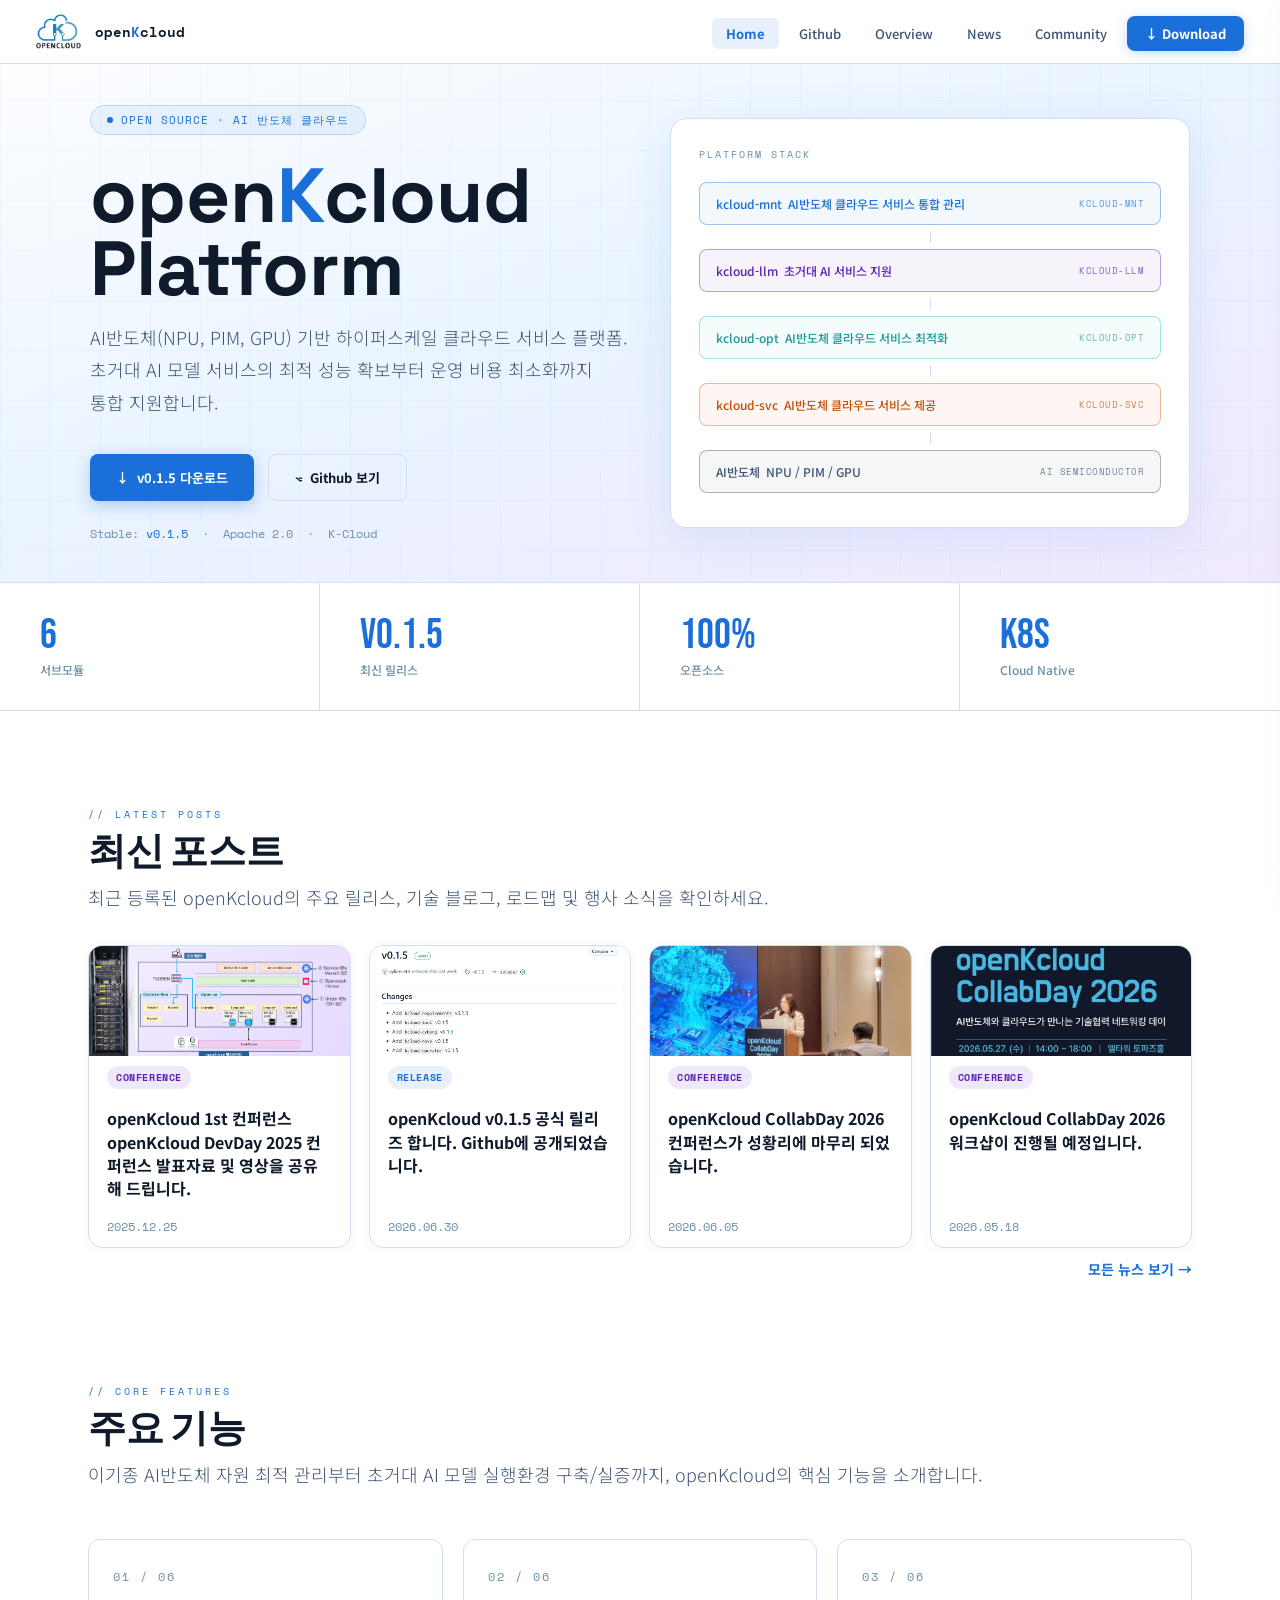
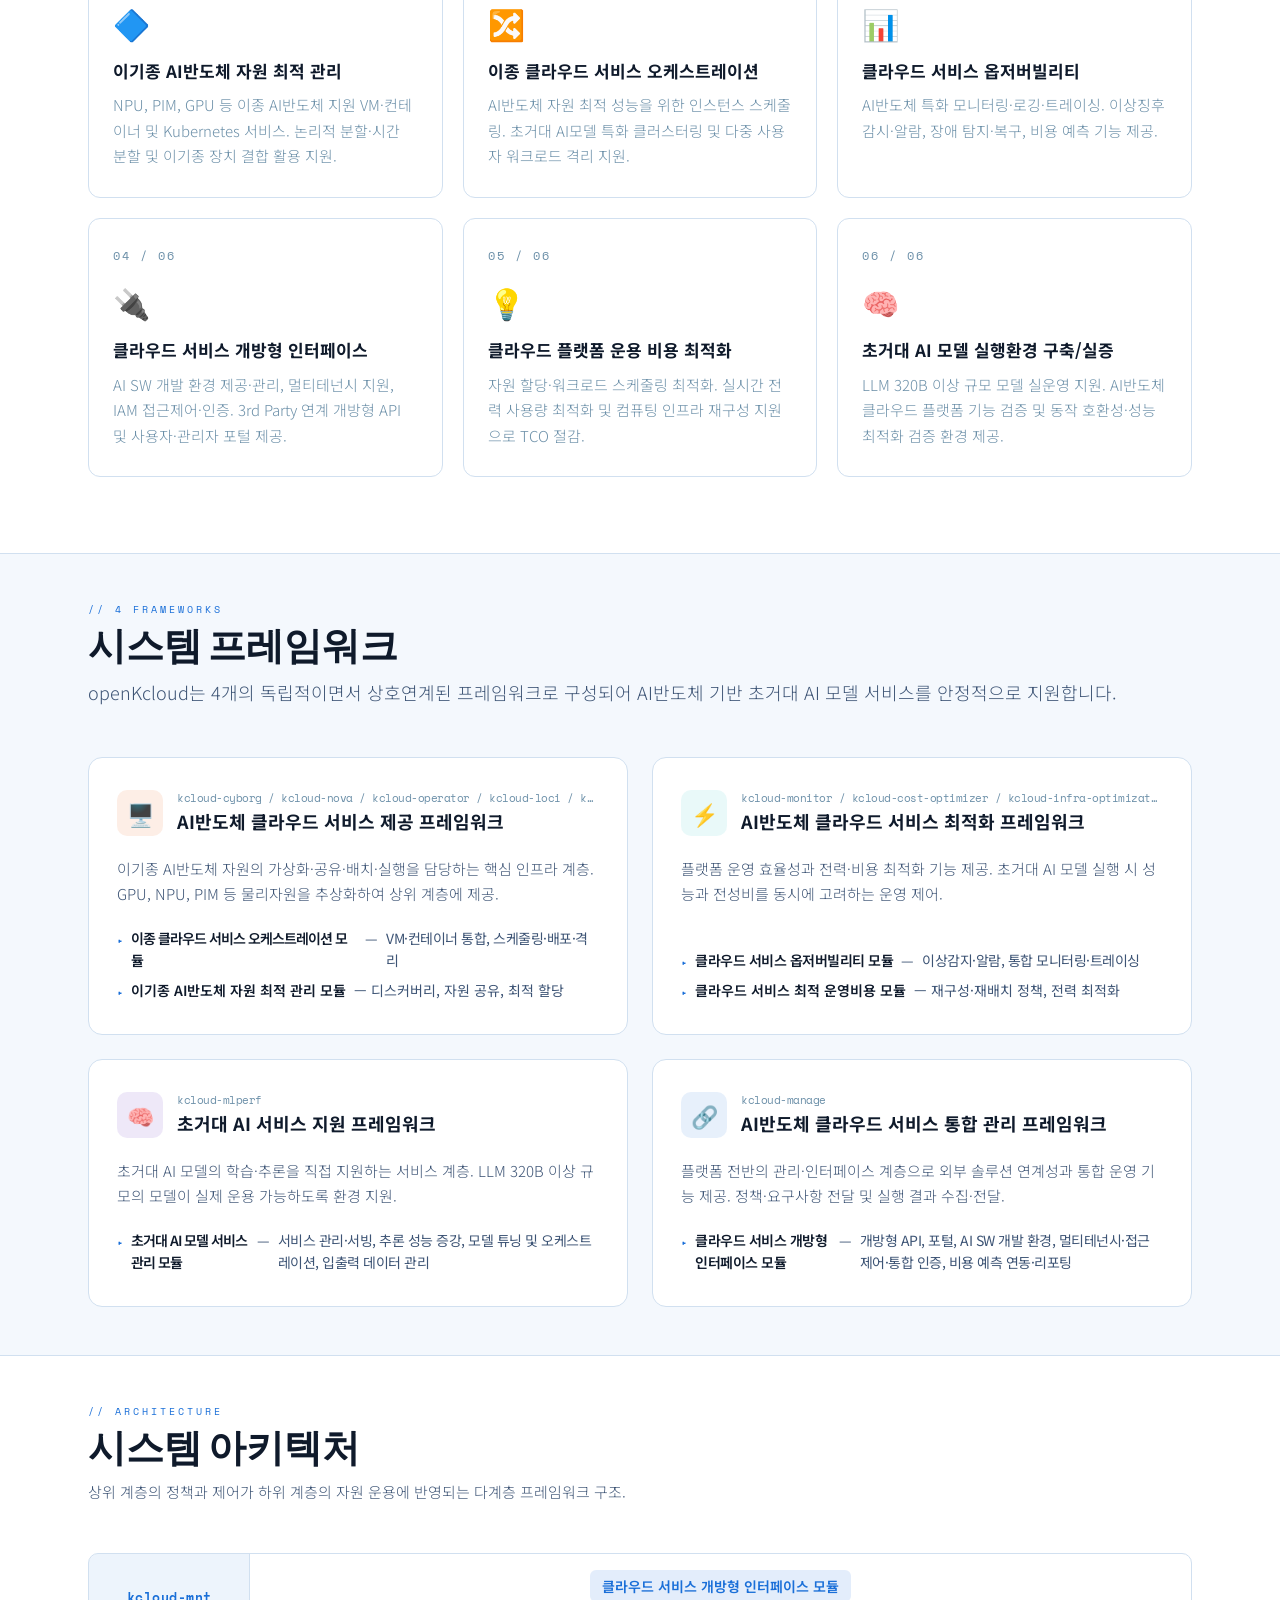
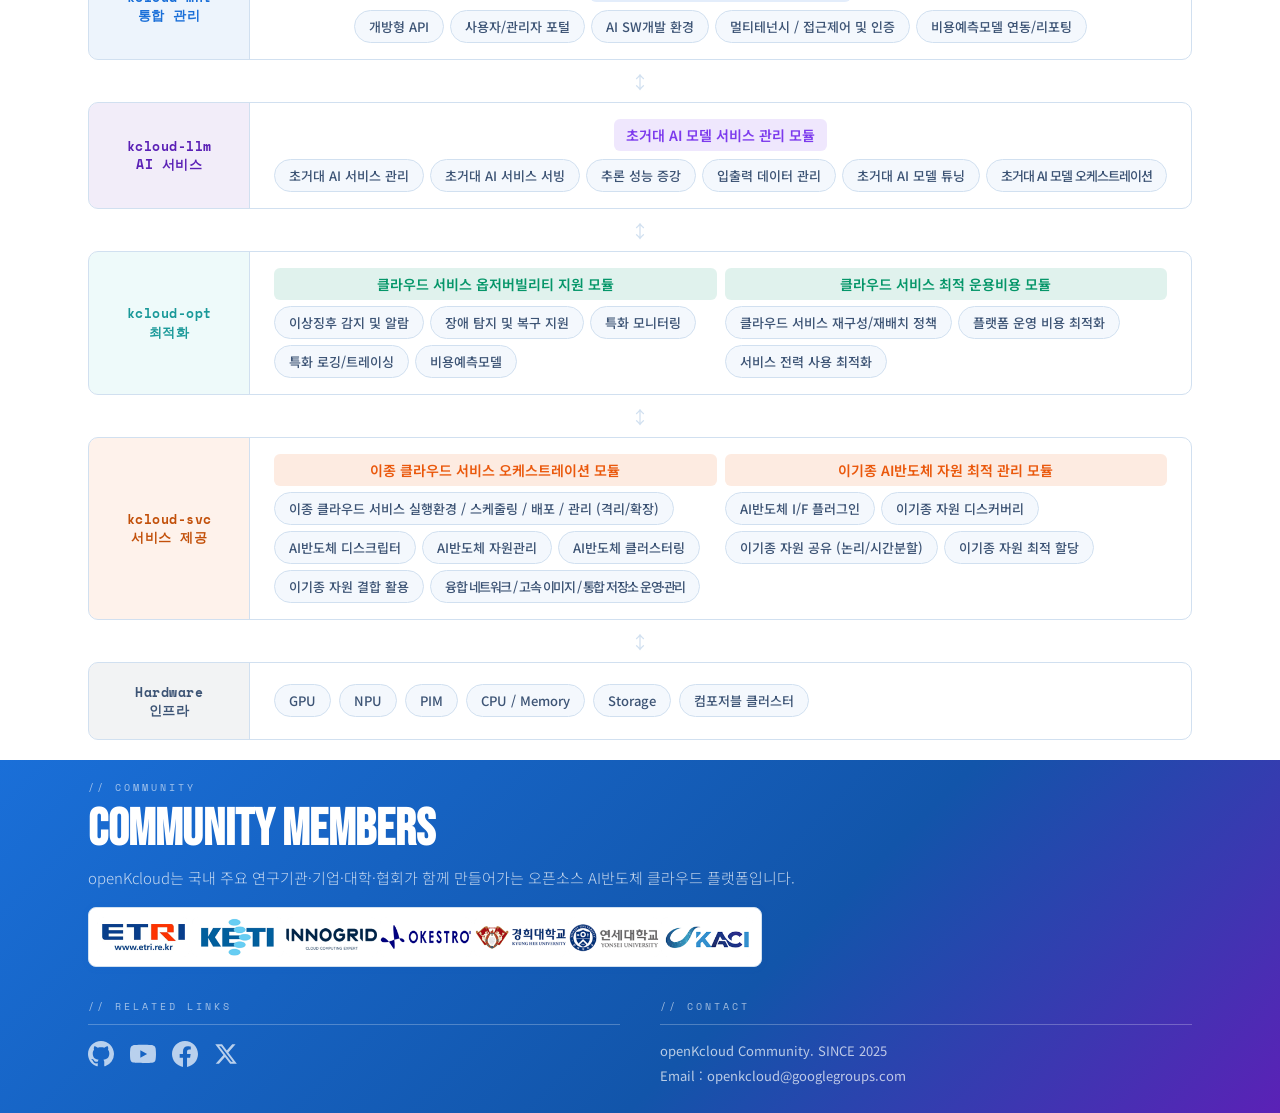
==== index.html @ 7b34d4f6 "Update Home Latest NEWS" ====
<!DOCTYPE html>
<html lang="ko">
<head>
<meta charset="UTF-8">
<meta name="viewport" content="width=device-width, initial-scale=1.0">
<title>openKcloud Platform – AI반도체 클라우드 플랫폼</title>
<link href="https://fonts.googleapis.com/css2?family=Noto+Sans+KR:wght@300;400;500;700;900&family=Space+Mono:wght@400;700&family=Bebas+Neue&family=Space+Grotesk:wght@700;800&display=swap" rel="stylesheet">
<link rel="stylesheet" href="css/style.css">
</head>
<body>

<!-- NAV -->
<nav>
  <a href="#" class="nav-logo" onclick="showPage('home')">
    <img id="nav-logo-img" src="" alt="openKcloud" style="height:36px;">
    <span class="nav-logo-text" style="margin-left:4px;">open<span>K</span>cloud</span>
  </a>
  <ul class="nav-links">
    <li><a href="#" id="nav-home" class="active" onclick="showPage('home');return false;">Home</a></li>
    <li><a href="#" id="nav-github" onclick="showPage('github');return false;">Github</a></li>
    <li><a href="#" id="nav-overview" onclick="showPage('overview');return false;">Overview</a></li>
    <li><a href="#" id="nav-news" onclick="showPage('news');return false;">News</a></li>
    <li><a href="#" id="nav-community" onclick="showPage('community');return false;">Community</a></li>
    <li><a href="#" id="nav-download" class="nav-download" onclick="showPage('download');return false;">↓ Download</a></li>
  </ul>
</nav>

<!-- ═══════════════════════════════
     HOME PAGE
═══════════════════════════════ -->
<div id="page-home" class="page active">

  <!-- Hero -->
  <section class="hero">
    <div class="hero-inner">
      <div class="hero-content">
        <div class="hero-badge"><span class="badge-dot"></span> Open Source · AI 반도체 클라우드</div>
        <h1 class="hero-title">open<span class="hl">K</span>cloud<br>Platform</h1>
        <p class="hero-sub"><span style="white-space:nowrap;">AI반도체(NPU, PIM, GPU) 기반 하이퍼스케일 클라우드 서비스 플랫폼.</span> <span style="white-space:nowrap;">초거대 AI 모델 서비스의 최적 성능 확보부터 운영 비용 최소화까지</span><br>통합 지원합니다.</p>
        <div class="hero-btns">
          <a href="#" class="btn-primary" onclick="showPage('download');return false;">↓ &nbsp;v0.1.5 다운로드</a>
          <a href="https://github.com/openKcloud" target="_blank" rel="noopener" class="btn-outline">⌥ &nbsp;Github 보기</a>
        </div>
        <p class="hero-version">Stable: <span>v0.1.5</span> &nbsp;·&nbsp; Apache 2.0 &nbsp;·&nbsp; K-Cloud</p>
      </div>
      <div class="hero-visual">
        <div class="hero-diagram">
          <div class="diag-title">PLATFORM STACK</div>
          <div class="diag-layer layer-mnt"><span>kcloud-mnt &nbsp;AI반도체 클라우드 서비스 통합 관리</span><span class="layer-tag">KCLOUD-MNT</span></div>
          <div class="diag-arrow"></div>
          <div class="diag-layer layer-llm"><span>kcloud-llm &nbsp;초거대 AI 서비스 지원</span><span class="layer-tag">KCLOUD-LLM</span></div>
          <div class="diag-arrow"></div>
          <div class="diag-layer layer-opt"><span>kcloud-opt &nbsp;AI반도체 클라우드 서비스 최적화</span><span class="layer-tag">KCLOUD-OPT</span></div>
          <div class="diag-arrow"></div>
          <div class="diag-layer layer-svc"><span>kcloud-svc &nbsp;AI반도체 클라우드 서비스 제공</span><span class="layer-tag">KCLOUD-SVC</span></div>
          <div class="diag-arrow"></div>
          <div class="diag-layer layer-hw"><span>AI반도체 &nbsp;NPU / PIM / GPU</span><span class="layer-tag">AI SEMICONDUCTOR</span></div>
        </div>
      </div>
    </div>
  </section>

  <!-- Stats -->
  <div class="stats-row reveal">
    <div class="stat-cell"><div class="stat-num">6</div><div class="stat-label">서브모듈</div></div>
    <div class="stat-cell"><div class="stat-num">v0.1.5</div><div class="stat-label">최신 릴리스</div></div>
    <div class="stat-cell"><div class="stat-num">100%</div><div class="stat-label">오픈소스</div></div>
    <div class="stat-cell"><div class="stat-num">K8s</div><div class="stat-label">Cloud Native</div></div>
  </div>
  
 <!-- Latest Posts -->
  <section class="latest-posts-section reveal">
    <div class="section" style="max-width:1200px;margin:0 auto;">
      <span class="section-tag">// Latest Posts</span>
      <h2 class="section-title" style="font-size:clamp(28px,3vw,40px);">최신 포스트</h2>
      <p class="section-desc" style="font-size:18px;">
        최근 등록된 openKcloud의 주요 릴리스, 기술 블로그, 로드맵 및 행사 소식을 확인하세요.
      </p>

      <div class="latest-posts-grid">
        <a href="#" class="latest-post-card" onclick="showPage('news');openNewsDrawer('news-PoC-Service-2026');return false;">
          <div class="latest-post-img">
            <img src="images/poc_system.png" alt="openKcloud 1st PoC Service">
          </div>
          <div class="latest-post-content">
            <span class="latest-post-type conference">CONFERENCE</span> 
            <div class="latest-post-title">openKcloud 1st 컨퍼런스 openKcloud DevDay 2025 컨퍼런스 발표자료 및 영상을 공유해 드립니다.</div>
            <div class="latest-post-date">2025.12.25</div>
          </div>
        </a>

        <a href="#" class="latest-post-card" onclick="showPage('news');openNewsDrawer('news-v015');return false;">
          <div class="latest-post-img">
            <img src="images/openkcloud_v0.1.5.png" alt="openkcloud_v0.1.5">
          </div>
          <div class="latest-post-content">
            <span class="latest-post-type release">RELEASE</span> 
            <div class="latest-post-title">openKcloud v0.1.5 공식 릴리즈 합니다. Github에 공개되었습니다.</div>
            <div class="latest-post-date">2026.06.30</div>
          </div>
        </a>
        <a href="#" class="latest-post-card" onclick="showPage('news');openNewsDrawer('news-collabday1-2026');return false;">
          <div class="latest-post-img">
            <img src="images/openkcloud_collabday1_2026.png" alt="openKcloud CollabDay 2026 성료">
          </div>
          <div class="latest-post-content">
            <span class="latest-post-type conference">CONFERENCE</span>
            <div class="latest-post-title">openKcloud CollabDay 2026 컨퍼런스가 성황리에 마무리 되었습니다.</div>
            <div class="latest-post-date">2026.06.05</div>
          </div>          
        </a>

        <a href="#" class="latest-post-card" onclick="showPage('news');openNewsDrawer('news-collabday-2026');return false;">
          <div class="latest-post-img">
            <img src="images/26collabday.png" alt="openKcloud CollabDay 2026 개최">
          </div>
          <div class="latest-post-content">
            <span class="latest-post-type conference">CONFERENCE</span>
            <div class="latest-post-title">openKcloud CollabDay 2026 워크샵이 진행될 예정입니다. </div>
           <div class="latest-post-date">2026.05.18</div>
          </div>
        </a>
                    
      </div>

      <div class="latest-posts-more">
        <a href="#" onclick="showPage('news');return false;">모든 뉴스 보기 →</a>
      </div>
    </div>
  </section>

  <!-- Features -->
  <section style="background:#fff; padding:8px 0 28px;">
    <div class="section reveal" style="max-width:1200px;margin:0 auto;">
      <span class="section-tag">// Core Features</span>
      <h2 class="section-title" style="font-size:clamp(28px,3vw,40px);">주요 기능</h2>
      <p class="section-desc" style="font-size:18px;">이기종 AI반도체 자원 최적 관리부터 초거대 AI 모델 실행환경 구축/실증까지, openKcloud의 핵심 기능을 소개합니다.</p>
      <div class="features-grid">
        <div class="feat-card blue">
          <div class="feat-num">01 / 06</div>
          <div class="feat-icon">🔷</div>
          <div class="feat-title">이기종 AI반도체 자원 최적 관리</div>
          <div class="feat-desc">NPU, PIM, GPU 등 이종 AI반도체 지원 VM·컨테이너 및 Kubernetes 서비스. 논리적 분할·시간 분할 및 이기종 장치 결합 활용 지원.</div>
        </div>
        <div class="feat-card purple">
          <div class="feat-num">02 / 06</div>
          <div class="feat-icon">🔀</div>
          <div class="feat-title">이종 클라우드 서비스 오케스트레이션</div>
          <div class="feat-desc">AI반도체 자원 최적 성능을 위한 인스턴스 스케줄링. 초거대 AI모델 특화 클러스터링 및 다중 사용자 워크로드 격리 지원.</div>
        </div>
        <div class="feat-card teal">
          <div class="feat-num">03 / 06</div>
          <div class="feat-icon">📊</div>
          <div class="feat-title">클라우드 서비스 옵저버빌리티</div>
          <div class="feat-desc">AI반도체 특화 모니터링·로깅·트레이싱. 이상징후 감시·알람, 장애 탐지·복구, 비용 예측 기능 제공.</div>
        </div>
        <div class="feat-card orange">
          <div class="feat-num">04 / 06</div>
          <div class="feat-icon">🔌</div>
          <div class="feat-title">클라우드 서비스 개방형 인터페이스</div>
          <div class="feat-desc">AI SW 개발 환경 제공·관리, 멀티테넌시 지원, IAM 접근제어·인증. 3rd Party 연계 개방형 API 및 사용자·관리자 포털 제공.</div>
        </div>
        <div class="feat-card green">
          <div class="feat-num">05 / 06</div>
          <div class="feat-icon">💡</div>
          <div class="feat-title">클라우드 플랫폼 운용 비용 최적화</div>
          <div class="feat-desc">자원 할당·워크로드 스케줄링 최적화. 실시간 전력 사용량 최적화 및 컴퓨팅 인프라 재구성 지원으로 TCO 절감.</div>
        </div>
        <div class="feat-card indigo">
          <div class="feat-num">06 / 06</div>
          <div class="feat-icon">🧠</div>
          <div class="feat-title">초거대 AI 모델 실행환경 구축/실증</div>
          <div class="feat-desc">LLM 320B 이상 규모 모델 실운영 지원. AI반도체 클라우드 플랫폼 기능 검증 및 동작 호환성·성능 최적화 검증 환경 제공.</div>
        </div>
      </div>
    </div>
  </section>

  <!-- Frameworks -->
  <section class="frameworks-section">
    <div class="frameworks-inner">
      <div class="reveal">
        <span class="section-tag">// 4 Frameworks</span>
        <h2 class="section-title" style="font-size:clamp(28px,3vw,40px);">시스템 프레임워크</h2>
        <p class="section-desc" style="font-size:18px;">openKcloud는 4개의 독립적이면서 상호연계된 프레임워크로 구성되어 AI반도체 기반 초거대 AI 모델 서비스를 안정적으로 지원합니다.</p>
      </div>
      <div class="frameworks-grid reveal">
        <div class="fw-card">
          <div class="fw-header">
            <div class="fw-icon-wrap fw-icon-orange">🖥️</div>
            <div>
              <div class="fw-key">kcloud-cyborg / kcloud-nova / kcloud-operator / kcloud-loci / kcloud-requirements</div>
              <div class="fw-title">AI반도체 클라우드 서비스 제공 프레임워크</div>
            </div>
          </div>
          <p class="fw-desc">이기종 AI반도체 자원의 가상화·공유·배치·실행을 담당하는 핵심 인프라 계층. GPU, NPU, PIM 등 물리자원을 추상화하여 상위 계층에 제공.</p>
          <ul class="fw-modules">
            <li><strong style="letter-spacing:-1px;">이종 클라우드 서비스 오케스트레이션 모듈</strong> — <span style="letter-spacing:-0.5px;">VM·컨테이너 통합, 스케줄링·배포·격리</span></li>
            <li><strong>이기종 AI반도체 자원 최적 관리 모듈</strong> — 디스커버리, 자원 공유, 최적 할당</li>
          </ul>
        </div>
        <div class="fw-card">
          <div class="fw-header">
            <div class="fw-icon-wrap fw-icon-teal">⚡</div>
            <div>
              <div class="fw-key">kcloud-monitor / kcloud-cost-optimizer / kcloud-infra-optimization / kcloud-cost-scheduler / kcloud-cost-estimator</div>
              <div class="fw-title">AI반도체 클라우드 서비스 최적화 프레임워크</div>
            </div>
          </div>
          <p class="fw-desc">플랫폼 운영 효율성과 전력·비용 최적화 기능 제공. 초거대 AI 모델 실행 시 성능과 전성비를 동시에 고려하는 운영 제어.</p>
          <ul class="fw-modules">
            <li><strong style="letter-spacing:-0.5px;">클라우드 서비스 옵저버빌리티 모듈</strong> — <span style="letter-spacing:-0.5px;">이상감지·알람, 통합 모니터링·트레이싱</span></li>
            <li><strong>클라우드 서비스 최적 운영비용 모듈</strong> — 재구성·재배치 정책, 전력 최적화</li>
          </ul>
        </div>
        <div class="fw-card">
          <div class="fw-header">
            <div class="fw-icon-wrap fw-icon-purple">🧠</div>
            <div>
              <div class="fw-key">kcloud-mlperf</div>
              <div class="fw-title">초거대 AI 서비스 지원 프레임워크</div>
            </div>
          </div>
          <p class="fw-desc">초거대 AI 모델의 학습·추론을 직접 지원하는 서비스 계층. LLM 320B 이상 규모의 모델이 실제 운용 가능하도록 환경 지원.</p>
          <ul class="fw-modules">
            <li><strong style="letter-spacing:-1px;">초거대 AI 모델 서비스 관리 모듈</strong> — <span style="letter-spacing:-0.5px;">서비스 관리·서빙, 추론 성능 증강, 모델 튜닝 및 오케스트레이션, 입출력 데이터 관리</span></li>
          </ul>
        </div>
        <div class="fw-card">
          <div class="fw-header">
            <div class="fw-icon-wrap fw-icon-blue">🔗</div>
            <div>
              <div class="fw-key">kcloud-manage</div>
              <div class="fw-title">AI반도체 클라우드 서비스 통합 관리 프레임워크</div>
            </div>
          </div>
          <p class="fw-desc">플랫폼 전반의 관리·인터페이스 계층으로 외부 솔루션 연계성과 통합 운영 기능 제공. 정책·요구사항 전달 및 실행 결과 수집·전달.</p>
          <ul class="fw-modules">
            <li><strong style="letter-spacing:-0.5px;">클라우드 서비스 개방형 인터페이스 모듈</strong> — <span style="letter-spacing:-0.5px;">개방형 API, 포털, AI SW 개발 환경, 멀티테넌시·접근 제어·통합 인증, 비용 예측 연동·리포팅</span></li>
          </ul>
        </div>
      </div>
    </div>
  </section>

  <!-- Architecture -->
  <section class="arch-section">
    <div class="arch-inner">
      <div class="reveal">
        <span class="section-tag">// Architecture</span>
        <h2 class="section-title" style="font-size:clamp(28px,3vw,40px);">시스템 아키텍처</h2>
        <p class="section-desc">상위 계층의 정책과 제어가 하위 계층의 자원 운용에 반영되는 다계층 프레임워크 구조.</p>
      </div>
      <div class="arch-flow reveal">

        <!-- kcloud-mnt -->
        <div class="arch-tier">
          <div class="arch-tier-label tier-mnt">kcloud-mnt<br>통합 관리</div>
          <div class="arch-tier-body" style="flex-direction:column; gap:8px;">
            <div style="background:rgba(26,111,216,0.12);border-radius:6px;padding:6px 12px;font-size:14px;font-weight:600;color:var(--primary);text-align:center;">클라우드 서비스 개방형 인터페이스 모듈</div>
            <div style="display:flex;flex-wrap:wrap;gap:6px;">
              <span class="arch-chip">개방형 API</span>
              <span class="arch-chip">사용자/관리자 포털</span>
              <span class="arch-chip">AI SW개발 환경</span>
              <span class="arch-chip">멀티테넌시 / 접근제어 및 인증</span>
              <span class="arch-chip">비용예측모델 연동/리포팅</span>
            </div>
          </div>
        </div>
        <div class="arch-arrow">↕</div>

        <!-- kcloud-llm -->
        <div class="arch-tier">
          <div class="arch-tier-label tier-llm">kcloud-llm<br>AI 서비스</div>
          <div class="arch-tier-body" style="flex-direction:column; gap:8px;">
            <div style="background:rgba(124,58,237,0.12);border-radius:6px;padding:6px 12px;font-size:14px;font-weight:600;color:#7c3aed;text-align:center;">초거대 AI 모델 서비스 관리 모듈</div>
            <div style="display:flex;flex-wrap:wrap;gap:6px;">
              <span class="arch-chip">초거대 AI 서비스 관리</span>
              <span class="arch-chip">초거대 AI 서비스 서빙</span>
              <span class="arch-chip">추론 성능 증강</span>
              <span class="arch-chip">입출력 데이터 관리</span>
              <span class="arch-chip">초거대 AI 모델 튜닝</span>
              <span class="arch-chip" style="letter-spacing:-1px;">초거대 AI 모델 오케스트레이션</span>
            </div>
          </div>
        </div>
        <div class="arch-arrow">↕</div>

        <!-- kcloud-opt -->
        <div class="arch-tier">
          <div class="arch-tier-label tier-opt">kcloud-opt<br>최적화</div>
          <div class="arch-tier-body" style="flex-direction:column; gap:8px;">
            <div style="display:flex;gap:8px;width:100%;">
              <div style="flex:1;display:flex;flex-direction:column;gap:6px;">
                <div style="background:rgba(5,150,105,0.12);border-radius:6px;padding:6px 12px;font-size:14px;font-weight:600;color:#059669;text-align:center;">클라우드 서비스 옵저버빌리티 지원 모듈</div>
                <div style="display:flex;flex-wrap:wrap;gap:6px;">
                  <span class="arch-chip">이상징후 감지 및 알람</span>
                  <span class="arch-chip">장애 탐지 및 복구 지원</span>
                  <span class="arch-chip">특화 모니터링</span>
                  <span class="arch-chip">특화 로깅/트레이싱</span>
                  <span class="arch-chip">비용예측모델</span>
                </div>
              </div>
              <div style="flex:1;display:flex;flex-direction:column;gap:6px;">
                <div style="background:rgba(5,150,105,0.12);border-radius:6px;padding:6px 12px;font-size:14px;font-weight:600;color:#059669;text-align:center;">클라우드 서비스 최적 운용비용 모듈</div>
                <div style="display:flex;flex-wrap:wrap;gap:6px;">
                  <span class="arch-chip">클라우드 서비스 재구성/재배치 정책</span>
                  <span class="arch-chip">플랫폼 운영 비용 최적화</span>
                  <span class="arch-chip">서비스 전력 사용 최적화</span>
                </div>
              </div>
            </div>
          </div>
        </div>
        <div class="arch-arrow">↕</div>

        <!-- kcloud-svc -->
        <div class="arch-tier">
          <div class="arch-tier-label tier-svc">kcloud-svc<br>서비스 제공</div>
          <div class="arch-tier-body" style="flex-direction:column; gap:8px;">
            <div style="display:flex;gap:8px;width:100%;">
              <div style="flex:1;display:flex;flex-direction:column;gap:6px;">
                <div style="background:rgba(234,88,12,0.12);border-radius:6px;padding:6px 12px;font-size:14px;font-weight:600;color:#ea580c;text-align:center;">이종 클라우드 서비스 오케스트레이션 모듈</div>
                <div style="display:flex;flex-wrap:wrap;gap:6px;">
                  <span class="arch-chip">이종 클라우드 서비스 실행환경 / 스케줄링 / 배포 / 관리 (격리/확장)</span>
                  <span class="arch-chip">AI반도체 디스크립터</span>
                  <span class="arch-chip">AI반도체 자원관리</span>
                  <span class="arch-chip">AI반도체 클러스터링</span>
                  <span class="arch-chip">이기종 자원 결합 활용</span>
                  <span class="arch-chip" style="letter-spacing:-1.5px;">융합 네트워크 / 고속 이미지 / 통합 저장소 운영·관리</span>
                </div>
              </div>
              <div style="flex:1;display:flex;flex-direction:column;gap:6px;">
                <div style="background:rgba(234,88,12,0.12);border-radius:6px;padding:6px 12px;font-size:14px;font-weight:600;color:#ea580c;text-align:center;">이기종 AI반도체 자원 최적 관리 모듈</div>
                <div style="display:flex;flex-wrap:wrap;gap:6px;">
                  <span class="arch-chip">AI반도체 I/F 플러그인</span>
                  <span class="arch-chip">이기종 자원 디스커버리</span>
                  <span class="arch-chip">이기종 자원 공유 (논리/시간분할)</span>
                  <span class="arch-chip">이기종 자원 최적 할당</span>
                </div>
              </div>
            </div>
          </div>
        </div>
        <div class="arch-arrow">↕</div>

        <!-- Hardware -->
        <div class="arch-tier">
          <div class="arch-tier-label tier-hw">Hardware<br>인프라</div>
          <div class="arch-tier-body">
            <span class="arch-chip">GPU</span><span class="arch-chip">NPU</span>
            <span class="arch-chip">PIM</span><span class="arch-chip">CPU / Memory</span>
            <span class="arch-chip">Storage</span><span class="arch-chip">컴포저블 클러스터</span>
          </div>
        </div>

      </div>
    </div>
  </section>

  <!-- Scope -->
  <section class="scope-section">
    <div class="scope-inner">
      <div class="reveal">
        <span class="section-tag">// Community</span>
        <h2 class="section-title" style="color:#fff;">COMMUNITY MEMBERS</h2>
        <p class="section-desc" style="white-space:nowrap;">openKcloud는 국내 주요 연구기관·기업·대학·협회가 함께 만들어가는 오픈소스 AI반도체 클라우드 플랫폼입니다.</p>
      </div>
      <div class="reveal" style="margin-top:16px;display:grid;grid-template-columns:repeat(4,1fr);gap:20px;">
        <div style="background:#fff;border:1px solid var(--border);border-radius:8px;padding:4px 8px;box-shadow:0 1px 8px rgba(26,111,216,0.05);display:flex;align-items:center;justify-content:center;height:60px;">
          <img src="images/logo2.png" style="height:40px;width:auto;object-fit:contain;">
        </div> 
      </div>

      <!-- Related Links & Contact -->
      <div class="reveal" style="margin-top:16px;display:grid;grid-template-columns:1fr 1fr;gap:40px;padding-top:16px;">
        <!-- Related Links -->
        <div>
          <div style="font-family:'Space Mono',monospace;font-size:10px;font-weight:400;color:rgba(255,255,255,0.6);letter-spacing:3px;text-transform:uppercase;margin-bottom:12px;padding-bottom:10px;border-bottom:1px solid rgba(255,255,255,0.25);">// Related Links</div>
          <div style="display:flex;gap:16px;margin-top:16px;align-items:center;">
            <!-- GitHub -->
            <a href="https://github.com/openKcloud" target="_blank" style="color:rgba(255,255,255,0.7);transition:color 0.2s;" onmouseover="this.style.color='#fff'" onmouseout="this.style.color='rgba(255,255,255,0.7)'">
              <svg width="26" height="26" viewBox="0 0 24 24" fill="currentColor"><path d="M12 0C5.37 0 0 5.37 0 12c0 5.31 3.435 9.795 8.205 11.385.6.105.825-.255.825-.57 0-.285-.015-1.23-.015-2.235-3.015.555-3.795-.735-4.035-1.41-.135-.345-.72-1.41-1.23-1.695-.42-.225-1.02-.78-.015-.795.945-.015 1.62.87 1.845 1.23 1.08 1.815 2.805 1.305 3.495.99.105-.78.42-1.305.765-1.605-2.67-.3-5.46-1.335-5.46-5.925 0-1.305.465-2.385 1.23-3.225-.12-.3-.54-1.53.12-3.18 0 0 1.005-.315 3.3 1.23.96-.27 1.98-.405 3-.405s2.04.135 3 .405c2.295-1.56 3.3-1.23 3.3-1.23.66 1.65.24 2.88.12 3.18.765.84 1.23 1.905 1.23 3.225 0 4.605-2.805 5.625-5.475 5.925.435.375.81 1.095.81 2.22 0 1.605-.015 2.895-.015 3.3 0 .315.225.69.825.57A12.02 12.02 0 0024 12c0-6.63-5.37-12-12-12z"/></svg>
            </a>
            <!-- YouTube -->
            <a href="https://www.youtube.com/@openKcloud" target="_blank" style="color:rgba(255,255,255,0.7);transition:color 0.2s;" onmouseover="this.style.color='#fff'" onmouseout="this.style.color='rgba(255,255,255,0.7)'">
              <svg width="26" height="26" viewBox="0 0 24 24" fill="currentColor"><path d="M23.498 6.186a3.016 3.016 0 00-2.122-2.136C19.505 3.545 12 3.545 12 3.545s-7.505 0-9.377.505A3.017 3.017 0 00.502 6.186C0 8.07 0 12 0 12s0 3.93.502 5.814a3.016 3.016 0 002.122 2.136c1.871.505 9.376.505 9.376.505s7.505 0 9.377-.505a3.015 3.015 0 002.122-2.136C24 15.93 24 12 24 12s0-3.93-.502-5.814zM9.545 15.568V8.432L15.818 12l-6.273 3.568z"/></svg>
            </a>
            <!-- Facebook -->
            <a href="https://www.facebook.com" target="_blank" style="color:rgba(255,255,255,0.7);transition:color 0.2s;" onmouseover="this.style.color='#fff'" onmouseout="this.style.color='rgba(255,255,255,0.7)'">
              <svg width="26" height="26" viewBox="0 0 24 24" fill="currentColor"><path d="M24 12.073c0-6.627-5.373-12-12-12s-12 5.373-12 12c0 5.99 4.388 10.954 10.125 11.854v-8.385H7.078v-3.47h3.047V9.43c0-3.007 1.792-4.669 4.533-4.669 1.312 0 2.686.235 2.686.235v2.953H15.83c-1.491 0-1.956.925-1.956 1.874v2.25h3.328l-.532 3.47h-2.796v8.385C19.612 23.027 24 18.062 24 12.073z"/></svg>
            </a>
            <!-- Twitter/X -->
            <a href="https://twitter.com" target="_blank" style="color:rgba(255,255,255,0.7);transition:color 0.2s;" onmouseover="this.style.color='#fff'" onmouseout="this.style.color='rgba(255,255,255,0.7)'">
              <svg width="24" height="24" viewBox="0 0 24 24" fill="currentColor"><path d="M18.244 2.25h3.308l-7.227 8.26 8.502 11.24H16.17l-5.214-6.817L4.99 21.75H1.68l7.73-8.835L1.254 2.25H8.08l4.713 6.231zm-1.161 17.52h1.833L7.084 4.126H5.117z"/></svg>
            </a>
            <!-- Slack -->
            <!--
            <a href="https://www.slack.com" target="_blank" style="color:rgba(255,255,255,0.7);transition:color 0.2s;" onmouseover="this.style.color='#fff'" onmouseout="this.style.color='rgba(255,255,255,0.7)'">
              <svg width="26" height="26" viewBox="0 0 24 24" fill="currentColor"><path d="M5.042 15.165a2.528 2.528 0 01-2.52 2.523A2.528 2.528 0 010 15.165a2.527 2.527 0 012.522-2.52h2.52v2.52zM6.313 15.165a2.527 2.527 0 012.521-2.52 2.527 2.527 0 012.521 2.52v6.313A2.528 2.528 0 018.834 24a2.528 2.528 0 01-2.521-2.522v-6.313zM8.834 5.042a2.528 2.528 0 01-2.521-2.52A2.528 2.528 0 018.834 0a2.528 2.528 0 012.521 2.522v2.52H8.834zM8.834 6.313a2.528 2.528 0 012.521 2.521 2.528 2.528 0 01-2.521 2.521H2.522A2.528 2.528 0 010 8.834a2.528 2.528 0 012.522-2.521h6.312zM18.956 8.834a2.528 2.528 0 012.522-2.521A2.528 2.528 0 0124 8.834a2.528 2.528 0 01-2.522 2.521h-2.522V8.834zM17.688 8.834a2.528 2.528 0 01-2.523 2.521 2.527 2.527 0 01-2.52-2.521V2.522A2.527 2.527 0 0115.165 0a2.528 2.528 0 012.523 2.522v6.312zM15.165 18.956a2.528 2.528 0 012.523 2.522A2.528 2.528 0 0115.165 24a2.527 2.527 0 01-2.52-2.522v-2.522h2.52zM15.165 17.688a2.527 2.527 0 01-2.52-2.523 2.526 2.526 0 012.52-2.52h6.313A2.527 2.527 0 0124 15.165a2.528 2.528 0 01-2.522 2.523h-6.313z"/></svg>
            </a>
            -->
          </div>
        </div>
        <!-- Contact -->
        <div>
          <div style="font-family:'Space Mono',monospace;font-size:10px;font-weight:400;color:rgba(255,255,255,0.6);letter-spacing:3px;text-transform:uppercase;margin-bottom:12px;padding-bottom:10px;border-bottom:1px solid rgba(255,255,255,0.25);">// Contact</div>
          <div style="margin-top:16px;display:flex;flex-direction:column;gap:6px;">
            <div style="font-size:13px;color:rgba(255,255,255,0.7);">openKcloud Community. SINCE 2025</div>
            <div style="font-size:13px;color:rgba(255,255,255,0.7);">Email : <a href="mailto:openkcloud@googlegroups.com" style="color:rgba(255,255,255,0.7);text-decoration:none;transition:color 0.2s;" onmouseover="this.style.color='#fff'" onmouseout="this.style.color='rgba(255,255,255,0.7)'">openkcloud@googlegroups.com</a></div>
          </div>
        </div>
      </div>

    </div>
  </section>

</div><!-- /page-home -->


<!-- ═══════════════════════════════
     OVERVIEW PAGE
═══════════════════════════════ -->
<div id="page-overview" class="page">
  <div class="docs-layout">
    <!-- Sidebar -->
    <aside class="docs-sidebar">
      <div class="sidebar-ver">
        <span class="sidebar-ver-label">DOCS VERSION</span>
        <span class="ver-pill">v0.1.0</span>
      </div>
      <div class="nav-group">
        <div class="nav-group-hdr" onclick="toggleGroup(this)">🚀 시작하기<span class="chevron">▾</span></div>
        <div class="nav-group-items" style="max-height:300px">
          <a class="nav-item active" onclick="setDoc(this,'doc-intro')">소개</a>
        <!--
          <a class="nav-item" onclick="setDoc(this,'doc-install')">설치 <span class="item-badge badge-new ml">GUIDE</span></a>
          <a class="nav-item" onclick="setDoc(this,'doc-quick')">빠른 실행</a>
        -->  
          <a class="nav-item" onclick="setDoc(this,'doc-release')">릴리스 노트 </a> 
          <!-- <span class="item-badge badge-new">NEW</span></a> -->
        </div>
      </div>
      <div class="nav-divider"></div>
      <div class="nav-group">
        <div class="nav-group-hdr" onclick="toggleGroup(this)">🏗️ 아키텍처<span class="chevron">▾</span></div>
        <div class="nav-group-items" style="max-height:300px">
          <a class="nav-item" onclick="setDoc(this,'doc-arch')">전체 구조</a>
          <a class="nav-item" onclick="setDoc(this,'doc-platform-layer')">플랫폼 레이어</a>          
        <!--  
          <a class="nav-item" onclick="setDoc(this,'doc-deploy')">배포 모델</a>
          <a class="nav-item" onclick="setDoc(this,'doc-network')">네트워크 구성</a>
        -->
        </div>
      </div>
      <div class="nav-divider"></div>
      <div class="nav-group">
        <div class="nav-group-hdr" onclick="toggleGroup(this)">🔷 클라우드 서비스 제공<span class="chevron">▾</span></div>
        <div class="nav-group-items" style="max-height:300px">
          <a class="nav-item" onclick="setDoc(this,'doc-kcloud-svc')">kcloud-svc 개요</a>
        <!--  
          <a class="nav-item" onclick="setDoc(this,'doc-kcloud-svc')">AI반도체 드라이버</a>
          <a class="nav-item" onclick="setDoc(this,'doc-kcloud-svc')">kcloud-operator <span class="item-badge badge-new">NEW</span></a>
          <a class="nav-item" onclick="setDoc(this,'doc-kcloud-svc')">kcloud-cyborg</a>
        -->
        </div>
      </div>
      <div class="nav-divider"></div>
      <div class="nav-group">
        <div class="nav-group-hdr" onclick="toggleGroup(this)">⚡ 서비스 최적화 운용<span class="chevron">▾</span></div>
        <div class="nav-group-items" style="max-height:300px">
          <a class="nav-item" onclick="setDoc(this,'doc-kcloud-opt')">kcloud-opt 개요</a>
          <!--
          <a class="nav-sub" onclick="setDoc(this,'doc-kcloud-opt')">kcloud-cost-optimizer</a>
          <a class="nav-sub" onclick="setDoc(this,'doc-kcloud-opt')">모니터링 &amp; 옵저버빌리티</a>
          <a class="nav-sub" onclick="setDoc(this,'doc-kcloud-opt')">Prometheus 연동</a>
          <a class="nav-sub" onclick="setDoc(this,'doc-kcloud-opt')">Grafana 대시보드</a>
          -->
        </div>
      </div>
      <div class="nav-divider"></div>
      <div class="nav-group">
        <div class="nav-group-hdr" onclick="toggleGroup(this)">🧠 초거대 AI 모델 서비스<span class="chevron">▾</span></div>
        <div class="nav-group-items" style="max-height:300px">
          <a class="nav-item" onclick="setDoc(this,'doc-kcloud-llm')">kcloud-llm 개요</a>
          <!--
          <a class="nav-sub" onclick="setDoc(this,'doc-kcloud-llm')">MLPerf 벤치마크</a>
          <a class="nav-sub" onclick="setDoc(this,'doc-kcloud-llm')">성능 측정 파이프라인 <span class="item-badge badge-wip">WIP</span></a>
          <a class="nav-sub" onclick="setDoc(this,'doc-kcloud-llm')">kcloud-cyborg 연동</a>
        -->
        </div>
      </div>
      <div class="nav-divider"></div>
      <div class="nav-group">
        <div class="nav-group-hdr" onclick="toggleGroup(this)">📊 서비스 통합 관리<span class="chevron">▾</span></div>
        <div class="nav-group-items" style="max-height:300px">
          <a class="nav-item" onclick="setDoc(this,'doc-kcloud-mnt')">kcloud-mnt 개요</a>
          <!--
          <a class="nav-sub" onclick="setDoc(this,'doc-bench')">성능 지표</a>
          <a class="nav-sub" onclick="setDoc(this,'doc-bench')">비교 분석</a>
          -->
        </div>
      </div>
      <!--
      <div class="nav-divider"></div>
      <div class="nav-group">
        <div class="nav-group-hdr" onclick="toggleGroup(this)">🛠️ 기여 &amp; 개발<span class="chevron">▾</span></div>
        <div class="nav-group-items" style="max-height:300px">
          <a class="nav-item" onclick="setDoc(this,'doc-contrib')">컨트리뷰터 가이드</a>
          <a class="nav-item" onclick="setDoc(this,'doc-contrib')">빌드 환경 설정</a>
          <a class="nav-item" onclick="setDoc(this,'doc-contrib')">이슈 &amp; PR 가이드</a>
          <a class="nav-item" onclick="setDoc(this,'doc-contrib')">로드맵</a>
          
        </div>
      </div>
      --> 
    </aside>

    <!-- Main content -->
    <div class="docs-main">
      <div class="docs-content">

        <!-- doc-intro -->
        <div id="doc-intro" class="doc-section-content">
          <!--  
          <nav class="breadcrumb"><a href="#" onclick="showPage('home');return false;">Home</a><span class="sep">/</span><a href="#" onclick="showPage('overview');return false;">Docs</a><span class="sep">/</span><span>소개</span></nav>
          -->
          <span class="page-tag-doc">// 시작하기 · 01</span>
          <h1 class="page-title-doc">소개</h1>
          <p class="page-lead">openKcloud Platform — 국산 AI반도체 기반 오픈소스 클라우드 서비스 플랫폼</p>
          <div class="page-header-sep"></div>

          <div class="info-box"><p>openKcloud는 고성능·저전력의 초거대 AI 모델 서비스를 안정적으로 제공하기 위하여, AI반도체(NPU, PIM, GPU 등)를 활용한 최적화된 클라우드 서비스 플랫폼 기술을 제공하는 것을 목표로 합니다. 특히, 최적 성능 확보와 운용비용 최소화를 동시에 달성할 수 있는 AI반도체 기반 클라우드 인프라 및 플랫폼 기술 개발이 핵심 범위입니다.</p></div>

          <h2 class="doc-h2">프로젝트 개요</h2>
          <p class="doc-p">openKcloud는 국내 AI반도체(NPU/GPU/PIM) 생태계를 위한 오픈소스 클라우드 플랫폼입니다. 퍼블릭·프라이빗 클라우드를 통합한 하이브리드 구조 위에 다계층 프레임워크로 설계되어 있으며, 이종 AI반도체 자원 기반의 VM·컨테이너 서비스를 통합 제공하는 AI반도체 중심 클라우드 플랫폼을 구현합니다.</p>
          <p class="doc-p">K-클라우드 사업을 통해 확보된 이종 AI반도체 가상화 기술, 자원 분해·풀링 기술, AI반도체 라이브러리 등을 통합 적용하며, 대중적인 초거대 AI 모델을 실제 운영 환경에서 구동함으로써 플랫폼 기능과 성능을 종합적으로 검증합니다.</p>

          <div class="overview-cards">
            <div class="ov-card"><div class="ov-card-icon">🔷</div><div class="ov-card-title">AI반도체 클라우드 서비스 제공</div><div class="ov-card-desc">이기종 AI반도체(GPU, NPU, PIM 등)자원 가상화·공유·할당 기반 이종 최적 클라우드 서비스 제공 </div></div>
            <div class="ov-card"><div class="ov-card-icon">💡</div><div class="ov-card-title">클라우드 서비스 최적화 운용 </div><div class="ov-card-desc">플랫폼 운영 효율성, 전력·비용 최적화 기능기반 고성능·저전력 초거대 AI 서비스 지원</div></div>
            <div class="ov-card"><div class="ov-card-icon">🧠</div><div class="ov-card-title">초거대 AI 모델 서비스 지원</div><div class="ov-card-desc">초거대 AI 모델의 학습 및 추론 실행 지원, LLM 320B+ AI 모델 실행 환경 지원</div></div>
            <div class="ov-card"><div class="ov-card-icon">📊</div><div class="ov-card-title">클라우드 서비스 통합 관리</div><div class="ov-card-desc">플랫폼 전반의 관리 및 인터페이스 계층으로 외부 솔루션의 연계성과 통합 운영 기능 제공</div></div>
          </div>

          <h2 class="doc-h2">시스템 특징</h2>
          <ul class="doc-ul">
            <li><strong>이기종 AI반도체 자원 최적 관리</strong> — NPU, PIM 등 VM·컨테이너·K8s 서비스, 논리적·시간 분할, 이기종 장치 결합</li>
            <li><strong>이종 클라우드 서비스 오케스트레이션</strong> — 인스턴스 스케줄링, AI모델 특화 클러스터링, 워크로드 격리</li>
            <li><strong>클라우드 서비스 옵저버빌리티</strong> — AI반도체 특화 모니터링·로깅·트레이싱, 이상징후 감시·알람</li>
            <li><strong>클라우드 서비스 개방형 인터페이스</strong> — AI SW 개발환경, 멀티테넌시, IAM, 포털, 3rd Party 개방형 API</li>
            <li><strong>클라우드 플랫폼 운용 비용 최적화</strong> — 자원 할당·스케줄링 결정, 전력 최적화, 컴퓨팅 인프라 재구성</li>
            <li><strong>초거대 AI 모델 실행환경 구축/실증</strong> — 플랫폼 기능·호환성·성능 최적화 검증</li>
          </ul>

          <div class="doc-nav">
            <a href="#" class="doc-nav-btn prev" onclick="showPage('home');return false;"><span class="doc-nav-label">← 이전</span><span class="doc-nav-title">홈으로</span></a>
            <a href="#" class="doc-nav-btn next" onclick="setDoc(document.querySelector('.nav-item:nth-child(2)'),'doc-release');return false;"><span class="doc-nav-label">다음 →</span><span class="doc-nav-title">릴리스 노트</span></a>
          </div>
        </div>

                  <!-- doc-release -->

          <div id="doc-release" class="doc-section-content" style="display:none">
            <!--
            <nav class="breadcrumb"><a href="#" onclick="showPage('home');return false;">Home</a><span class="sep">/</span><a href="#" onclick="showPage('overview');return false;">Docs</a><span class="sep">/</span><span>릴리스 노트</span></nav>
            -->

            <span class="page-tag-doc">// 시작하기 · 02</span>
            <h1 class="page-title-doc">릴리스 노트</h1>
            <p class="page-lead">openKcloud Platform 버전별 변경 사항 및 업그레이드 가이드</p>
            <div class="page-header-sep"></div>

            <div class="info-box" style="background:rgba(26,111,216,0.06);border-left:3px solid var(--primary);">
              <p>📌 &nbsp;최신 릴리스는 <strong>v0.1.5</strong>입니다. v0.1.5에서는 국내 AI반도체 가속기 지원 확대, 드라이버 롤링 업그레이드, NPU 메트릭 수집, 비용·전력 최적화, MLPerf 평가 기능이 강화되었습니다.</p>
            </div>

            <!-- ── v0.1.5 ── -->
            <div style="margin-top:40px;">
              <div style="display:flex;align-items:center;gap:14px;margin-bottom:6px;flex-wrap:wrap;">
                <h2 class="doc-h2" style="margin:0;">v0.1.5</h2>
                <span style="font-family:'Space Mono',monospace;font-size:10px;background:var(--primary);color:#fff;padding:3px 10px;border-radius:100px;letter-spacing:0.5px;">LATEST</span>
                <span style="font-family:'Space Mono',monospace;font-size:10px;background:var(--surface2);color:var(--text-muted);padding:3px 10px;border-radius:100px;">FEATURE UPDATE</span>
              </div>

              <p style="font-size:13px;color:var(--text-muted);font-family:'Space Mono',monospace;margin-bottom:24px;">
                2026 Q2 &nbsp;·&nbsp; openKcloud Community
              </p>

              <p class="doc-p">
                openKcloud v0.1.5는 v0.1.0 초기 릴리스 이후 국내 AI반도체 가속기 지원 확대, 드라이버 업그레이드 안정성 강화, NPU 메트릭 수집, 비용·전력 최적화, MLPerf 평가 기능을 고도화한 업데이트입니다.
              </p>

              <!-- kcloud-svc -->
              <div style="background:#f8fffe;border:1px solid #d1f0e8;border-radius:10px;padding:20px 24px;margin:28px 0 16px;">
                <div style="font-family:'Space Mono',monospace;font-size:12px;color:#1a9999;font-weight:700;margin-bottom:16px;letter-spacing:0.5px;">
                  🔷 kcloud-svc — AI반도체 클라우드 서비스 제공 프레임워크
                </div>

                <h4 style="font-size:14px;font-weight:700;color:var(--text);margin:18px 0 10px;">
                  kcloud-operator
                </h4>

                <div style="font-size:13px;font-weight:700;color:#16a34a;margin:10px 0 8px;">
                  신규 기능 (New Features)
                </div>
                <ul class="doc-ul" style="margin:0 0 14px;">
                  <li>FuriosaAI RNGD 가속기 지원</li>
                  <li>Rebellions ATOM+ 가속기 지원</li>
                  <li>노드 디바이스 감지 지원</li>
                  <li>롤백 안전장치와 모듈 검증을 갖춘 드라이버 롤링 업그레이드 지원</li>
                </ul>

                <div style="font-size:13px;font-weight:700;color:#5b21b6;margin:10px 0 8px;">
                  개선 사항 (Improvements)
                </div>
                <ul class="doc-ul" style="margin:0 0 18px;">
                  <li>DIP 삭제 시 드라이버 관련 상태 정보 개선</li>
                </ul>

                <h4 style="font-size:14px;font-weight:700;color:var(--text);margin:18px 0 10px;">
                  kcloud-cyborg
                </h4>

                <div style="font-size:13px;font-weight:700;color:#16a34a;margin:10px 0 8px;">
                  신규 기능 (New Features)
                </div>
                <ul class="doc-ul" style="margin:0 0 18px;">
                  <li>Rebellions NPU 탐지 및 메타정보 수집 기능 지원</li>
                </ul>

                <h4 style="font-size:14px;font-weight:700;color:var(--text);margin:18px 0 10px;">
                  kcloud-nova
                </h4>

                <div style="font-size:13px;font-weight:700;color:#5b21b6;margin:10px 0 8px;">
                  개선 사항 (Improvements)
                </div>
                <ul class="doc-ul" style="margin:0 0 18px;">
                  <li>가속기 인식 스케줄링(product-fit) 코드 개선</li>
                </ul>

                <h4 style="font-size:14px;font-weight:700;color:var(--text);margin:18px 0 10px;">
                  kcloud-requirements
                </h4>

                <div style="font-size:13px;font-weight:700;color:#16a34a;margin:10px 0 8px;">
                  신규 기능 (New Features)
                </div>
                <ul class="doc-ul" style="margin:0 0 14px;">
                  <li>OpenStack Requirements 2024.1 기반 저장소 개설</li>
                </ul>

                <div style="font-size:13px;font-weight:700;color:#ea580c;margin:10px 0 8px;">
                  버그 수정 (Bug Fixes)
                </div>
                <ul class="doc-ul" style="margin:0 0 18px;">
                  <li>OpenStack Requirements 2024.1 버전 관리 소홀 해소를 위한 의존성 문제 수정</li>
                </ul>

                <h4 style="font-size:14px;font-weight:700;color:var(--text);margin:18px 0 10px;">
                  kcloud-loci
                </h4>

                <div style="font-size:13px;font-weight:700;color:#16a34a;margin:10px 0 8px;">
                  신규 기능 (New Features)
                </div>
                <ul class="doc-ul" style="margin:0 0 14px;">
                  <li>OpenStack Loci 2024.1 기반 저장소 개설</li>
                </ul>

                <div style="font-size:13px;font-weight:700;color:#ea580c;margin:10px 0 8px;">
                  버그 수정 (Bug Fixes)
                </div>
                <ul class="doc-ul" style="margin:0;">
                  <li>OpenStack Loci 2024.1 버전 관리 소홀 해소를 위한 의존성 문제 수정</li>
                </ul>
              </div>

              <!-- kcloud-opt -->
              <div style="background:#fdf8ff;border:1px solid #e2d4f8;border-radius:10px;padding:20px 24px;margin-bottom:16px;">
                <div style="font-family:'Space Mono',monospace;font-size:12px;color:#5b21b6;font-weight:700;margin-bottom:16px;letter-spacing:0.5px;">
                  ⚡ kcloud-opt — AI반도체 클라우드 서비스 최적화 프레임워크
                </div>

                <h4 style="font-size:14px;font-weight:700;color:var(--text);margin:18px 0 10px;">
                  kcloud-monitor
                </h4>

                <div style="font-size:13px;font-weight:700;color:#16a34a;margin:10px 0 8px;">
                  신규 기능 (New Features)
                </div>
                <ul class="doc-ul" style="margin:0 0 14px;">
                  <li>FuriosaAI NPU 메트릭 수집 지원</li>
                </ul>

                <div style="font-size:13px;font-weight:700;color:#5b21b6;margin:10px 0 8px;">
                  개선 사항 (Improvements)
                </div>
                <ul class="doc-ul" style="margin:0 0 18px;">
                  <li>공통 응답 규격 표준화</li>
                  <li>SSE(Server-Sent Events) 스트리밍 안정화</li>
                  <li>운영성, 관측성(operability·observability) 강화</li>
                  <li>운영, 배포 안정화(probes, K8s, API key, cache warmup)</li>
                </ul>

                <h4 style="font-size:14px;font-weight:700;color:var(--text);margin:18px 0 10px;">
                  kcloud-cost-optimizer
                </h4>

                <div style="font-size:13px;font-weight:700;color:#16a34a;margin:10px 0 8px;">
                  신규 기능 (New Features)
                </div>
                <ul class="doc-ul" style="margin:0 0 18px;">
                  <li>워크로드 메트릭 집계 및 분석 도구 지원</li>
                  <li>정책 통합 테스트 환경(docker-compose.test) 지원</li>
                </ul>

                <h4 style="font-size:14px;font-weight:700;color:var(--text);margin:18px 0 10px;">
                  kcloud-cost-scheduler
                </h4>

                <div style="font-size:13px;font-weight:700;color:#16a34a;margin:10px 0 8px;">
                  신규 기능 (New Features)
                </div>
                <ul class="doc-ul" style="margin:0 0 18px;">
                  <li>Admission Webhook 기반 정책 자동 적용(Pod mutating) 및 비용/전력 계산 최적화 엔진</li>
                  <li>Prometheus 실시간 모니터링 및 Helm 원클릭 배포 지원</li>
                </ul>

                <h4 style="font-size:14px;font-weight:700;color:var(--text);margin:18px 0 10px;">
                  kcloud-infra-optimization
                </h4>

                <div style="font-size:13px;font-weight:700;color:#16a34a;margin:10px 0 8px;">
                  신규 기능 (New Features)
                </div>
                <ul class="doc-ul" style="margin:0 0 18px;">
                  <li>gRPC 기반 하드웨어 벤치마크 구동 지원</li>
                  <li>워커 노드용 실시간 전력 수집 지원</li>
                </ul>

                <h4 style="font-size:14px;font-weight:700;color:var(--text);margin:18px 0 10px;">
                  kcloud-cost-estimator
                </h4>

                <div style="font-size:13px;font-weight:700;color:#16a34a;margin:10px 0 8px;">
                  신규 기능 (New Features)
                </div>
                <ul class="doc-ul" style="margin:0;">
                  <li>XGBoost 학습 모델 기반 ML 전력 예측기 지원</li>
                  <li>비용 분석 기능 지원</li>
                </ul>
              </div>

              <!-- kcloud-llm -->
              <div style="background:#fff8f4;border:1px solid #ffd8c0;border-radius:10px;padding:20px 24px;margin-bottom:16px;">
                <div style="font-family:'Space Mono',monospace;font-size:12px;color:#c2500a;font-weight:700;margin-bottom:16px;letter-spacing:0.5px;">
                  🧠 kcloud-llm — 초거대 AI 서비스 지원 프레임워크
                </div>

                <h4 style="font-size:14px;font-weight:700;color:var(--text);margin:18px 0 10px;">
                  kcloud-mlperf
                </h4>

                <div style="font-size:13px;font-weight:700;color:#16a34a;margin:10px 0 8px;">
                  신규 기능 (New Features)
                </div>
                <ul class="doc-ul" style="margin:0 0 14px;">
                  <li>MMLU-Pro 평가</li>
                  <li>국내 NPU(FuriosaAI RNGD, Rebellions Atom+) 지원</li>
                </ul>

                <div style="font-size:13px;font-weight:700;color:#5b21b6;margin:10px 0 8px;">
                  개선 사항 (Improvements)
                </div>
                <ul class="doc-ul" style="margin:0;">
                  <li>Kubernetes Baremetal 벤치마크 자동화</li>
                </ul>
              </div>

              <!-- kcloud-mnt -->
              <div style="background:#f4f8fd;border:1px solid var(--border);border-radius:10px;padding:20px 24px;margin-bottom:16px;">
                <div style="font-family:'Space Mono',monospace;font-size:12px;color:var(--text-mid);font-weight:700;margin-bottom:16px;letter-spacing:0.5px;">
                  📊 kcloud-mnt — AI반도체 클라우드 서비스 통합 관리 프레임워크
                </div>

                <h4 style="font-size:14px;font-weight:700;color:var(--text);margin:18px 0 10px;">
                  kcloud-manage
                </h4>

                <div style="font-size:13px;font-weight:700;color:var(--text-muted);margin:10px 0 8px;">
                  변경 예정
                </div>
                <ul class="doc-ul" style="margin:0;">
                  <li>세부 변경 사항은 후속 릴리스 노트에서 공개 예정</li>
                </ul>
              </div>
            </div>

            <!-- ── v0.1.0 ── -->
            <div style="margin-top:48px;padding-top:32px;border-top:1px solid var(--border);">
              <div style="display:flex;align-items:center;gap:14px;margin-bottom:6px;flex-wrap:wrap;">
                <h2 class="doc-h2" style="margin:0;">v0.1.0</h2>
                <span style="font-family:'Space Mono',monospace;font-size:10px;background:var(--surface2);color:var(--text-muted);padding:3px 10px;border-radius:100px;">INITIAL RELEASE</span>
              </div>

              <p style="font-size:13px;color:var(--text-muted);font-family:'Space Mono',monospace;margin-bottom:24px;">
                2025-11-27 &nbsp;·&nbsp; openKcloud Community
              </p>

              <p class="doc-p">
                openKcloud v0.1.0은 AI반도체 클라우드 플랫폼의 첫 번째 공식 오픈소스 릴리스입니다. kcloud-svc, kcloud-opt, kcloud-llm, kcloud-mnt 등 4개 핵심 프레임워크를 구성하는 주요 저장소와 초기 기능을 공개하고, 국산 AI반도체 기반 이종 클라우드 서비스 환경의 기반을 제공합니다.
              </p>

              <!-- kcloud-svc -->
              <div style="background:#f8fffe;border:1px solid #d1f0e8;border-radius:10px;padding:20px 24px;margin:28px 0 16px;">
                <div style="font-family:'Space Mono',monospace;font-size:12px;color:#1a9999;font-weight:700;margin-bottom:16px;letter-spacing:0.5px;">
                  🔷 kcloud-svc — AI반도체 클라우드 서비스 제공 프레임워크
                </div>

                <h4 style="font-size:14px;font-weight:700;color:var(--text);margin:18px 0 10px;">
                  kcloud-operator
                </h4>

                <div style="font-size:13px;font-weight:700;color:#16a34a;margin:10px 0 8px;">
                  신규 기능 (New Features)
                </div>
                <ul class="doc-ul" style="margin:0 0 18px;">
                  <li>Operator SDK 기반 NPU 지원 오퍼레이터 개발</li>
                  <li>NVIDIA, Furiosa 가속기 통합 클러스터 정책 지원</li>
                  <li>NPUClusterPolicy API 리컨실러 지원</li>
                </ul>

                <h4 style="font-size:14px;font-weight:700;color:var(--text);margin:18px 0 10px;">
                  kcloud-cyborg
                </h4>

                <div style="font-size:13px;font-weight:700;color:#16a34a;margin:10px 0 8px;">
                  신규 기능 (New Features)
                </div>
                <ul class="doc-ul" style="margin:0 0 14px;">
                  <li>OpenStack Cyborg 2024.1 기반 저장소 개설</li>
                  <li>FuriosaAI NPU 탐지 및 메타정보 수집 기능 지원</li>
                  <li>OpenStack Horizon 연동 지원</li>
                </ul>

                <div style="font-size:13px;font-weight:700;color:#5b21b6;margin:10px 0 8px;">
                  개선 사항 (Improvements)
                </div>
                <ul class="doc-ul" style="margin:0 0 18px;">
                  <li>OpenStack Cyborg 2024.1의 DB 연결풀 고갈 오류 해결</li>
                </ul>

                <h4 style="font-size:14px;font-weight:700;color:var(--text);margin:18px 0 10px;">
                  kcloud-nova
                </h4>

                <div style="font-size:13px;font-weight:700;color:#16a34a;margin:10px 0 8px;">
                  신규 기능 (New Features)
                </div>
                <ul class="doc-ul" style="margin:0;">
                  <li>OpenStack Cyborg 2024.1 기반 저장소 개설</li>
                  <li>AcceleratorWeigher 기반 가속기 인식 스케줄링(sum-fit, product-fit) 지원</li>
                </ul>
              </div>

              <!-- kcloud-opt -->
              <div style="background:#fdf8ff;border:1px solid #e2d4f8;border-radius:10px;padding:20px 24px;margin-bottom:16px;">
                <div style="font-family:'Space Mono',monospace;font-size:12px;color:#5b21b6;font-weight:700;margin-bottom:16px;letter-spacing:0.5px;">
                  ⚡ kcloud-opt — AI반도체 클라우드 서비스 최적화 프레임워크
                </div>

                <h4 style="font-size:14px;font-weight:700;color:var(--text);margin:18px 0 10px;">
                  kcloud-monitor
                </h4>

                <div style="font-size:13px;font-weight:700;color:#16a34a;margin:10px 0 8px;">
                  신규 기능 (New Features)
                </div>
                <ul class="doc-ul" style="margin:0 0 18px;">
                  <li>초기 모니터링 아키텍처 설계</li>
                  <li>DCGM 기반 GPU 모니터링</li>
                  <li>노드/파드/컨테이너 단위 전력 측정(Kepler) 지원</li>
                  <li>멀티 클러스터 모니터링 및 전력 분해 분석</li>
                  <li>WebSocket, SSE(Server-Sent Events) 기반 실시간 데이터 스트리밍 지원</li>
                  <li>JSON, CSV, Parquet, Excel, PDF 형식 데이터 내보내기</li>
                  <li>JWT 기반 인증 도입</li>
                  <li>PromQL 인젝션 방지를 위한 입력값 검증</li>
                </ul>

                <h4 style="font-size:14px;font-weight:700;color:var(--text);margin:18px 0 10px;">
                  kcloud-cost-optimizer
                </h4>

                <div style="font-size:13px;font-weight:700;color:#16a34a;margin:10px 0 8px;">
                  신규 기능 (New Features)
                </div>
                <ul class="doc-ul" style="margin:0 0 18px;">
                  <li>이벤트·임계값·시간 트리거 시 scale/migrate/terminate/notify 자동 조치</li>
                  <li>실시간 정책 평가 및 우선순위 기반 충돌 해결, Prometheus 메트릭 노출 지원</li>
                </ul>

                <h4 style="font-size:14px;font-weight:700;color:var(--text);margin:18px 0 10px;">
                  kcloud-cost-scheduler
                </h4>

                <div style="font-size:13px;font-weight:700;color:#16a34a;margin:10px 0 8px;">
                  신규 기능 (New Features)
                </div>
                <ul class="doc-ul" style="margin:0 0 18px;">
                  <li>Admission Webhook 기반 정책 자동 적용(Pod mutating) 및 비용/전력 계산 최적화 엔진</li>
                  <li>Prometheus 실시간 모니터링 및 Helm 원클릭 배포 지원</li>
                </ul>

                <h4 style="font-size:14px;font-weight:700;color:var(--text);margin:18px 0 10px;">
                  kcloud-infra-optimization
                </h4>

                <div style="font-size:13px;font-weight:700;color:#16a34a;margin:10px 0 8px;">
                  신규 기능 (New Features)
                </div>
                <ul class="doc-ul" style="margin:0 0 18px;">
                  <li>클러스터 그룹 오케스트레이션(GPU_INTENSIVE/CPU_COMPUTE/MIXED 유형별) 생성 기능</li>
                  <li>PostgreSQL/Redis 기반 클러스터 상태 관리 및 CRUD API 기능</li>
                </ul>

                <h4 style="font-size:14px;font-weight:700;color:var(--text);margin:18px 0 10px;">
                  kcloud-cost-estimator
                </h4>

                <div style="font-size:13px;font-weight:700;color:#16a34a;margin:10px 0 8px;">
                  신규 기능 (New Features)
                </div>
                <ul class="doc-ul" style="margin:0;">
                  <li>4단계 에너지 예측 프레임워크(컨테이너→노드→전력→분배) 및 ARIMA 워크로드 예측·자동 보정 지원</li>
                  <li>FastAPI REST API, Prometheus/Redis/InfluxDB 파이프라인, K8s(HPA) 배포 지원</li>
                </ul>
              </div>

              <!-- kcloud-llm -->
              <div style="background:#fff8f4;border:1px solid #ffd8c0;border-radius:10px;padding:20px 24px;margin-bottom:16px;">
                <div style="font-family:'Space Mono',monospace;font-size:12px;color:#c2500a;font-weight:700;margin-bottom:16px;letter-spacing:0.5px;">
                  🧠 kcloud-llm — 초거대 AI 서비스 지원 프레임워크
                </div>

                <h4 style="font-size:14px;font-weight:700;color:var(--text);margin:18px 0 10px;">
                  kcloud-mlperf
                </h4>

                <div style="font-size:13px;font-weight:700;color:#16a34a;margin:10px 0 8px;">
                  신규 기능 (New Features)
                </div>
                <ul class="doc-ul" style="margin:0;">
                  <li>MLPerf Inference(v5.1) 벤치마크 하니스 지원</li>
                  <li>MLCommons 공식 LoadGen 기반 3개 시나리오 지원</li>
                  <li>3종 실행모드(Accuracy, Performance, Both) 지원</li>
                  <li>Server 시나리오 자동 QPS 산출 지원</li>
                  <li>Docker 기반 원커맨드 실행 지원</li>
                  <li>MMLU 정확도 평가 및 결과 리포트 생성 지원</li>
                </ul>
              </div>

              <!-- kcloud-mnt -->
              <div style="background:#f4f8fd;border:1px solid var(--border);border-radius:10px;padding:20px 24px;margin-bottom:16px;">
                <div style="font-family:'Space Mono',monospace;font-size:12px;color:var(--text-mid);font-weight:700;margin-bottom:16px;letter-spacing:0.5px;">
                  📊 kcloud-mnt — AI반도체 클라우드 서비스 통합 관리 프레임워크
                </div>

                <h4 style="font-size:14px;font-weight:700;color:var(--text);margin:18px 0 10px;">
                  kcloud-manage
                </h4>

                <div style="font-size:13px;font-weight:700;color:#16a34a;margin:10px 0 8px;">
                  신규 기능 (New Features)
                </div>
                <ul class="doc-ul" style="margin:0;">
                  <li>플랫폼 통합 관리 대시보드 UI 신규 제공(React 기반 웹 포털)</li>
                  <li>멀티테넌시 지원 — 테넌트별 자원 격리 및 쿼터 관리</li>
                  <li>IAM(Identity and Access Management) 기본 정책 엔진 제공</li>
                  <li>3rd Party 개방형 REST API 게이트웨이(OpenAPI 3.0 스펙 제공)</li>
                  <li>AI SW 개발환경 연계 인터페이스 — JupyterHub, MLflow 통합</li>
                </ul>
              </div>
            </div>

            <!-- System Requirements -->
            <div style="margin-top:48px;padding-top:32px;border-top:1px solid var(--border);">
              <h3 style="font-size:15px;font-weight:700;color:var(--text);margin:0 0 12px;display:flex;align-items:center;gap:8px;">
                <span style="width:8px;height:8px;border-radius:50%;background:var(--accent);flex-shrink:0;display:inline-block;"></span>
                시스템 요구 사항
              </h3>

              <table class="fw-table">
                <tr><th>항목</th><th>권장 요구 사항</th></tr>
                <tr><td>OS</td><td>Ubuntu 22.04 LTS</td></tr>
                <tr><td>Kubernetes</td><td>v1.28 이상 권장</td></tr>
                <tr><td>OpenStack</td><td>2024.1 기반 구성 요소 지원</td></tr>
                <tr><td>GPU/NPU</td><td>NVIDIA GPU, FuriosaAI RNGD, Rebellions ATOM+ 등 AI반도체 가속기 지원</td></tr>
                <tr><td>모니터링</td><td>Prometheus, Grafana, DCGM, Kepler 연동 권장</td></tr>
              </table>
            </div>

            <!-- Contributors -->
            <div style="margin-top:32px;">
              <h3 style="font-size:15px;font-weight:700;color:var(--text);margin:28px 0 12px;display:flex;align-items:center;gap:8px;">
                <span style="width:8px;height:8px;border-radius:50%;background:#5b21b6;flex-shrink:0;display:inline-block;"></span>
                기여자 (Contributors)
              </h3>

              <p class="doc-p">openKcloud 릴리스에 기여해주신 모든 커뮤니티 멤버와 참여 기관에 감사드립니다.</p>
              <div style="display:flex;flex-wrap:wrap;gap:8px;margin-top:12px;">
                <span style="font-family:'Space Mono',monospace;font-size:12px;background:var(--surface2);border:1px solid var(--border);padding:4px 12px;border-radius:100px;color:var(--text-mid);">openKcloud Community</span>
                <span style="font-family:'Space Mono',monospace;font-size:12px;background:var(--surface2);border:1px solid var(--border);padding:4px 12px;border-radius:100px;color:var(--text-mid);">AI Semiconductor Cloud Platform</span>
              </div>
            </div>

            <div class="doc-nav">
              <a href="#" class="doc-nav-btn prev" onclick="setDoc(document.querySelector('.nav-item:nth-child(1)'),'doc-intro');return false;">
                <span class="doc-nav-label">← 이전</span>
                <span class="doc-nav-title">소개</span>
              </a>
              <a href="#" class="doc-nav-btn next" onclick="setDoc(document.querySelector('.nav-item[data-doc=&quot;doc-arch&quot;]'),'doc-arch');return false;">
                <span class="doc-nav-label">다음 →</span>
                <span class="doc-nav-title">전체 구조</span>
              </a>
            </div>
          </div>

        <!-- ================================================================================================-->
        <!-- doc-arch -->
        <div id="doc-arch" class="doc-section-content" style="display:none">
          <!--
          <nav class="breadcrumb"><a href="#" onclick="showPage('home');return false;">Home</a><span class="sep">/</span><a href="#" onclick="showPage('overview');return false;">Docs</a><span class="sep">/</span><span>전체 구조</span></nav>
           -->
          <span class="page-tag-doc">// 아키텍처 · 01</span>
          <h1 class="page-title-doc">전체 구조</h1>
          <p class="page-lead">openKcloud 4계층 프레임워크 아키텍처</p>
          <div class="page-header-sep"></div>
          <h2 class="doc-h2">시스템 구성</h2>
          <p class="doc-p">openKcloud는 AI반도체를 클라우드 서비스로 제공함으로써 초거대 AI모델의 학습·추론에 요구되는 AI반도체 자원의 활용 장벽을 낮추고, 최적 성능과 클라우드 플랫폼 운용 비용 최적화를 제공하기 위하여 4개의 프레임워크로 구성됩니다.</p>
          <table class="fw-table">
            <tr><th>프레임워크</th><th>약칭</th><th>역할</th></tr>
            <tr><td>AI반도체 클라우드 서비스 제공</td><td>kcloud-svc</td><td>이기종 AI반도체 가상화·공유·배치·실행 핵심 인프라</td></tr>
            <tr><td>AI반도체 클라우드 서비스 최적화</td><td>kcloud-opt</td><td>전력·kcloud-cost-optimizer, 옵저버빌리티, 운영 제어</td></tr>
            <tr><td>초거대 AI 서비스 지원</td><td>kcloud-llm</td><td>LLM 학습·추론 직접 지원 서비스 계층</td></tr>
            <tr><td>AI반도체 클라우드 서비스 통합 관리</td><td>kcloud-mnt</td><td>플랫폼 전반 관리·인터페이스, 외부 연계</td></tr>
          </table>
          <h2 class="doc-h2">서브시스템 관계</h2>
          <p class="doc-p">4개의 프레임워크는 독립적인 기능을 수행하면서 상호 연계되어 동작합니다. 상위 계층의 정책과 제어가 하위 계층의 자원 운용에 반영되는 구조를 가집니다.</p>
          <ul class="doc-ul">
            <li><strong>kcloud-mnt</strong>는 서비스 지원·최적화 프레임워크에 정책·요구사항 전달하고, 하위 계층의 실행 결과 수집후 사용자에게 전달</li>
            <li><strong>kcloud-opt</strong>는 실행 중 발생하는 로그·성능 지표·전력 사용량 데이터를 수집하고, kcloud-svc의 스케줄링 정책 조절</li>
            <li><strong>kcloud-llm</strong>은 AI 모델 실행을 위한 서비스 실행 계층으로 실제 자원 할당·실행은 kcloud-svc에 요청 전달</li>
            <li><strong>kcloud-svc</strong>는 실제 자원 제어를 수행하는 핵심 실행 계층으로 인프라 하드웨어 자원 직접 제어</li>
          </ul>
          <!-- 서브시스템 관계 다이어그램 -->
          <div style="margin:28px 0 8px;">
            <div style="font-family:'Space Mono',monospace;font-size:10px;color:var(--text-muted);letter-spacing:2px;text-transform:uppercase;margin-bottom:10px;display:flex;align-items:center;gap:8px;">
              <span style="width:7px;height:7px;background:var(--primary);border-radius:50%;display:inline-block;animation:pulse 2s infinite;"></span>
              Subsystem Architecture Diagram
            </div>
            <div style="background:#fff;border:1px solid var(--border);border-radius:12px;padding:16px;box-shadow:0 4px 24px rgba(26,111,216,0.08);overflow:hidden;">
              <img src="[data-uri]"
                   alt="openKcloud 서브시스템 관계 다이어그램"
                   style="width:100%;height:auto;display:block;border-radius:6px;" />
            </div>
            <p style="font-size:12px;color:var(--text-muted);margin-top:8px;text-align:center;font-family:'Space Mono',monospace;">
              ▲ AI반도체 클라우드 서비스 플랫폼 — 프레임워크 간 서브시스템 관계도
            </p>
          </div>
          <div class="doc-nav">
            <a href="#" class="doc-nav-btn prev" onclick="setDoc(null,'doc-intro');return false;"><span class="doc-nav-label">← 이전</span><span class="doc-nav-title">소개</span></a>
            <a href="#" class="doc-nav-btn next" onclick="setDoc(null,'doc-platform-layer');return false;"><span class="doc-nav-label">다음 →</span><span class="doc-nav-title">플랫폼 레이어</span></a>
            
            <!--
            <a href="#" class="doc-nav-btn next" onclick="setDoc(null,'doc-platform-layer');return false;"><span class="doc-nav-label">다음 →</span><span class="doc-nav-title">플랫폼 레이어</span></a>
          -->
          </div>
        </div>

        <!-- ================================================================================================-->
        <!-- doc-platform-layer -->
        <div id="doc-platform-layer" class="doc-section-content" style="display:none">
          <!--
          <nav class="breadcrumb"><a href="#" onclick="showPage('home');return false;">Home</a><span class="sep">/</span><a href="#" onclick="showPage('overview');return false;">Docs</a><span class="sep">/</span><a href="#" onclick="setDoc(null,'doc-arch');return false;">아키텍처</a><span class="sep">/</span><span>플랫폼 레이어</span></nav>
          -->
          <span class="page-tag-doc">// 아키텍처 · 02</span>
          <h1 class="page-title-doc">플랫폼 레이어</h1>
          <p class="page-lead">openKcloud 플랫폼의 수직 계층 구조 — 하드웨어 인프라부터 LLM 서비스까지</p>
          <div class="page-header-sep"></div>

          <div class="info-box" style="background:rgba(26,111,216,0.06);border-left:3px solid var(--primary);">
            <p>openKcloud 플랫폼 레이어는 하드웨어 인프라(CPU/GPU/NPU/PIM), 클라우드 서비스 플랫폼, 오케스트레이션, LLM 서비스 계층까지 수직으로 통합된 구조로 구성됩니다. 각 계층은 독립적으로 동작하면서 상위 계층의 요청에 따라 하위 계층의 자원을 제어합니다.</p>
          </div>
                   
          <!-- ── Layer 1: LLM 서비스 계층 ── -->
           <!-- 플랫폼 레이어 다이어그램 -->
          <div style="margin:28px 0 36px;">
            <div style="font-family:'Space Mono',monospace;font-size:10px;color:var(--text-muted);letter-spacing:2px;text-transform:uppercase;margin-bottom:10px;display:flex;align-items:center;gap:8px;">
              <span style="width:7px;height:7px;background:var(--primary);border-radius:50%;display:inline-block;animation:pulse 2s infinite;"></span>
              Platform Layer Architecture Diagram
            </div>
            <div style="background:#fff;border:1px solid var(--border);border-radius:12px;padding:16px;box-shadow:0 4px 24px rgba(26,111,216,0.08);overflow:hidden;">
              <img src="images/openkcloud_layer.jpg",
                   alt="openKcloud 플랫폼 레이어 아키텍처 다이어그램"
                   style="width:100%;height:auto;display:block;border-radius:6px;" />
            </div>
            <p style="font-size:12px;color:var(--text-muted);margin-top:8px;text-align:center;font-family:'Space Mono',monospace;">
              ▲ openKcloud 플랫폼 레이어 전체 구성도 — LLM 서비스 계층부터 하드웨어 인프라까지
            </p>
          </div>
          <h2 class="doc-h2">Layer 1 — LLM 서비스 계층</h2>
          <p class="doc-p">최상위 서비스 계층으로, 초거대 AI 모델의 추론(Inference) 및 학습 워크로드를 직접 수행합니다. 안정성·고속 확장·확장성의 서비스 목표를 기준으로 4가지 배포 시나리오를 지원합니다.</p>

          <div style="display:grid;grid-template-columns:repeat(2,1fr);gap:16px;margin:20px 0 28px;">
            <div style="background:#f8f9ff;border:1px solid rgba(26,111,216,0.2);border-radius:10px;padding:18px 20px;">
              <div style="font-family:'Space Mono',monospace;font-size:10px;color:var(--primary);letter-spacing:1px;margin-bottom:8px;font-weight:700;">SCENARIO 01 · 안정성</div>
              <div style="font-size:13px;font-weight:700;color:var(--text);margin-bottom:6px;">Kubernetes 기반 VM 클러스터</div>
              <p style="font-size:13px;color:var(--text-muted);line-height:1.7;margin:0;">Kubernetes Controller + VM 구성으로 안정적인 LLM 서비스 제공. <strong>Cluster API</strong> 또는 <strong>Magnum (Heat)</strong>을 통해 K8s 클러스터를 자동 프로비저닝.</p>
            </div>
            <div style="background:#f8f9ff;border:1px solid rgba(26,111,216,0.2);border-radius:10px;padding:18px 20px;">
              <div style="font-family:'Space Mono',monospace;font-size:10px;color:#7c3aed;letter-spacing:1px;margin-bottom:8px;font-weight:700;">SCENARIO 02 · 안정성 (멀티)</div>
              <div style="font-size:13px;font-weight:700;color:var(--text);margin-bottom:6px;">다중 VM 분산 클러스터</div>
              <p style="font-size:13px;color:var(--text-muted);line-height:1.7;margin:0;">복수의 VM 노드에 Kubernetes Worker를 분산 배치. <strong>Magnum (Heat)</strong> 오케스트레이션으로 멀티노드 LLM 추론 환경 구성.</p>
            </div>
            <div style="background:#f8f9ff;border:1px solid rgba(42,191,191,0.25);border-radius:10px;padding:18px 20px;">
              <div style="font-family:'Space Mono',monospace;font-size:10px;color:#1a9999;letter-spacing:1px;margin-bottom:8px;font-weight:700;">SCENARIO 03 · 고속 확장</div>
              <div style="font-size:13px;font-weight:700;color:var(--text);margin-bottom:6px;">Inference 컨테이너 + VM 혼합</div>
              <p style="font-size:13px;color:var(--text-muted);line-height:1.7;margin:0;">Inference 컨테이너와 VM을 혼합 운용하여 추론 처리량 확장. <strong>Nova</strong> 기반 VM 인스턴스 관리와 컨테이너 스케줄링을 병행.</p>
            </div>
            <div style="background:#f8f9ff;border:1px solid rgba(234,88,12,0.2);border-radius:10px;padding:18px 20px;">
              <div style="font-family:'Space Mono',monospace;font-size:10px;color:#ea580c;letter-spacing:1px;margin-bottom:8px;font-weight:700;">SCENARIO 04 · 안정성 + 확장성</div>
              <div style="font-size:13px;font-weight:700;color:var(--text);margin-bottom:6px;">K8s + 컨테이너 혼합 고밀도 배포</div>
              <p style="font-size:13px;color:var(--text-muted);line-height:1.7;margin:0;">Kubernetes 클러스터와 다수의 컨테이너 워커를 결합한 고밀도 배포. <strong>Iron</strong> 베어메탈 프로비저닝으로 외부 클라우드(AWS, Azure 등) 연계 확장 지원.</p>
            </div>
          </div>

          <!-- ── Layer 2: 오케스트레이션 계층 ── -->
          <h2 class="doc-h2">Layer 2 — 오케스트레이션 계층</h2>
          <p class="doc-p">LLM 서비스 계층에서 요청한 VM·컨테이너 인스턴스를 실제로 생성·관리하는 계층입니다. 4가지 오케스트레이터가 워크로드 특성에 따라 선택적으로 사용됩니다.</p>

          <table class="fw-table" style="margin:20px 0 28px;">
            <tr><th>컴포넌트</th><th>유형</th><th>역할</th></tr>
            <tr>
              <td><strong style="color:var(--primary);">Cluster API</strong></td>
              <td><span style="font-family:'Space Mono',monospace;font-size:11px;background:rgba(220,38,38,0.08);color:#dc2626;padding:2px 8px;border-radius:100px;">실험적</span></td>
              <td>Kubernetes 클러스터 수명주기 선언적 관리. 멀티클라우드 환경에서 K8s 자동 프로비저닝</td>
            </tr>
            <tr>
              <td><strong>Magnum (Heat)</strong></td>
              <td><span style="font-family:'Space Mono',monospace;font-size:11px;background:rgba(26,111,216,0.08);color:var(--primary);padding:2px 8px;border-radius:100px;">안정</span></td>
              <td>OpenStack Magnum 기반 컨테이너 인프라 관리. Heat 오케스트레이션으로 K8s 클러스터 템플릿 배포</td>
            </tr>
            <tr>
              <td><strong>Nova</strong></td>
              <td><span style="font-family:'Space Mono',monospace;font-size:11px;background:rgba(26,111,216,0.08);color:var(--primary);padding:2px 8px;border-radius:100px;">안정</span></td>
              <td>OpenStack 핵심 컴퓨팅 서비스. VM 인스턴스 생성·스케줄링·AI반도체 자원 배치 담당</td>
            </tr>
            <tr>
              <td><strong>Iron</strong></td>
              <td><span style="font-family:'Space Mono',monospace;font-size:11px;background:rgba(5,150,105,0.08);color:#059669;padding:2px 8px;border-radius:100px;">베어메탈</span></td>
              <td>베어메탈 서버 프로비저닝. 외부 클라우드(AWS·Azure·VMware·Google Cloud) 연계를 위한 확장 게이트웨이</td>
            </tr>
          </table>

          <!-- ── Layer 3: 클라우드 서비스 플랫폼 계층 ── -->
          <h2 class="doc-h2">Layer 3 — 클라우드 서비스 플랫폼 계층</h2>
          <p class="doc-p">Kubernetes와 OpenStack이 통합된 하이브리드 플랫폼 계층입니다. 서비스 큐, 분산 스토리지, 네트워크, K8s 프로비저닝 기능을 제공하며 상위 오케스트레이션 계층의 요청을 처리합니다.</p>

          <div style="display:grid;grid-template-columns:1fr 2fr;gap:16px;margin:20px 0 28px;">
            <!-- Kubernetes 영역 -->
            <div style="background:#f4f8fd;border:1.5px solid var(--border);border-radius:10px;padding:18px 20px;">
              <div style="font-size:13px;font-weight:700;color:var(--text);margin-bottom:14px;display:flex;align-items:center;gap:8px;">
                <span style="width:8px;height:8px;background:#326CE5;border-radius:50%;display:inline-block;"></span>Kubernetes 영역
              </div>
              <ul class="doc-ul" style="margin:0;">
                <li><strong>Kubernetes Controller</strong> — 클러스터 상태 감시·제어, API 서버 관리</li>
                <li><strong>Kubernetes Workers</strong> — 워크로드 실행 노드. Pod 스케줄링 및 AI반도체 자원 직접 활용</li>
                <li><strong>Service Queue (RabbitMQ)</strong> — 서비스 간 비동기 메시지 처리. 스케줄링 이벤트·알림 전달</li>
              </ul>
            </div>
            <!-- OpenStack 영역 -->
            <div style="background:#fff8f4;border:1.5px solid rgba(234,88,12,0.2);border-radius:10px;padding:18px 20px;">
              <div style="font-size:13px;font-weight:700;color:var(--text);margin-bottom:14px;display:flex;align-items:center;gap:8px;">
                <span style="width:8px;height:8px;background:#ea580c;border-radius:50%;display:inline-block;"></span>OpenStack Service 영역
              </div>
              <ul class="doc-ul" style="margin:0;">
                <li><strong>Distributed Storage (Ceph/Rook Ceph)</strong> — 분산 스토리지 제공. AI 모델 가중치·데이터셋 대용량 저장 및 고속 접근 지원</li>
                <li><strong>Network Plugins (OVN)</strong> — Open Virtual Network 기반 소프트웨어 정의 네트워킹. 테넌트 간 네트워크 격리 및 오버레이 네트워크 구성</li>
                <li><strong>K8S Provision (Cluster API)</strong> — OpenStack 내부에서 K8s 클러스터 동적 프로비저닝. 멀티클라우드 연계 확장점</li>
              </ul>
            </div>
          </div>

          <!-- ── Layer 4: 하드웨어 인프라 계층 ── -->
          <h2 class="doc-h2">Layer 4 — 하드웨어 인프라 계층</h2>
          <p class="doc-p">물리 자원 계층으로, AI 모델 연산을 직접 수행하는 프로세서·메모리·스토리지·네트워크 인프라로 구성됩니다. openKcloud의 차별점인 국산 AI반도체(Korean NPU)를 포함합니다.</p>

          <div style="display:grid;grid-template-columns:repeat(3,1fr);gap:16px;margin:20px 0;">
            <!-- 프로세서 -->
            <div style="background:#fff;border:1px solid var(--border);border-radius:10px;padding:18px 20px;">
              <div style="font-family:'Space Mono',monospace;font-size:10px;color:var(--primary);letter-spacing:1.5px;margin-bottom:12px;font-weight:700;">// PROCESSOR</div>
              <div style="font-size:14px;font-weight:700;color:var(--text);margin-bottom:10px;">프로세서</div>
              <div style="display:flex;flex-wrap:wrap;gap:6px;">
                <span style="font-size:12px;padding:3px 10px;border-radius:100px;background:var(--surface);border:1px solid var(--border);color:var(--text-muted);">CPU</span>
                <span style="font-size:12px;padding:3px 10px;border-radius:100px;background:var(--surface);border:1px solid var(--border);color:var(--text-muted);">GPU</span>
                <span style="font-size:12px;padding:3px 10px;border-radius:100px;background:rgba(26,111,216,0.08);border:1px solid rgba(26,111,216,0.25);color:var(--primary);font-weight:600;">(Korean) NPU ★</span>
                <span style="font-size:12px;padding:3px 10px;border-radius:100px;background:var(--surface);border:1px solid var(--border);color:var(--text-muted);">기타 AI반도체</span>
              </div>
              <p style="font-size:12px;color:var(--text-muted);margin-top:12px;line-height:1.6;">국산 NPU를 포함한 이기종 AI반도체를 통합 지원. AI반도체 I/F 플러그인 구조로 신규 벤더 추가 확장 가능.</p>
            </div>
            <!-- 메모리 -->
            <div style="background:#fff;border:1px solid var(--border);border-radius:10px;padding:18px 20px;">
              <div style="font-family:'Space Mono',monospace;font-size:10px;color:#7c3aed;letter-spacing:1.5px;margin-bottom:12px;font-weight:700;">// MEMORY</div>
              <div style="font-size:14px;font-weight:700;color:var(--text);margin-bottom:10px;">메모리</div>
              <div style="display:flex;flex-wrap:wrap;gap:6px;">
                <span style="font-size:12px;padding:3px 10px;border-radius:100px;background:var(--surface);border:1px solid var(--border);color:var(--text-muted);">DDR</span>
                <span style="font-size:12px;padding:3px 10px;border-radius:100px;background:rgba(91,33,182,0.07);border:1px solid rgba(91,33,182,0.2);color:#5b21b6;font-weight:600;">PIM ★</span>
                <span style="font-size:12px;padding:3px 10px;border-radius:100px;background:rgba(91,33,182,0.07);border:1px solid rgba(91,33,182,0.2);color:#5b21b6;font-weight:600;">PNM ★</span>
              </div>
              <p style="font-size:12px;color:var(--text-muted);margin-top:12px;line-height:1.6;">Processing-In-Memory(PIM)·PNM 지원으로 메모리 내 연산 가능. 대용량 LLM 모델의 메모리 병목 완화.</p>
            </div>
            <!-- 스토리지 -->
            <div style="background:#fff;border:1px solid var(--border);border-radius:10px;padding:18px 20px;">
              <div style="font-family:'Space Mono',monospace;font-size:10px;color:#059669;letter-spacing:1.5px;margin-bottom:12px;font-weight:700;">// STORAGE</div>
              <div style="font-size:14px;font-weight:700;color:var(--text);margin-bottom:10px;">스토리지</div>
              <div style="display:flex;flex-wrap:wrap;gap:6px;">
                <span style="font-size:12px;padding:3px 10px;border-radius:100px;background:rgba(5,150,105,0.07);border:1px solid rgba(5,150,105,0.2);color:#059669;font-weight:600;">Smart SSD ★</span>
                <span style="font-size:12px;padding:3px 10px;border-radius:100px;background:var(--surface);border:1px solid var(--border);color:var(--text-muted);">SSD</span>
                <span style="font-size:12px;padding:3px 10px;border-radius:100px;background:var(--surface);border:1px solid var(--border);color:var(--text-muted);">HDD</span>
              </div>
              <p style="font-size:12px;color:var(--text-muted);margin-top:12px;line-height:1.6;">Smart SSD 기반 연산 가속 지원. Ceph/Rook Ceph 분산 스토리지와 연계하여 AI 모델·데이터셋 관리.</p>
            </div>
          </div>

          <!-- 네트워크 -->
          <div style="background:#f4f8fd;border:1px solid var(--border);border-radius:10px;padding:18px 24px;margin-bottom:28px;">
            <div style="font-family:'Space Mono',monospace;font-size:10px;color:var(--primary);letter-spacing:1.5px;margin-bottom:10px;font-weight:700;">// NETWORK</div>
            <div style="font-size:14px;font-weight:700;color:var(--text);margin-bottom:6px;">네트워크 인프라</div>
            <p style="font-size:13px;color:var(--text-muted);line-height:1.7;margin:0;">고속 이더넷·InfiniBand 기반 서버 간 상호연결 네트워크. 분산 AI 모델 학습 시 노드 간 고대역폭 통신을 지원하며, OVN 소프트웨어 정의 네트워킹으로 테넌트 격리 및 오버레이 구성.</p>
          </div>

          <!-- 외부 클라우드 연계 -->
          <h2 class="doc-h2">외부 클라우드 연계 (하이브리드 확장)</h2>
          <p class="doc-p">Iron 베어메탈 계층과 K8S Provision을 통해 퍼블릭 클라우드로의 워크로드 버스팅 및 멀티클라우드 확장이 가능합니다.</p>
          <div style="display:flex;flex-wrap:wrap;gap:10px;margin:16px 0 28px;">
            <div style="display:flex;align-items:center;gap:8px;padding:10px 16px;background:#fff;border:1px solid var(--border);border-radius:8px;font-size:13px;font-weight:600;color:var(--text-mid);">
              <span style="font-size:18px;">🏢</span> VMware
            </div>
            <div style="display:flex;align-items:center;gap:8px;padding:10px 16px;background:#fff;border:1px solid var(--border);border-radius:8px;font-size:13px;font-weight:600;color:var(--text-mid);">
              <span style="font-size:18px;">☁️</span> AWS
            </div>
            <div style="display:flex;align-items:center;gap:8px;padding:10px 16px;background:#fff;border:1px solid var(--border);border-radius:8px;font-size:13px;font-weight:600;color:var(--text-mid);">
              <span style="font-size:18px;">🔷</span> Azure
            </div>
            <div style="display:flex;align-items:center;gap:8px;padding:10px 16px;background:#fff;border:1px solid var(--border);border-radius:8px;font-size:13px;font-weight:600;color:var(--text-mid);">
              <span style="font-size:18px;">🌐</span> Google Cloud
            </div>
          </div>
          <ul class="doc-ul">
            <li><strong>Cluster API 연계</strong> — 멀티클라우드 환경에서 K8s 클러스터 통합 프로비저닝</li>
            <li><strong>하이브리드 네트워크</strong> — OVN 기반 오버레이로 온프레미스-퍼블릭 클라우드 간 네트워크 통합</li>
          </ul>

          <div class="doc-nav">
            <a href="#" class="doc-nav-btn prev" onclick="setDoc(this,'doc-arch');return false;"><span class="doc-nav-label">← 이전</span><span class="doc-nav-title">전체 구조</span></a>
            <a href="#" class="doc-nav-btn next" onclick="setDoc(null,'doc-kcloud-svc');return false;"><span class="doc-nav-label">다음 →</span><span class="doc-nav-title">kcloud-svc</span></a>
          </div>
        </div>

        <!-- ================================================================================================-->
        <!-- doc-kcloud-svc -->
        <div id="doc-kcloud-svc" class="doc-section-content" style="display:none">
          <!--
          <nav class="breadcrumb"><a href="#" onclick="showPage('overview');return false;">Docs</a><span class="sep">/</span><span>kcloud-svc</span></nav>
        -->
          <span class="page-tag-doc">// 클라우드 서비스 제공 · 01</span>
          <h1 class="page-title-doc">kcloud-svc</h1>
          <p class="page-lead">AI반도체 클라우드 서비스 제공 프레임워크</p>
          <div class="page-header-sep"></div>
          <p class="doc-p">AI반도체 자원의 가상화, 공유, 배치 및 실행을 담당하는 핵심 인프라 계층. 물리 계층의 이기종 AI반도체(GPU, NPU, PIM 등) 자원을 추상화하여 상위 계층에 제공합니다.</p>
          <h2 class="doc-h2">이종 클라우드 서비스 오케스트레이션 모듈</h2>
          <ul class="doc-ul">
            <li>VM 및 컨테이너 기반 서비스 실행 환경 통합 제공</li>
            <li>이종 클라우드 서비스의 스케줄링, 배포, 관리(격리·확장)</li>
            <li>융합 네트워크, 통합 이미지 관리 및 저장소 운영 관리</li>
            <li>AI반도체 디스크립터 및 자원관리 기능</li>
            <li>AI반도체 클러스터링 및 자원 결합 활용 기능</li>
          </ul>
          <h2 class="doc-h2">이기종 AI반도체 자원 최적 관리 모듈</h2>
          <ul class="doc-ul">
            <li>AI반도체 디스커버리 및 자원 인벤토리 관리</li>
            <li>이기종 자원 공유(분리/시간분할) 기능</li>
            <li>AI반도체 I/F 플러그인 구조 지원 기능</li>
            <li>워크로드 기반 자원 최적 할당 기능</li>
          </ul>
          <div class="doc-nav">
            <a href="#" class="doc-nav-btn prev" onclick="setDoc(null,'doc-arch');return false;"><span class="doc-nav-label">← 이전</span><span class="doc-nav-title">전체 구조</span></a>
            <a href="#" class="doc-nav-btn next" onclick="setDoc(null,'doc-kcloud-opt');return false;"><span class="doc-nav-label">다음 →</span><span class="doc-nav-title">kcloud-opt</span></a>
          </div>
        </div>

         <!-- ================================================================================================-->
        <!-- doc-kcloud-opt -->
        <div id="doc-kcloud-opt" class="doc-section-content" style="display:none">
          <!--
          <nav class="breadcrumb"><a href="#" onclick="showPage('overview');return false;">Docs</a><span class="sep">/</span><span>kcloud-opt</span></nav>
        -->
          <span class="page-tag-doc">// 서비스 최적화 운용 · 01</span>
          <h1 class="page-title-doc">kcloud-opt</h1>
          <p class="page-lead">AI반도체 클라우드 서비스 최적화 프레임워크</p>
          <div class="page-header-sep"></div>
          <p class="doc-p">플랫폼 운영 효율성과 전력·kcloud-cost-optimizer 기능을 제공하며, 초거대 AI 모델 실행 시 성능과 전성비를 동시에 고려하는 운영 제어 기능을 수행합니다.</p>
          <h2 class="doc-h2">클라우드 서비스 옵저버빌리티 지원 모듈</h2>
          <ul class="doc-ul">
            <li>이상 징후 감지 및 알람 기능 / 장애 탐지 및 복구 지원</li>
            <li>통합 모니터링 및 로그/트레이싱 제공</li>
            <li>비용 예측 모델 기반 분석</li>
          </ul>
          <h2 class="doc-h2">클라우드 서비스 최적 운영비용 모듈</h2>
          <ul class="doc-ul">
            <li>클라우드 서비스 재구성·재배치 정책</li>
            <li>플랫폼 운영kcloud-cost-optimizer 기능</li>
            <li>서비스 전력 사용 최적화 기능</li>
          </ul>
          <div class="doc-nav">
            <a href="#" class="doc-nav-btn prev" onclick="setDoc(null,'doc-kcloud-svc');return false;"><span class="doc-nav-label">← 이전</span><span class="doc-nav-title">kcloud-svc</span></a>
            <a href="#" class="doc-nav-btn next" onclick="setDoc(null,'doc-kcloud-llm');return false;"><span class="doc-nav-label">다음 →</span><span class="doc-nav-title">kcloud-llm</span></a>
          </div>
        </div>

         <!-- ================================================================================================-->
        <!-- doc-kcloud-llm -->
        <div id="doc-kcloud-llm" class="doc-section-content" style="display:none">
          <!--
          <nav class="breadcrumb"><a href="#" onclick="showPage('overview');return false;">Docs</a><span class="sep">/</span><span>kcloud-llm</span></nav>
          -->
          <span class="page-tag-doc">// AI 모델 실행환경 · 01</span>
          <h1 class="page-title-doc">kcloud-llm</h1>
          <p class="page-lead">초거대 AI 서비스 지원 프레임워크</p>
          <div class="page-header-sep"></div>
          <p class="doc-p">초거대 AI 모델의 학습 및 추론을 직접 지원하는 서비스 계층. LLM 320B 이상 규모의 모델이 실제 운용 가능하도록 학습 및 추론 환경을 지원합니다.</p>
          <h2 class="doc-h2">초거대 AI 모델 서비스 관리 모듈</h2>
          <ul class="doc-ul">
            <li>초거대 AI 서비스 관리 및 서빙 기능</li>
            <li>추론 성능 증강 기능 / 입출력 데이터 관리</li>
            <li>초거대 AI 모델 튜닝 및 오케스트레이션</li>
          </ul>
          <div class="doc-nav">
            <a href="#" class="doc-nav-btn prev" onclick="setDoc(null,'doc-kcloud-opt');return false;"><span class="doc-nav-label">← 이전</span><span class="doc-nav-title">kcloud-opt</span></a>
            <a href="#" class="doc-nav-btn next" onclick="setDoc(null,'doc-kcloud-mnt');return false;"><span class="doc-nav-label">다음 →</span><span class="doc-nav-title">kcloud-mnt</span></a>
          </div>
        </div>

         <!-- ================================================================================================-->
         <!-- doc-kcloud-mnt -->
        <div id="doc-kcloud-mnt" class="doc-section-content" style="display:none">
          <!---
          <nav class="breadcrumb"><a href="#" onclick="showPage('overview');return false;">Docs</a><span class="sep">/</span><span>kcloud-mnt</span></nav>
           -->
          <span class="page-tag-doc">// 서비스 통합 관리 · 01</span>
          <h1 class="page-title-doc">kcloud-mnt</h1>
          <p class="page-lead">AI반도체 클라우드 서비스 통합 관리 프레임워크</p>
          <div class="page-header-sep"></div>
          <p class="doc-p"> 플랫폼 전반의 관리·인터페이스 계층으로 외부 솔루션 연계성과 통합 운영 기능 제공. 정책·요구사항 전달 및 실행 결과 수집·전달 역할 기능을 제공합니다.</p>
           <h2 class="doc-h2">클라우드 서비스 개방형 인터페이스 모듈</h2>
          <ul class="doc-ul">
            <li>개방형 API 제공 / AI SW 개발 환경 제공</li>
            <li>사용자/관리자 포털 / 멀티테넌시 및 접근 제어/인증</li>
            <li>비용 예측 모델 연동 및 리포팅</li>
          </ul>
          <div class="doc-nav">
            <a href="#" class="doc-nav-btn prev" onclick="setDoc(null,'doc-kcloud-llm');return false;"><span class="doc-nav-label">← 이전</span><span class="doc-nav-title">kcloud-llm</span></a>
            <a href="#" class="doc-nav-btn next" onclick="setDoc(null,'doc-intro');return false;"><span class="doc-nav-label">다음 →</span><span class="doc-nav-title">소개</span></a>
          </div>
        </div>
                
        
        <div id="doc-deploy" class="doc-section-content" style="display:none"><span class="page-tag-doc">// 아키텍처 · 02</span><h1 class="page-title-doc">배포 모델</h1><p class="page-lead">단일 노드 / 클러스터 배포</p></div>
        <div id="doc-network" class="doc-section-content" style="display:none"><span class="page-tag-doc">// 아키텍처 · 03</span><h1 class="page-title-doc">네트워크 구성</h1><p class="page-lead">TBD</p></div>
        <!--
        <div id="doc-contrib" class="doc-section-content" style="display:none">
          <nav class="breadcrumb"><a href="#" onclick="showPage('overview');return false;">Docs</a><span class="sep">/</span><span>doc-intro</span></nav>
          <span class="page-tag-doc">// 기여 & 개발 · 01</span>
          <h1 class="page-title-doc">컨트리뷰터 가이드</h1>
          <p class="page-lead">openKcloud 오픈소스 커뮤니티 컨트리뷰터 가이드</p>
          <div class="page-header-sep"></div>
          <p class="doc-p"> TBD</p>
          
          <div class="doc-nav">
            <a href="#" class="doc-nav-btn prev" onclick="setDoc(null,'doc-kcloud-mnt');return false;"><span class="doc-nav-label">← 이전</span><span class="doc-nav-title">kcloud-mnt</span></a>
            <a href="#" class="doc-nav-btn next" onclick="setDoc(null,'doc-intro');return false;"><span class="doc-nav-label">다음 →</span><span class="doc-nav-title">소개</span></a>
          </div>
        </div>
        
        <div id="doc-contrib" class="doc-section-content" style="display:none"><h1 class="page-title-doc">컨트리뷰터 가이드</h1><p class="page-lead">오픈소스 기여 방법</p></div>
      -->
      </div><!-- /docs-content -->

    </div>
  </div>
</div><!-- /page-overview -->


<!-- ═══════════════════════════════
     NEWS PAGE
═══════════════════════════════ -->
<div id="page-news" class="page">
  <div class="news-page">
    <div class="news-hero reveal">
      <span class="section-tag">// Latest Updates</span>
      <h1 class="section-title" style="font-size:clamp(32px,4vw,52px);">뉴스 &amp; 업데이트</h1>
      <p class="section-desc">openKcloud 플랫폼의 최신 릴리스, 기술 블로그, 로드맵, 미디어 소식을 확인하세요.</p>
    </div>

    <!-- Filter tabs -->
    <div class="news-filter-bar">
      <button class="news-filter-btn active" onclick="filterNews(this,'all')">전체 <span class="news-count-badge">11</span></button>
      <button class="news-filter-btn" onclick="filterNews(this,'release')">🚀 릴리스 <span class="news-count-badge">2</span></button>
      <button class="news-filter-btn" onclick="filterNews(this,'blog')">📑 공지 &amp;💻 블로그 <span class="news-count-badge">6</span></button>
      <button class="news-filter-btn" onclick="filterNews(this,'roadmap')">🧭 로드맵 <span class="news-count-badge">1</span></button>
      <button class="news-filter-btn" onclick="filterNews(this,'media')">📰 미디어 <span class="news-count-badge">2</span></button>
    </div>
    <div class="news-grid" id="news-grid">
      <!-- BLOG 6 -->
      <div class="news-card reveal" data-cat="blog" onclick="openNewsDrawer('news-PoC-Service-2026')">
        <div class="news-card-img">
           <img src="images/poc_system.png" alt="PoC-Service-2026" class="news-card-thumb">
        </div>
        <div class="news-card-body">
          <div class="news-meta">
            <span class="news-date">2026.07.09</span>
            <span class="news-tag-pill tag-blog">공지</span>
          </div>
          <div class="news-card-title">openKcloud 1차 시범서비스 오픈</div>
          <p class="news-card-excerpt">openKcloud 플랫폼 개발 결과물 기능 통합 및 상호 운영 지원을 위한 openKcloud 커뮤니티 내 주 개발자들을 대상으로 openKcloud 1차 시범서비스 오픈</p>
          <div class="news-card-footer">
            <span class="news-read-more">상세 보기</span>
            <span class="news-source-badge">시범서비스</span>
          </div>
        </div>
      </div>
      <!-- RELEASE 2 -->
      <div class="news-card reveal" data-cat="release" onclick="openNewsDrawer('news-v015')">
        <div class="news-card-img">
           <img src="images/openkcloud_v0.1.5.png" alt="openKcloud_v0.1.5" class="news-card-thumb">
        </div>
        <div class="news-card-body">
          <div class="news-meta">
            <span class="news-date">2026.06.30</span>
            <span class="news-tag-pill tag-release">RELEASE</span>
          </div>
          <div class="news-card-title">openKcloud v0.1.5 공식 릴리스</div>
          <p class="news-card-excerpt">openKcloud v0.1.5는 v0.1.0 초기 릴리스 이후 국내 AI반도체 가속기 지원 확대, 드라이버 업그레이드 안정성 강화, NPU 메트릭 수집, 비용·전력 최적화, MLPerf 평가 기능을 고도화한 업데이트</p>
          <div class="news-card-footer">
            <span class="news-read-more">상세 보기</span>
            <span class="news-source-badge">v0.1.5</span>
          </div>
        </div>
      </div>
      <!-- MEDIA 2 -->
      <div class="news-card reveal" data-cat="media" onclick="openNewsDrawer('news-collabday1-2026')">
        <div class="news-card-img">
           <img src="images/openkcloud_collabday1_2026.png" alt="openKcloud CollabDay1 2026" class="news-card-thumb">
        </div>
        <div class="news-card-body">
          <div class="news-meta">
            <span class="news-date">2026.06.05</span>
            <span class="news-tag-pill tag-media">미디어</span>
          </div>
          <div class="news-card-title">openKcloud CollabDay 2026 성황리 개최</div>
          <p class="news-card-excerpt">클라우드 서비스 제공사(CSP), 관리형 서비스 제공사(MSP), 데이터센터 운영 사업자, AI 서비스 사업자 등 다양한 수요기관의 높은 관심과 적극적인 참여</p>
          <div class="news-card-footer">
            <span class="news-read-more">상세 보기</span>
            <span class="news-source-badge">컨퍼런스</span>
          </div>
        </div>
      </div>      
      <!-- BLOG 5 -->
      <div class="news-card reveal" data-cat="blog" onclick="openNewsDrawer('news-collabday-2026')">
        <div class="news-card-img">
           <img src="images/26collabday.png" alt="openKcloud CollabDay 2026" class="news-card-thumb">
        </div>
        <div class="news-card-body">
          <div class="news-meta">
            <span class="news-date">2026.05.18</span>
            <span class="news-tag-pill tag-blog">공지</span>
          </div>
          <div class="news-card-title">openKcloud CollabDay 2026 개최</div>
          <p class="news-card-excerpt">2026.05.27(수) 14:00 ~ 18:00 엘타워 토파즈홀</p>
          <div class="news-card-footer">
            <span class="news-read-more">상세 보기</span>
            <span class="news-source-badge">컨퍼런스</span>
          </div>
        </div>
      </div>
      <!-- BLOG 4 -->
      <div class="news-card reveal" data-cat="blog" onclick="openNewsDrawer('news-tech-blog')">
        <div class="news-card-img">
          <img src="images/openkcloud_1stworkshop_2026.png" alt="openKcloud 1stWorkshop 2026" class="news-card-thumb">
        </div>
        <div class="news-card-body">
          <div class="news-meta">
            <span class="news-date">2026.02.24</span>
            <span class="news-tag-pill tag-blog">기술 블로그</span>
          </div>
          <div class="news-card-title">25년도 openKcloud 플랫폼 기술 개발 결과</div>
          <p class="news-card-excerpt">26년도 openCloud 커뮤니티 1차 워크샵에서 산·학·연 주요 연구기관의 연구개발 수행 결과 공유.</p>
          <div class="news-card-footer">
            <span class="news-read-more">상세 보기</span>
            <span class="news-source-badge">기술 블로그</span>
          </div>
        </div>
      </div>
      <!-- BLOG 3 -->
      <div class="news-card reveal" data-cat="blog" onclick="openNewsDrawer('news-ecosystem-1')">
        <div class="news-card-img">
          <img src="images/devday_2025_release.png" alt="openKcloud 1strelease 2025" class="news-card-thumb">
        </div>
        <div class="news-card-body">
          <div class="news-meta">
            <span class="news-date">2025.12.25</span>
            <span class="news-tag-pill tag-blog">공지</span>
          </div>
          <div class="news-card-title">openKcloud 1st 컨퍼런스 openKcloud DevDay 2025 발표자료 공개</div>
          <p class="news-card-excerpt"> openKcloud 커뮤니티 제1차 컨퍼런스 결과물을 공유합니다. </p>
          <div class="news-card-footer">
            <span class="news-read-more">상세 보기</span>
            <span class="news-source-badge">컨퍼런스</span>
          </div>
        </div>
      </div>  

      <!-- RELEASE 1 -->
      <div class="news-card reveal" data-cat="release" onclick="openNewsDrawer('news-v010')">
        <div class="news-card-img">
          <img src="images/openkcloud_v0.1.0.png" alt="openkcloud_v0.1.0" class="news-card-thumb">          
        </div>
        <div class="news-card-body">
          <div class="news-meta">
            <span class="news-date">2025.11.27</span>
            <span class="news-tag-pill tag-release">RELEASE</span>
          </div>
          <div class="news-card-title">openKcloud v0.1.0 공식 릴리스</div>
          <p class="news-card-excerpt">Openstack 및 Kubernetes 기반 이종 AI반도체(GPU, NPU) 디스커버리 및 자원 관리 기능 제공</p>
          <div class="news-card-footer">
            <span class="news-read-more">상세 보기</span>
            <span class="news-source-badge">v0.1.0</span>
          </div>
        </div>
      </div>
      <!-- ROADMAP 1 -->
      <div class="news-card reveal" data-cat="roadmap" onclick="openNewsDrawer('news-roadmap-step1')">
        <div class="news-card-img">
          <img src="images/openkcloud_2025.png" alt="openkcloud_dev_2025.png" class="news-card-thumb">                  
        </div>
        <div class="news-card-body">
          <div class="news-meta">
            <span class="news-date">2025.11.25</span>
            <span class="news-tag-pill tag-roadmap">로드맵</span>
          </div>
          <div class="news-card-title">openKcloud 1단계 개발 로드맵 공개</div>
          <p class="news-card-excerpt">AI반도체·GPU 레퍼런스 클라우드 플랫폼에서 멀티테넌트 지원 클라우드 플랫폼으로 확장 예정.</p>
          <div class="news-card-footer">
            <span class="news-read-more">상세 보기</span>
            <span class="news-source-badge">로드맵</span>
          </div>
        </div>
      </div>
      <!-- MEDIA 1 -->
      <div class="news-card reveal" data-cat="media" onclick="openNewsDrawer('news-media-251120')">
        <div class="news-card-img">
         <img src="images/openkcloud_news1_2025.png" alt="openKcloud Media 2025" class="news-card-thumb">         
        </div>
        <div class="news-card-body">
          <div class="news-meta">
            <span class="news-date">2025.11.20</span>
            <span class="news-tag-pill tag-media">미디어</span>
          </div>
          <div class="news-card-title">[전자신문] openKcloud, 11월 25일 첫 컨퍼런스…국산 AI 반도체-클라우드 융합 전략 공개</div>
          <p class="news-card-excerpt">전자신문이 openKcloud 커뮤니티 1차 컨퍼런스 소식을 보도. AI 반도체와 클라우드 기술 융합을 통해 차세대 AI 서비스의 방향성을 제시 주목.</p>
          <div class="news-card-footer">
            <span class="news-read-more">기사 보기</span>
            <span class="news-source-badge">전자신문</span>
          </div>
        </div>
      </div>
      <!-- BLOG 2 -->
      <div class="news-card reveal" data-cat="blog" onclick="openNewsDrawer('news-ecosystem')">
        <div class="news-card-img">
          <img src="images/openkcloud_devday1_2025.png" alt="openKcloud DevDay 2025" class="news-card-thumb">
        </div>
        <div class="news-card-body">
          <div class="news-meta">
            <span class="news-date">2025.10.25</span>
            <span class="news-tag-pill tag-blog">공지</span>
          </div>
          <div class="news-card-title">openKcloud 1st 컨퍼런스 openKcloud DevDay 2025 개최</div>
          <p class="news-card-excerpt">2025.11.25(화) 13:30 ~ 17:30 STCenter(과학기술회관) 프리미엄 중회의실</p>
          <div class="news-card-footer">
            <span class="news-read-more">상세 보기</span>
            <span class="news-source-badge">컨퍼런스</span>
          </div>
        </div>
      </div>
      <!-- BLOG 1 -->
      <div class="news-card reveal" data-cat="blog" onclick="openNewsDrawer('news-kcloud')">
        <div class="news-card-img">
          <img src="images/openkcloud_workshop_2025.png" alt="openKcloud Workshop 2025" class="news-card-thumb">
        </div>
        <div class="news-card-body">
          <div class="news-meta">
            <span class="news-date">2025.06.08</span>
            <span class="news-tag-pill tag-blog">공지</span>
          </div>
          <div class="news-card-title">2025 K-클라우드 유관과제 정보 교류 워크샵 개최</div>
          <p class="news-card-excerpt">2025.07.08(화) 14:00 ~ 19:00 엘타워 토파즈홀</p>
          <div class="news-card-footer">
            <span class="news-read-more">상세 보기</span>
            <span class="news-source-badge">워크샵</span>
          </div>
        </div>
      </div>             
    </div><!-- /news-grid -->
  </div>
</div><!-- /page-news -->

<!-- ═══════════════════════════════
     NEWS DETAIL DRAWER
═══════════════════════════════ -->
<div class="news-drawer-overlay" id="news-drawer-overlay" onclick="closeNewsDrawer()"></div>
<div class="news-drawer" id="news-drawer">
  <div class="drawer-top-bar" id="drawer-top-bar"></div>
  <div class="drawer-header">
    <div class="drawer-header-left">
      <div class="drawer-meta" id="drawer-meta"></div>
      <div class="drawer-title" id="drawer-title"></div>
    </div>
    <button class="drawer-close" onclick="closeNewsDrawer()">✕</button>
  </div>
  <div class="drawer-body" id="drawer-body"></div>
</div>

<!-- News drawer data (hidden) -->





<!--===========================================================================-->
<!-- ═══════════════════════════════
     DOWNLOAD PAGE
═══════════════════════════════ -->
<div id="page-download" class="page">
  <div class="download-page">
    <div class="dl-hero">
      <span class="section-tag">// Downloads</span>
      <h1 class="section-title">다운로드</h1>
      <p class="section-desc">openKcloud Platform의 최신 릴리스를 다운로드하세요. Apache 2.0 라이선스로 자유롭게 사용 가능합니다.</p>
    </div>
    <div class="dl-cards">
      <div class="dl-card featured">
        <div class="dl-badge">LATEST</div>
        <div class="dl-version">v0.1.5</div>
        <div class="dl-title">openKcloud Platform</div>
        <p class="dl-desc">국내 AI반도체 가속기 지원 확대, 드라이버 업그레이드 안정성 강화, NPU 메트릭 수집, 비용·전력 최적화, MLPerf 평가 기능을 고도화 </p>
        <div class="dl-info">
          <div class="dl-info-item"><strong>2026.06.30</strong>릴리스 날짜</div>
          <div class="dl-info-item"><strong>Apache 2.0</strong>라이선스</div>
          <div class="dl-info-item"><strong>Kubernetes 1.28+</strong>요구사항</div>
        </div>
        <div class="dl-btn"><a href="https://github.com/openkcloud/openkcloud/archive/refs/tags/v0.1.5.tar.gz" class="btn-primary" target="_blank" rel="noopener">↓ &nbsp;Source (.tar.gz)</a>   
        </div>
        <div class="dl-btn"><a href="https://github.com/openkcloud/openkcloud/archive/refs/tags/v0.1.5.zip" class="btn-primary" target="_blank" rel="noopener">↓ &nbsp;Source (.zip)</a>   
        </div>           
      </div>      
    </div>
    <div class="dl-changelog">
      <div class="dl-changelog-title">📋 변경 이력</div>
      <div class="changelog-item">
        <div class="changelog-ver">v0.1.5</div>
        <div class="changelog-date">2026.06</div>
        <ul class="changelog-list">
          <li>kcloud-operator: FuriosaAI RNGD, Rebellions ATOM+ 가속기 지원 및 드라이버 롤링 업그레이드 기능 추가</li>
          <li>kcloud-cyborg: Rebellions NPU 탐지 및 메타정보 수집 기능 지원</li>
          <li>kcloud-nova: 가속기 인식 스케줄링(product-fit) 코드 개선</li>
          <li>kcloud-monitor: FuriosaAI NPU 메트릭 수집, 공통 응답 규격 표준화, SSE 스트리밍 안정화</li>
          <li>kcloud-cost-optimizer: 워크로드 메트릭 집계 및 분석 도구 지원</li>
          <li>kcloud-cost-scheduler: Admission Webhook 기반 정책 자동 적용 및 비용/전력 계산 최적화 엔진 지원</li>
          <li>kcloud-infra-optimization: 하드웨어 벤치마크 및 워커 노드 실시간 전력 수집 지원</li>
          <li>kcloud-cost-estimator: XGBoost 기반 ML 전력 예측기 및 비용 분석 기능 지원</li>
          <li>kcloud-mlperf: MMLU-Pro 평가, 국내 NPU 지원, Kubernetes Baremetal 벤치마크 자동화</li>
          <li>kcloud-requirements/loci: OpenStack 2024.1 기반 저장소 개설 및 의존성 문제 수정</li>
        </ul>
      </div>
    </div>

    <div class="dl-cards previous-version">
      <div class="dl-card featured">
        <div class="dl-badge">PREVIOUS</div>
        <div class="dl-version">v0.1.0</div>
        <div class="dl-title">openKcloud Platform</div>
        <p class="dl-desc">이종 AI반도체 기반 VM·컨테이너 서비스,비용 기반 스케줄러 및 전력 최적화 모듈, Kubernetes CRD 기반 AI반도체 자원 오퍼레이터 </p>
        <div class="dl-info">
          <div class="dl-info-item"><strong>2025.11.27</strong>릴리스 날짜</div>
          <div class="dl-info-item"><strong>Apache 2.0</strong>라이선스</div>
          <div class="dl-info-item"><strong>Kubernetes 1.28+</strong>요구사항</div>
        </div>
        <div class="dl-btn"><a href="https://github.com/openkcloud/openkcloud/archive/refs/tags/v0.1.0.tar.gz" class="btn-primary" target="_blank" rel="noopener">↓ &nbsp;Source (.tar.gz)</a>   
        </div>
        <div class="dl-btn"><a href="https://github.com/openkcloud/openkcloud/archive/refs/tags/v0.1.0.zip" class="btn-primary" target="_blank" rel="noopener">↓ &nbsp;Source (.zip)</a>   
        </div>           
      </div>      
    </div>
    <div class="dl-changelog">
      <div class="dl-changelog-title">📋 변경 이력</div>
      <div class="changelog-item"><div class="changelog-ver">v0.1.0</div><div class="changelog-date">2025.11</div><ul class="changelog-list"><li>kcloud-cost-estimator: 비용 추정 모듈 v0.1.0 초기 릴리스</li><li>kcloud-cost-optimizer: kcloud-cost-optimizer 모듈 v0.1.0 초기 릴리스</li><li>kcloud-cost-scheduler: 비용 기반 스케줄러 v0.1.0 초기 릴리스</li><li>kcloud-cyborg: 이기종 AI반도체 결합 모듈 v0.1.0 초기 릴리스</li><li>kcloud-infra-optimization: 인프라 최적화 모듈 v0.1.0 초기 릴리스</li><li>kcloud-manage: 통합 관리 모듈 v0.1.0 초기 릴리스</li><li>kcloud-mlperf: ML 성능 벤치마크 모듈 v0.1.0 초기 릴리스</li><li>kcloud-monitor: 모니터링·옵저버빌리티 모듈 v0.1.0 초기 릴리스</li><li>kcloud-nova: AI반도체 클라우드 서비스 제공 모듈 v0.1.0 초기 릴리스</li><li>kcloud-operator: Kubernetes 오퍼레이터 모듈 v0.1.0 초기 릴리스</li></ul></div>      
    </div>
  </div>
</div><!-- /page-download -->

<!--===========================================================================-->
<!-- ═══════════════════════════════ 
     GITHUB PAGE
═══════════════════════════════ -->
<!-- -->
<div id="page-github" class="page">
  <div class="github-page">
    <div class="gh-hero">
      <span class="section-tag">// Open Source</span>
      <h1 class="section-title">Github</h1>
      <p class="section-desc">openKcloud는 완전한 오픈소스 프로젝트입니다. 누구나 기여할 수 있으며, 6개의 서브모듈로 구성되어 있습니다.</p>
      <a href="https://github.com/openKcloud" target="_blank" rel="noopener" class="btn-primary" style="display:inline-flex;margin-top:20px;">
        <svg width="16" height="16" viewBox="0 0 24 24" fill="currentColor" style="flex-shrink:0"><path d="M12 0C5.37 0 0 5.37 0 12c0 5.31 3.435 9.795 8.205 11.385.6.105.825-.255.825-.57 0-.285-.015-1.23-.015-2.235-3.015.555-3.795-.735-4.035-1.41-.135-.345-.72-1.41-1.23-1.695-.42-.225-1.02-.78-.015-.795.945-.015 1.62.87 1.845 1.23 1.08 1.815 2.805 1.305 3.495.99.105-.78.42-1.305.765-1.605-2.67-.3-5.46-1.335-5.46-5.925 0-1.305.465-2.385 1.23-3.225-.12-.3-.54-1.53.12-3.18 0 0 1.005-.315 3.3 1.23.96-.27 1.98-.405 3-.405s2.04.135 3 .405c2.295-1.56 3.3-1.23 3.3-1.23.66 1.65.24 2.88.12 3.18.765.84 1.23 1.905 1.23 3.225 0 4.605-2.805 5.625-5.475 5.925.435.375.81 1.095.81 2.22 0 1.605-.015 2.895-.015 3.3 0 .315.225.69.825.57A12.02 12.02 0 0 0 24 12c0-6.63-5.37-12-12-12z"/></svg>
        &nbsp;openKcloud
      </a>
      <div id="gh-repo-stats" style="display:flex;gap:20px;margin-top:12px;flex-wrap:wrap;">
        <span style="font-size:13px;color:var(--text-mid);">⭐ Stars: –</span>
        <span style="font-size:13px;color:var(--text-mid);">🍴 Forks: –</span>
        <span style="font-size:13px;color:var(--text-mid);">📝 Commits: –</span>
        <span style="font-size:13px;color:var(--text-mid);">🌿 – Branch · – Tag</span>
        <span style="font-size:13px;color:var(--text-mid);">🐍 Python –% · Go –%</span>
      </div>
    </div>
    <div class="gh-stats-grid">
      <div class="gh-stat"><div class="gh-stat-num">19</div><div class="gh-stat-label">Repositories</div></div>
      <div class="gh-stat"><div class="gh-stat-num">v0.1.5</div><div class="gh-stat-label">Latest Release</div></div>
      <div class="gh-stat"><div class="gh-stat-num">Apache</div><div class="gh-stat-label">License 2.0</div></div>
      <div class="gh-stat"><div class="gh-stat-num" style="font-size:36px;letter-spacing:-0.5px;">K-Cloud</div><div class="gh-stat-label">AI Semiconductor Cloud</div></div>
    </div>
    <div class="repo-list">
      <div class="repo-card">
        <div class="repo-header">
          <a href="https://github.com/openKcloud" target="_blank" rel="noopener" class="repo-name" style="text-decoration:none;">openKcloud </a>
          <div class="repo-meta"><span class="repo-meta-item">🔀 openKcloud</span></div>
        </div>
        <p class="repo-desc">AI반도체(NPU, PIM, GPU) 기반 오픈소스 클라우드 서비스 플랫폼. 이기종 AI반도체 가상화, VM·컨테이너 오케스트레이션, MLPerf 벤치마크, kcloud-cost-optimizer, 통합 관리 프레임워크를 포함합니다.</p>
        <div class="repo-tags" style="margin-bottom:16px;"><span class="repo-tag">AI반도체</span><span class="repo-tag">Kubernetes</span><span class="repo-tag">NPU</span><span class="repo-tag">LLM</span><span class="repo-tag">Cloud</span><span class="repo-tag">Apache 2.0</span></div>
        <a href="https://github.com/openKcloud" target="_blank" rel="noopener" class="btn-outline" style="font-size:12px;padding:8px 16px;">
          <svg width="13" height="13" viewBox="0 0 24 24" fill="currentColor"><path d="M12 0C5.37 0 0 5.37 0 12c0 5.31 3.435 9.795 8.205 11.385.6.105.825-.255.825-.57 0-.285-.015-1.23-.015-2.235-3.015.555-3.795-.735-4.035-1.41-.135-.345-.72-1.41-1.23-1.695-.42-.225-1.02-.78-.015-.795.945-.015 1.62.87 1.845 1.23 1.08 1.815 2.805 1.305 3.495.99.105-.78.42-1.305.765-1.605-2.67-.3-5.46-1.335-5.46-5.925 0-1.305.465-2.385 1.23-3.225-.12-.3-.54-1.53.12-3.18 0 0 1.005-.315 3.3 1.23.96-.27 1.98-.405 3-.405s2.04.135 3 .405c2.295-1.56 3.3-1.23 3.3-1.23.66 1.65.24 2.88.12 3.18.765.84 1.23 1.905 1.23 3.225 0 4.605-2.805 5.625-5.475 5.925.435.375.81 1.095.81 2.22 0 1.605-.015 2.895-.015 3.3 0 .315.225.69.825.57A12.02 12.02 0 0 0 24 12c0-6.63-5.37-12-12-12z"/></svg>
          &nbsp;GitHub에서 보기 →
        </a>
      </div>
    </div>
  </div>
</div><!-- /page-github -->


<!--===========================================================================-->
<!-- ═══════════════════════════════
     COMMUNITY PAGE
═══════════════════════════════ -->
<div id="page-community" class="page">
  <div class="community-page">

    <!-- Hero -->
    <div class="community-hero reveal">
      <span class="section-tag">// Open Source Community</span>
      <h1 class="section-title" style="font-size:clamp(32px,4vw,52px);">커뮤니티</h1>
      <p class="section-desc" style="font-size:16px;">openKcloud 오픈소스 커뮤니티의 최근 소식 및 이벤트 정보를 확인하세요. </p>
    </div>
    
    <!-- Tabs -->
    
    <div class="comm-tabs">
      <div class="comm-tab active" onclick="switchComm(this,'comm-forum')">💬 게시판</div>
      <!--
      <div class="comm-tab" onclick="switchComm(this,'comm-issues')">🐛 이슈 트래커</div>      
      <div class="comm-tab" onclick="switchComm(this,'comm-contributors')">👥 기여자</div>
      <div class="comm-tab" onclick="switchComm(this,'comm-events')">📅 이벤트</div>
      -->
    </div>
    
    <!-- ── FORUM PANEL ── -->
     
    <div id="comm-forum" class="comm-panel active">
      <div class="forum-header">
        <div>
          <h2 style="font-size:18px;font-weight:700;color:var(--text);">최신 게시글</h2>
          <p id="forum-count-text" style="font-size:13px;color:var(--text-muted);margin-top:2px;"></p>
        </div>
        <button class="btn-new-post" id="btn-new-question" onclick="openModal('modal-newpost')" style="display:none;">✏️ &nbsp;새 질문 작성</button>
      </div>
      <div class="forum-categories">
        <button class="forum-cat-btn active" onclick="filterForum(this,'all')">전체</button>
        <button class="forum-cat-btn" onclick="filterForum(this,'announce')">공지</button>
        <button class="forum-cat-btn" onclick="filterForum(this,'question')">질문</button>        
        <!--
        <button class="forum-cat-btn" onclick="filterForum(this,'discuss')">토론</button>
        <button class="forum-cat-btn" onclick="filterForum(this,'contrib')">기여</button>        
        <button class="forum-cat-btn" onclick="filterForum(this,'roadmap')">로드맵</button> 
        -->
      </div>
      <div style="display:flex;align-items:center;gap:16px;flex-wrap:wrap;padding:10px 16px;margin-bottom:8px;background:var(--surface);border:1px solid var(--border);border-radius:8px;font-size:11px;color:var(--text-muted);">
        <span style="font-weight:600;color:var(--text-mid);"> 표시 안내</span>
        <span><span style="display:inline-block;width:18px;height:18px;border-radius:50%;background:var(--primary);color:#fff;font-size:9px;font-weight:700;text-align:center;line-height:18px;vertical-align:middle;margin-right:3px;">K</span> 행사 공지</span>
        <span><span style="display:inline-block;width:18px;height:18px;border-radius:50%;background:#059669;color:#fff;font-size:9px;font-weight:700;text-align:center;line-height:18px;vertical-align:middle;margin-right:3px;">K</span> 발표자료·영상</span>
        <span><span style="display:inline-block;width:18px;height:18px;border-radius:50%;background:var(--accent);color:#fff;font-size:9px;font-weight:700;text-align:center;line-height:18px;vertical-align:middle;margin-right:3px;">K</span> 릴리스</span>
        <span style="border-left:1px solid var(--border);padding-left:12px;">그 외 — 게시자 닉네임 첫 글자</span>
      </div>
      <div class="forum-threads">
        <div class="forum-thread pinned" data-cat="announce" onclick="openThreadDetail(7)">
          <div class="thread-avatar avatar-teal">K</div>
          <div class="thread-body">
            <div class="thread-title-row">
              <span class="thread-pin">📌</span>
              <span class="thread-title">📢 openKcloud v0.1.5 공식 릴리스 — 릴리스 노트</span>
              <span class="thread-badge badge-announce">RELEASE</span>
            </div>
            <div class="thread-meta">
              <span>openKcloud 커뮤니티</span>
              <span>·</span>
              <span>kcloud-svc, kcloud-llm, kcloud-opt, kcloud-mnt, kcloud-operator, kcloud-mlperf</span>
            </div>
          </div>
          <div class="thread-stats">
            <span class="thread-stat-num">💬 0</span>
            <span class="thread-time">2025-11-27</span>
          </div>
        </div>
        <div class="forum-thread pinned" data-cat="announce" onclick="openThreadDetail(1)">
          <div class="thread-avatar avatar-blue">K</div>
          <div class="thread-body">
            <div class="thread-title-row">
              <span class="thread-pin">📌</span>
              <span class="thread-title">📢 openKcloud CollabDay 2026 성료</span>
              <span class="thread-badge badge-announce">ANNOUNCE</span>
            </div>
            <div class="thread-meta">
              <span>openKcloud 커뮤니티</span>
              <span>·</span>
              <span>클라우드 서비스 제공사(CSP), 관리형 서비스 제공사(MSP), 데이터센터 운영 사업자, AI 서비스 사업자 등 다양한 수요기관의 높은 관심과 적극적인 참여</span>
            </div>
          </div>
          <div class="thread-stats">
            <span class="thread-stat-num">💬 0</span>
            <span class="thread-time">2026-06-05</span>
          </div>
        </div>

        <div class="forum-thread pinned" data-cat="announce" onclick="openThreadDetail(2)">
          <div class="thread-avatar avatar-blue">K</div>
          <div class="thread-body">
            <div class="thread-title-row">
              <span class="thread-pin">📌</span>
              <span class="thread-title">📢 openKcloud CollabDay 2026 개최</span>
              <span class="thread-badge badge-announce">ANNOUNCE</span>
            </div>
            <div class="thread-meta">
              <span>openKcloud 커뮤니티</span>
              <span>·</span>
              <span>AI반도체 기반 클라우드 생태계 확산을 위한 협력 방향을 논의하는 기술교류 행사</span>
            </div>
          </div>
          <div class="thread-stats">
            <span class="thread-stat-num">💬 0</span>
            <span class="thread-time">2026-05-18</span>
          </div>
        </div>

        <div class="forum-thread pinned" data-cat="announce" onclick="openThreadDetail(3)">
          <div class="thread-avatar avatar-green">K</div>
          <div class="thread-body">
            <div class="thread-title-row">
              <span class="thread-pin">📌</span>
              <span class="thread-title">📢 openKcloud 1st 컨퍼런스 openKcloud DevDay 2025 발표자료 및 영상 공개</span>
              <span class="thread-badge badge-announce">ANNOUNCE</span>
            </div>
            <div class="thread-meta">
              <span>openKcloud 커뮤니티</span>
              <span>·</span>
              <span> AI 반도체 클라우드 플랫폼 아키텍처 및 주요 기술 공유</span>
            </div>
          </div>
          <div class="thread-stats">
            <span class="thread-stat-num">💬 0</span>
            <span class="thread-time">2025-12-25</span>
          </div>
        </div>

        <div class="forum-thread pinned" data-cat="announce" onclick="openThreadDetail(4)">
          <div class="thread-avatar avatar-teal">K</div>
          <div class="thread-body">
            <div class="thread-title-row">
              <span class="thread-pin">📌</span>
              <span class="thread-title">📢 openKcloud v0.1.0 공식 릴리스 — 릴리스 노트</span>
              <span class="thread-badge badge-announce">RELEASE</span>
            </div>
            <div class="thread-meta">
              <span>openKcloud 커뮤니티</span>
              <span>·</span>
              <span>kcloud-svc, kcloud-llm, kcloud-opt, kcloud-mnt, kcloud-operator, kcloud-mlperf</span>
            </div>
          </div>
          <div class="thread-stats">
            <span class="thread-stat-num">💬 0</span>
            <span class="thread-time">2025-11-27</span>
          </div>
        </div>

        <div class="forum-thread pinned" data-cat="announce" onclick="openThreadDetail(5)">
          <div class="thread-avatar avatar-blue">K</div>
          <div class="thread-body">
            <div class="thread-title-row">
              <span class="thread-pin">📌</span>
              <span class="thread-title">📢 openKcloud 1st 컨퍼런스 openKcloud DevDay 2025 개최(11/25)</span>
              <span class="thread-badge badge-announce">ANNOUNCE</span>
            </div>
            <div class="thread-meta">
              <span>openKcloud 커뮤니티</span>
              <span>·</span>
              <span>AI시대, 차세대 클라우드의 새로운 비전과 기술</span>
            </div>
          </div>
          <div class="thread-stats">
            <span class="thread-stat-num">💬 0</span>
            <span class="thread-time">2025-10-25</span>
          </div>
        </div>        
        <div class="forum-thread pinned" data-cat="announce" onclick="openThreadDetail(6)">
          <div class="thread-avatar avatar-blue">K</div>
          <div class="thread-body">
            <div class="thread-title-row">
              <span class="thread-pin">📌</span>
              <span class="thread-title">📢 2025 K-클라우드 유관과제 정보 교류 워크샵 개최(07/08)</span>
              <span class="thread-badge badge-announce">ANNOUNCE</span>
            </div>
            <div class="thread-meta">
              <span>openKcloud 커뮤니티</span>
              <span>·</span>
              <span>K-클라우드 사업내 유관과제간 기술적연계 가능성 모색 및 협약 기반 마련</span>
            </div>
          </div>
          <div class="thread-stats">
            <span class="thread-stat-num">💬 0</span>
            <span class="thread-time">2025-06-08</span>
          </div>
        </div>    
      </div> 
    </div> 
    <!-- /comm-forum -->    
  </div>
</div>

<!-- /page-community -->

<!-- ── NEW POST MODAL ── -->
<div id="modal-newpost" class="modal-overlay" onclick="if(event.target===this)closeModal('modal-newpost')">
  <div class="modal-box">
    <div class="modal-header">
      <span class="modal-title">새 질문 작성</span>
      <button class="modal-close" onclick="closeModal('modal-newpost')">✕</button>
    </div>
    <input type="hidden" id="newpost-category" value="question">
    <div class="form-group">
      <label class="form-label">닉네임</label>
      <input type="text" class="form-input" id="newpost-nickname" placeholder="예: jpark_kaist" maxlength="20">
    </div>
    <div class="form-group">
      <label class="form-label">제목</label>
      <input type="text" class="form-input" id="newpost-title" placeholder="명확하고 구체적인 제목을 입력하세요">
    </div>
    <div class="form-group">
      <label class="form-label">관련 모듈</label>
      <select class="form-select" id="newpost-module">
        <option value="kcloud-svc">kcloud-svc</option>
        <option value="kcloud-llm">kcloud-llm</option>
        <option value="kcloud-opt">kcloud-opt</option>
        <option value="kcloud-mnt">kcloud-mnt</option>
        <option value="kcloud-mlperf">kcloud-mlperf</option>
        <option value="전체">기타 / 전체</option>
      </select>
    </div>
    <div class="form-group">
      <label class="form-label">태그 <span style="font-weight:400;text-transform:none;letter-spacing:0;font-size:11px;color:var(--text-muted);">(쉼표로 구분)</span></label>
      <input type="text" class="form-input" id="newpost-tags" placeholder="예: NPU, Kubernetes, 모니터링">
    </div>
    <div class="form-group">
      <label class="form-label">내용</label>
      <textarea class="form-textarea" id="newpost-content" placeholder="질문 내용을 자세히 작성해 주세요. 코드 블록, 오류 메시지 등을 포함하면 빠른 답변에 도움이 됩니다."></textarea>
    </div>
    <div id="newpost-error" style="display:none;color:#dc2626;font-size:12px;font-weight:600;margin-bottom:12px;"></div>
    <div class="modal-actions">
      <button class="btn-outline" onclick="closeModal('modal-newpost')" style="font-size:13px;padding:9px 20px;">취소</button>
      <button class="btn-primary" onclick="submitNewPost()" style="font-size:13px;padding:9px 20px;">질문 등록</button>
    </div>
  </div>
</div>



<!-- Thread Detail Modal -->
<div id="modal-thread-detail" class="modal-overlay" onclick="if(event.target===this)closeModal('modal-thread-detail')">
  <div class="modal-box" style="max-width:960px;width:95%;max-height:92vh;">
    <div class="modal-header" style="margin-bottom:0;">
      <button style="font-size:12px;font-weight:600;color:var(--text-muted);background:var(--surface);border:1px solid var(--border);padding:6px 14px;border-radius:6px;cursor:pointer;" onclick="closeModal('modal-thread-detail')">← 목록으로 돌아가기</button>
      <button class="modal-close" onclick="closeModal('modal-thread-detail')">✕</button>
    </div>
    <div id="thread-detail-body" style="margin-top:20px;"></div>
  </div>
</div>

<!-- Event Detail Modal -->
<div id="modal-event-detail" class="modal-overlay" onclick="if(event.target===this)closeModal('modal-event-detail')">
  <div class="modal-box" style="max-width:860px;width:95%;max-height:92vh;">
    <div class="modal-header" style="margin-bottom:0;">
      <button style="font-size:12px;font-weight:600;color:var(--text-muted);background:var(--surface);border:1px solid var(--border);padding:6px 14px;border-radius:6px;cursor:pointer;" onclick="closeModal('modal-event-detail')">← 이벤트 목록</button>
      <button class="modal-close" onclick="closeModal('modal-event-detail')">✕</button>
    </div>
    <div id="event-detail-body" style="margin-top:20px;"></div>
  </div>
</div>


  <script src="js/main.js"></script>
</body>
</html>
---- css/style.css ----
:root {
  --primary: #1a6fd8;
  --primary-dark: #1255aa;
  --primary-light: #e8f1fb;
  --accent: #2abfbf;
  --accent2: #5b21b6;
  --text: #0f1a2b;
  --text-mid: #3d5475;
  --text-muted: #6b8fa8;
  --bg: #ffffff;
  --surface: #f4f8fd;
  --surface2: #eaf1f9;
  --border: #d1e0f0;
  --border-light: #eaf0f8;
  --nav-h: 64px;
  --sidebar-w: 260px;
}

* { margin: 0; padding: 0; box-sizing: border-box; }
html { scroll-behavior: smooth; }
body { background: var(--bg); color: var(--text); font-family: 'Noto Sans KR', sans-serif; }

/* ── SCROLLBAR ── */
::-webkit-scrollbar { width: 5px; }
::-webkit-scrollbar-track { background: var(--surface); }
::-webkit-scrollbar-thumb { background: var(--border); border-radius: 4px; }

/* ── TOP NAV ── */
nav {
  position: fixed; top: 0; left: 0; right: 0;
  height: var(--nav-h);
  z-index: 200;
  display: flex; align-items: center; justify-content: space-between;
  padding: 0 36px;
  background: rgba(255,255,255,0.97);
  border-bottom: 1px solid var(--border);
  backdrop-filter: blur(10px);
}
.nav-logo { display: flex; align-items: center; gap: 10px; text-decoration: none; }
.nav-logo img { height: 36px; width: auto; object-fit: contain; }
.nav-logo-text { font-family: 'Space Mono', monospace; font-size: 14px; font-weight: 700; color: var(--text); }
.nav-logo-text span { color: var(--primary); }
.nav-links { display: flex; align-items: center; gap: 6px; list-style: none; }
.nav-links a {
  font-size: 13px; font-weight: 500;
  color: var(--text-mid); text-decoration: none;
  padding: 6px 14px; border-radius: 6px;
  transition: background 0.15s, color 0.15s;
}
.nav-links a:hover { background: var(--primary-light); color: var(--primary); }
.nav-links a.active { color: var(--primary); font-weight: 700; background: var(--primary-light); }
.nav-download {
  background: var(--primary); color: #fff !important;
  padding: 8px 18px !important; border-radius: 8px !important;
  font-weight: 700 !important;
  box-shadow: 0 2px 12px rgba(26,111,216,0.25);
  transition: background 0.15s, box-shadow 0.15s !important;
}
.nav-download:hover { background: var(--primary-dark) !important; box-shadow: 0 4px 20px rgba(26,111,216,0.4) !important; }

/* ── PAGES ── */
.page { display: none; }
.page.active { display: block; }

/* ══════════════════════════════
   HOME PAGE
══════════════════════════════ */
.hero {
  padding: calc(var(--nav-h) + 40px) 48px 40px;
  background: linear-gradient(160deg, #ffffff 0%, #eaf4ff 50%, #f0e8ff 100%);
  position: relative; overflow: hidden;
  min-height: auto; display: flex; align-items: center;
}
.hero::before {
  content: '';
  position: absolute; top: 0; left: 0; right: 0; bottom: 0;
  background-image:
    linear-gradient(rgba(26,111,216,0.04) 1px, transparent 1px),
    linear-gradient(90deg, rgba(26,111,216,0.04) 1px, transparent 1px);
  background-size: 50px 50px;
}
.hero-inner { position: relative; z-index: 1; max-width: 1100px; margin: 0 auto; display: grid; grid-template-columns: 1fr 1fr; gap: 60px; align-items: center; width: 100%; }
.hero-badge {
  display: inline-flex; align-items: center; gap: 8px;
  background: rgba(26,111,216,0.08); border: 1px solid rgba(26,111,216,0.2);
  border-radius: 100px; padding: 6px 16px;
  font-size: 11px; font-family: 'Space Mono', monospace;
  color: var(--primary); letter-spacing: 1px; text-transform: uppercase;
  margin-bottom: 24px;
}
.badge-dot { width: 6px; height: 6px; background: var(--primary); border-radius: 50%; animation: pulse 2s infinite; }
@keyframes pulse { 0%,100%{opacity:1;transform:scale(1)} 50%{opacity:0.5;transform:scale(0.8)} }
.hero-title {
  font-family: 'Space Grotesk', 'Noto Sans KR', sans-serif;
  font-size: clamp(52px, 6vw, 84px);
  font-weight: 800;
  line-height: 0.95; color: var(--text);
  margin-bottom: 16px;
}
.hero-title .hl { color: var(--primary); }
.hero-sub { font-size: 18px; font-weight: 300; color: var(--text-mid); line-height: 1.8; margin-bottom: 36px; max-width: 480px; }
.hero-btns { display: flex; gap: 14px; flex-wrap: wrap; }
.btn-primary {
  display: inline-flex; align-items: center; gap: 8px;
  background: var(--primary); color: #fff;
  font-size: 13px; font-weight: 700; padding: 13px 26px; border-radius: 8px;
  text-decoration: none; border: none; cursor: pointer;
  box-shadow: 0 4px 16px rgba(26,111,216,0.3);
  transition: background 0.2s, box-shadow 0.2s, transform 0.15s;
}
.btn-primary:hover { background: var(--primary-dark); box-shadow: 0 6px 24px rgba(26,111,216,0.4); transform: translateY(-1px); }
.btn-outline {
  display: inline-flex; align-items: center; gap: 8px;
  background: transparent; color: var(--text);
  font-size: 13px; font-weight: 700; padding: 13px 26px; border-radius: 8px;
  text-decoration: none; border: 1.5px solid var(--border);
  cursor: pointer; transition: border-color 0.2s, background 0.2s;
}
.btn-outline:hover { border-color: var(--primary); background: var(--primary-light); color: var(--primary); }
.hero-version { margin-top: 24px; font-size: 12px; color: var(--text-muted); font-family: 'Space Mono', monospace; }
.hero-version span { color: var(--primary); }
.hero-visual { position: relative; }
.hero-diagram {
  background: #fff; border-radius: 16px;
  border: 1px solid var(--border);
  padding: 28px; box-shadow: 0 8px 48px rgba(26,111,216,0.1);
}
.diag-title { font-family: 'Space Mono', monospace; font-size: 10px; color: var(--text-muted); letter-spacing: 2px; text-transform: uppercase; margin-bottom: 20px; }
.diag-layer {
  border: 1.5px solid; border-radius: 8px;
  padding: 12px 16px; margin-bottom: 6px;
  font-size: 12px; font-weight: 500;
  display: flex; justify-content: space-between; align-items: center;
  transition: transform 0.2s; cursor: default;
}
.diag-layer:hover { transform: translateX(4px); }
.layer-mnt { border-color: rgba(26,111,216,0.4); color: var(--primary); background: rgba(26,111,216,0.05); }
.layer-llm { border-color: rgba(91,33,182,0.4); color: #5b21b6; background: rgba(91,33,182,0.05); }
.layer-opt { border-color: rgba(42,191,191,0.4); color: #1a9999; background: rgba(42,191,191,0.05); }
.layer-svc { border-color: rgba(234,88,12,0.4); color: #c2500a; background: rgba(234,88,12,0.05); }
.layer-hw  { border-color: rgba(15,26,43,0.3); color: var(--text-mid); background: rgba(15,26,43,0.04); }
.layer-tag { font-family: 'Space Mono', monospace; font-size: 9px; opacity: 0.7; letter-spacing: 0.5px; }
.diag-arrow { width: 1px; height: 12px; background: var(--border); margin: 0 auto 6px; }

/* Stats */
.stats-row {
  display: grid; grid-template-columns: repeat(4, 1fr);
  border-top: 1px solid var(--border); border-bottom: 1px solid var(--border);
  background: #fff;
}
.stat-cell {
  padding: 32px 40px; border-right: 1px solid var(--border);
  transition: background 0.2s;
}
.stat-cell:last-child { border-right: none; }
.stat-cell:hover { background: var(--surface); }
.stat-num { font-family: 'Bebas Neue', sans-serif; font-size: 42px; color: var(--primary); line-height: 1; margin-bottom: 4px; }
.stat-label { font-size: 12px; color: var(--text-muted); font-weight: 500; }

/* Section common */
.section { padding: 48px 48px; max-width: 1200px; margin: 0 auto; }
.section-tag { font-family: 'Space Mono', monospace; font-size: 10px; color: var(--primary); letter-spacing: 3px; text-transform: uppercase; display: block; margin-bottom: 4px; }
.section-title { font-family: 'Bebas Neue', sans-serif; font-size: clamp(26px,4vw,54px); color: var(--text); margin-bottom: 2px; }
.section-desc { font-size: 15px; color: var(--text-mid); font-weight: 300; line-height: 1.8; max-width: 640px; margin-top: 4px; white-space: nowrap;}

.latest-posts-section {
  background:#fff;
  padding:48px 0 0;
}

.latest-posts-grid {
  display:grid;
  grid-template-columns:repeat(4,1fr);
  gap:18px;
  margin-top:32px;
}

.latest-post-card {
  display: flex;
  flex-direction: column;
  min-height: 220px;
  padding: 0;
  border: 1px solid var(--border);
  border-radius: 14px;
  background: #fff;
  text-decoration: none;
  color: var(--text);
  overflow: hidden;
  box-shadow: 0 2px 14px rgba(26,111,216,0.04);
  transition: transform .18s, box-shadow .18s, border-color .18s;
}

.latest-post-img {
  width: 100%;
  height: 110px;
  background: linear-gradient(135deg, #f3eeff, #e6d9ff);
  overflow: hidden;
  display: flex;
  align-items: center;
  justify-content: center;
}

.latest-post-img img {
  width: 100%;
  height: 100%;
  object-fit: cover;
  object-position: center center;
  display: block;
}

.latest-post-content {
  padding: 10px 18px 12px;
  flex: 1;
  display: flex;
  flex-direction: column;
}

.latest-post-type {
  align-self: flex-start;
  margin-bottom: 4px;
}

.latest-post-title {
  margin-top: 0;
  margin-bottom: 8px;
  line-height: 1.35;
}

.latest-post-date {
  margin-top: 2px;
}

.latest-post-card:hover {
  transform:translateY(-3px);
  border-color:rgba(26,111,216,0.35);
  box-shadow:0 8px 28px rgba(26,111,216,0.12);
}

.latest-post-type {
  display:inline-flex;
  font-family:'Space Mono',monospace;
  font-size:10px;
  font-weight:700;
  letter-spacing:.6px;
  padding:4px 9px;
  border-radius:999px;
  margin-bottom:18px;
}

.latest-post-type.release { background:rgba(26,111,216,.10); color:var(--primary); }
.latest-post-type.conference { background:rgba(91,33,182,.10); color:#5b21b6; }
.latest-post-type.roadmap { background:rgba(42,191,191,.12); color:#1a9999; }
.latest-post-type.blog { background:rgba(234,88,12,.10); color:#c2500a; }

.latest-post-title {
  font-size:16px;
  font-weight:700;
  line-height:1.45;
  margin-bottom:18px;
}

.latest-post-date {
  font-family:'Space Mono',monospace;
  font-size:12px;
  color:var(--text-muted);
  margin-top:auto;
}

.latest-posts-more {
  margin-top:8px;
  text-align:right;
}

.latest-posts-more a {
  font-size:14px;
  font-weight:700;
  color:var(--primary);
  text-decoration:none;
}

@media (max-width:900px) {
  .latest-posts-grid {
    grid-template-columns:repeat(2,1fr);
  }
}

@media (max-width:600px) {
  .latest-posts-grid {
    grid-template-columns:1fr;
  }
}


/* Features grid */
.features-grid { display: grid; grid-template-columns: repeat(3, 1fr); gap: 20px; margin-top: 48px; }
.feat-card {
  background: #fff; border: 1px solid var(--border);
  border-radius: 12px; padding: 28px 24px;
  transition: box-shadow 0.2s, border-color 0.2s, transform 0.2s;
  position: relative; overflow: hidden;
}
.feat-card::before {
  content: ''; position: absolute; top: 0; left: 0; right: 0; height: 3px;
  transform: scaleX(0); transform-origin: left;
  transition: transform 0.3s;
}
.feat-card.blue::before { background: var(--primary); }
.feat-card.purple::before { background: var(--accent2); }
.feat-card.teal::before { background: var(--accent); }
.feat-card.orange::before { background: #ea580c; }
.feat-card.green::before { background: #16a34a; }
.feat-card.indigo::before { background: #4338ca; }
.feat-card:hover { box-shadow: 0 8px 32px rgba(26,111,216,0.1); border-color: rgba(26,111,216,0.3); transform: translateY(-2px); }
.feat-card:hover::before { transform: scaleX(1); }
.feat-num { font-family: 'Space Mono', monospace; font-size: 12px; color: var(--text-muted); letter-spacing: 2px; margin-bottom: 16px; }
.feat-icon { font-size: 30px; margin-bottom: 14px; }
.feat-title { font-size: 17px; font-weight: 700; color: var(--text); margin-bottom: 10px; line-height: 1.4; }
.feat-desc { font-size: 15px; color: var(--text-muted); line-height: 1.7; font-weight: 300; }

/* Frameworks */
.frameworks-section { background: var(--surface); border-top: 1px solid var(--border); border-bottom: 1px solid var(--border); padding: 48px 0; }
.frameworks-inner { max-width: 1200px; margin: 0 auto; padding: 0 48px; }
.frameworks-grid { display: grid; grid-template-columns: repeat(2, 1fr); gap: 24px; margin-top: 48px; align-items: stretch; }
.fw-card {
  background: #fff; border: 1px solid var(--border); border-radius: 14px;
  padding: 32px 28px; transition: box-shadow 0.2s, border-color 0.2s; height: 100%; box-sizing: border-box;
  display: flex; flex-direction: column; min-width: 0; overflow: hidden;
}
.fw-card:hover { box-shadow: 0 6px 28px rgba(26,111,216,0.1); border-color: rgba(26,111,216,0.3); }
.fw-header { display: flex; align-items: flex-start; gap: 14px; margin-bottom: 20px; }
.fw-header > div:last-child { min-width: 0; flex: 1; }
.fw-icon-wrap {
  width: 46px; height: 46px; border-radius: 10px; flex-shrink: 0;
  display: flex; align-items: center; justify-content: center; font-size: 22px;
}
.fw-icon-blue { background: rgba(26,111,216,0.1); }
.fw-icon-purple { background: rgba(91,33,182,0.1); }
.fw-icon-teal { background: rgba(42,191,191,0.1); }
.fw-icon-orange { background: rgba(234,88,12,0.1); }
.fw-key { font-family: 'Space Mono', monospace; font-size: 11px; color: var(--text-muted); letter-spacing: -0.5px; margin-bottom: 4px; white-space: nowrap; overflow: hidden; text-overflow: ellipsis; }
.fw-title { font-size: 18px; font-weight: 700; color: var(--text); line-height: 1.3; }
.fw-desc { font-size: 15px; color: var(--text-mid); line-height: 1.7; font-weight: 300; margin-bottom: 20px; }
.fw-modules { list-style: none; display: flex; flex-direction: column; gap: 8px; margin-top: auto; }
.fw-modules li {
  display: flex; align-items: flex-start; gap: 8px;
  font-size: 14px; color: var(--text-mid); line-height: 1.6; min-width: 0;
}
.fw-modules li::before { content: '▸'; color: var(--primary); flex-shrink: 0; font-size: 12px; margin-top: 3px; }
.fw-modules li strong { color: var(--text); font-weight: 600; }

/* Architecture flow */
.arch-section { padding: 48px 0 20px; }
.arch-inner { max-width: 1200px; margin: 0 auto; padding: 0 48px; }
.arch-flow { margin-top: 48px; display: flex; flex-direction: column; gap: 4px; }
.arch-tier {
  display: grid; grid-template-columns: 160px 1fr;
  gap: 0; border: 1px solid var(--border); border-radius: 10px;
  overflow: hidden; transition: box-shadow 0.2s;
}
.arch-tier:hover { box-shadow: 0 4px 20px rgba(26,111,216,0.1); }
.arch-tier-label {
  padding: 20px 16px; display: flex; align-items: center; justify-content: center;
  text-align: center; font-size: 13px; font-weight: 700; font-family: 'Space Mono', monospace;
  letter-spacing: 0.5px; line-height: 1.4;
}
.tier-mnt { background: rgba(26,111,216,0.08); color: var(--primary); }
.tier-llm { background: rgba(91,33,182,0.08); color: #5b21b6; }
.tier-opt { background: rgba(42,191,191,0.08); color: #1a9999; }
.tier-svc { background: rgba(234,88,12,0.08); color: #c2500a; }
.tier-hw  { background: rgba(15,26,43,0.05); color: var(--text-mid); }
.arch-tier-body {
  padding: 16px 24px; border-left: 1px solid var(--border);
  display: flex; align-items: center; flex-wrap: wrap; gap: 8px;
}
.arch-chip {
  font-size: 13px; font-weight: 500; padding: 6px 14px;
  border-radius: 100px; border: 1px solid var(--border);
  background: var(--surface); color: var(--text-mid);
  white-space: nowrap;
}
.arch-arrow { text-align: center; padding: 4px 0; font-size: 18px; color: var(--border); }

/* Overview scope */
.scope-section { background: linear-gradient(135deg, #1a6fd8 0%, #1255aa 60%, #5b21b6 100%); padding: 20px 0 28px; }
.scope-inner { max-width: 1200px; margin: 0 auto; padding: 0 48px; }
.scope-inner .section-tag { color: rgba(255,255,255,0.6); }
.scope-inner .section-title { color: #fff; }
.scope-inner .section-desc { color: rgba(255,255,255,0.75); max-width: 700px; }
.scope-cards { display: grid; grid-template-columns: repeat(3, 1fr); gap: 20px; margin-top: 40px; }
.scope-card {
  background: rgba(255,255,255,0.1); border: 1px solid rgba(255,255,255,0.2);
  border-radius: 12px; padding: 24px;
  backdrop-filter: blur(10px);
  transition: background 0.2s, transform 0.2s;
}
.scope-card:hover { background: rgba(255,255,255,0.15); transform: translateY(-2px); }
.scope-card-num { font-family: 'Space Mono', monospace; font-size: 10px; color: rgba(255,255,255,0.5); letter-spacing: 2px; margin-bottom: 12px; }
.scope-card-title { font-size: 15px; font-weight: 700; color: #fff; margin-bottom: 10px; }
.scope-card-desc { font-size: 13px; color: rgba(255,255,255,0.7); line-height: 1.7; font-weight: 300; }

/* ══════════════════════════════
   OVERVIEW PAGE
══════════════════════════════ */
.docs-layout { display: flex; min-height: 100vh; padding-top: var(--nav-h); }
.docs-sidebar {
  width: var(--sidebar-w); flex-shrink: 0;
  position: fixed; top: var(--nav-h); left: 0; bottom: 0;
  overflow-y: auto; border-right: 1px solid var(--border);
  background: #fff; padding: 20px 0 60px;
}
.sidebar-ver {
  display: flex; align-items: center; justify-content: space-between;
  padding: 0 18px 16px; border-bottom: 1px solid var(--border); margin-bottom: 8px;
}
.sidebar-ver-label { font-family: 'Space Mono', monospace; font-size: 12px; color: var(--text-muted); }
.ver-pill {
  font-family: 'Space Mono', monospace; font-size: 12px;
  background: var(--primary-light); color: var(--primary);
  border: 1px solid rgba(26,111,216,0.2); padding: 3px 8px; border-radius: 100px;
}
.nav-group { margin-bottom: 2px; }
.nav-group-hdr {
  display: flex; align-items: center; gap: 8px;
  padding: 10px 18px 7px; font-family: 'Noto Sans KR', sans-serif;
  font-size: 14px; font-weight: 700; color: var(--text);
  letter-spacing: 0px; text-transform: none; cursor: pointer; user-select: none;
}
.nav-group-hdr .chevron { margin-left: auto; font-size: 10px; transition: transform 0.2s; }
.nav-group-hdr.collapsed .chevron { transform: rotate(-90deg); }
.nav-group-items { overflow: hidden; transition: max-height 0.3s ease; }
.nav-group-items.collapsed { max-height: 0 !important; }
.nav-item {
  display: flex; align-items: center; gap: 6px;
  padding: 8px 18px 8px 30px; font-size: 15px;
  color: var(--text-muted); text-decoration: none;
  border-left: 2px solid transparent; margin-left: -1px;
  transition: color 0.15s, background 0.15s; cursor: pointer;
}
.nav-item:hover { color: var(--text); background: var(--surface); }
.nav-item.active { color: var(--primary); border-left-color: var(--primary); background: var(--primary-light); }
.nav-sub {
  display: flex; align-items: center; gap: 6px;
  padding: 6px 18px 6px 42px; font-size: 13px;
  color: #90adc0; text-decoration: none; cursor: pointer;
  transition: color 0.15s;
}
.nav-sub::before { content: '─'; font-size: 10px; opacity: 0.4; }
.nav-sub:hover, .nav-sub.active { color: var(--primary); }
.item-badge {
  margin-left: auto; font-family: 'Space Mono', monospace; font-size: 10px;
  padding: 2px 7px; border-radius: 100px;
}
.badge-new { background: rgba(220,38,38,0.1); color: #dc2626; }
.badge-wip { background: rgba(234,179,8,0.1); color: #ca8a04; }
.nav-divider { height: 1px; background: var(--border-light); margin: 8px 18px; }

.docs-main { margin-left: var(--sidebar-w); flex: 1; display: flex; }
.docs-content { flex: 1; padding: 48px 56px; max-width: 880px; }
.docs-toc { width: 200px; flex-shrink: 0; padding: 48px 20px 48px 0; }
.toc-sticky { position: sticky; top: calc(var(--nav-h) + 24px); }
.toc-hdr {
  font-family: 'Space Mono', monospace; font-size: 10px;
  color: var(--text-muted); letter-spacing: 2px; text-transform: uppercase;
  margin-bottom: 14px; padding-bottom: 10px; border-bottom: 1px solid var(--border);
  display: flex; align-items: center; gap: 6px;
}
.toc-list { list-style: none; }
.toc-list li a {
  display: block; padding: 4px 0 4px 12px;
  font-size: 12px; color: var(--text-muted); text-decoration: none;
  border-left: 1px solid var(--border); transition: color 0.2s, border-color 0.2s;
  line-height: 1.5;
}
.toc-list li a:hover, .toc-list li.active a { color: var(--primary); border-left-color: var(--primary); }
.toc-list li.sub a { padding-left: 22px; font-size: 11px; }

.breadcrumb { display: flex; align-items: center; gap: 8px; font-family: 'Space Mono', monospace; font-size: 11px; color: var(--text-muted); margin-bottom: 28px; }
.breadcrumb a { color: var(--primary); text-decoration: none; }
.breadcrumb .sep { opacity: 0.4; }
.page-tag-doc { font-family: 'Space Mono', monospace; font-size: 10px; color: var(--primary); letter-spacing: 3px; text-transform: uppercase; margin-bottom: 10px; display: block; }
.page-title-doc { font-family: 'Bebas Neue', sans-serif; font-size: 36px; line-height: 1; color: var(--text); margin-bottom: 12px; }
.page-lead { font-size: 15px; color: var(--text-mid); font-weight: 300; line-height: 1.8; margin-bottom: 0; }
.page-header-sep { height: 1px; background: var(--border); margin: 28px 0; }

.doc-h2 { font-size: 20px; font-weight: 700; color: var(--text); margin: 40px 0 16px; display: flex; align-items: center; gap: 10px; }
.doc-h2::before { content: ''; display: block; width: 3px; height: 20px; background: var(--primary); border-radius: 2px; flex-shrink: 0; }
.doc-p { font-size: 14px; color: var(--text-mid); line-height: 1.8; font-weight: 300; margin-bottom: 14px; }
.doc-ul { list-style: none; display: flex; flex-direction: column; gap: 8px; margin: 16px 0; padding-left: 0; }
.doc-ul li { display: flex; align-items: flex-start; gap: 10px; font-size: 14px; color: var(--text-mid); line-height: 1.7; font-weight: 300; }
.doc-ul li::before { content: '▸'; color: var(--primary); flex-shrink: 0; font-size: 11px; margin-top: 3px; }
.doc-ul li strong { color: var(--text); font-weight: 500; }

.info-box {
  background: var(--primary-light); border: 1px solid rgba(26,111,216,0.2);
  border-left: 3px solid var(--primary); border-radius: 8px;
  padding: 16px 20px; margin: 20px 0;
}
.info-box p { font-size: 13px; color: var(--primary-dark); line-height: 1.7; font-weight: 400; margin: 0; }

.overview-cards { display: grid; grid-template-columns: repeat(2, 1fr); gap: 14px; margin: 20px 0 32px; }
.ov-card {
  background: #fff; border: 1px solid var(--border);
  border-radius: 10px; padding: 18px; transition: border-color 0.2s, transform 0.2s; cursor: default;
}
.ov-card:hover { border-color: rgba(26,111,216,0.35); transform: translateY(-2px); }
.ov-card-icon { font-size: 22px; margin-bottom: 10px; }
.ov-card-title { font-size: 13px; font-weight: 700; margin-bottom: 6px; }
.ov-card-desc { font-size: 12px; color: var(--text-muted); line-height: 1.6; font-weight: 300; }

.fw-table { width: 100%; border-collapse: collapse; margin: 20px 0; font-size: 13px; }
.fw-table th {
  background: var(--surface); font-weight: 700; text-align: left;
  padding: 10px 14px; border: 1px solid var(--border); color: var(--text);
}
.fw-table td { padding: 10px 14px; border: 1px solid var(--border); color: var(--text-mid); vertical-align: top; line-height: 1.6; }
.fw-table tr:hover td { background: var(--surface); }

.doc-nav { display: grid; grid-template-columns: 1fr 1fr; gap: 14px; margin-top: 56px; padding-top: 28px; border-top: 1px solid var(--border); }
.doc-nav-btn {
  background: #fff; border: 1px solid var(--border); border-radius: 10px;
  padding: 16px 20px; text-decoration: none; transition: border-color 0.2s, background 0.2s;
  display: flex; flex-direction: column; gap: 4px;
}
.doc-nav-btn.next { text-align: right; }
.doc-nav-btn:hover { border-color: rgba(26,111,216,0.3); background: var(--primary-light); }
.doc-nav-label { font-family: 'Space Mono', monospace; font-size: 10px; color: var(--text-muted); letter-spacing: 1px; text-transform: uppercase; }
.doc-nav-title { font-size: 14px; font-weight: 700; color: var(--text); }

/* ══════════════════════════════
   NEWS PAGE
══════════════════════════════ */
.news-page { padding: calc(var(--nav-h) + 60px) 48px 80px; max-width: 1100px; margin: 0 auto; }
.news-hero { margin-bottom: 40px; }

/* ── News filter tabs ── */
.news-filter-bar {
  display: flex; gap: 8px; flex-wrap: wrap;
  margin-bottom: 36px;
  padding-bottom: 20px;
  border-bottom: 1px solid var(--border);
  align-items: center;
}
.news-filter-btn {
  display: inline-flex; align-items: center; gap: 6px;
  font-size: 12px; font-weight: 600;
  padding: 7px 16px; border-radius: 100px;
  border: 1.5px solid var(--border);
  background: #fff; color: var(--text-muted);
  cursor: pointer; transition: all 0.15s;
  white-space: nowrap;
}
.news-filter-btn:hover { border-color: var(--primary); color: var(--primary); background: var(--primary-light); }
.news-filter-btn.active { border-color: var(--primary); color: var(--primary); background: var(--primary-light); font-weight: 700; }
.news-count-badge {
  font-family: 'Space Mono', monospace; font-size: 9px;
  background: rgba(26,111,216,0.15); color: var(--primary);
  padding: 1px 6px; border-radius: 100px; font-weight: 700;
}
.news-filter-btn:not(.active) .news-count-badge { background: var(--surface2); color: var(--text-muted); }

/* ── News grid ── */
.news-grid { display: grid; grid-template-columns: repeat(3, 1fr); gap: 24px; }
.news-card {
  background: #fff; border: 1px solid var(--border); border-radius: 12px;
  overflow: hidden; transition: box-shadow 0.2s, transform 0.2s, border-color 0.2s; cursor: pointer;
  display: flex; flex-direction: column;
}
.news-card:hover { box-shadow: 0 6px 28px rgba(26,111,216,0.12); transform: translateY(-3px); border-color: rgba(26,111,216,0.3); }
.news-card.hidden { display: none; }

/* Accent bar on top per category */
.news-card::before {
  content: ''; display: block; height: 3px;
  transform: scaleX(0); transform-origin: left; transition: transform 0.3s;
}
.news-card[data-cat="release"]::before { background: var(--primary); }
.news-card[data-cat="blog"]::before    { background: #5b21b6; }
.news-card[data-cat="roadmap"]::before { background: var(--accent); }
.news-card[data-cat="media"]::before   { background: #ea580c; }
.news-card:hover::before { transform: scaleX(1); }

.news-card-img {
  height: 150px;
  display: flex; align-items: center; justify-content: center; font-size: 80px;
  position: relative; overflow: hidden;
}
.news-card[data-cat="release"] .news-card-img { background: linear-gradient(135deg, #e8f1fb, #d4e8ff); }
.news-card[data-cat="blog"]    .news-card-img { background: linear-gradient(135deg, #f3eeff, #e6d9ff); }
.news-card[data-cat="roadmap"] .news-card-img { background: linear-gradient(135deg, #e0faf9, #cdf4f2); }
.news-card[data-cat="media"]   .news-card-img { background: linear-gradient(135deg, #fff3ee, #ffddd0); }
.news-card-img::after { content: ''; position: absolute; inset: 0; background: linear-gradient(to bottom, transparent 60%, rgba(255,255,255,0.3)); }

.news-card-body { padding: 20px; flex: 1; display: flex; flex-direction: column; }
.news-meta { display: flex; align-items: center; gap: 10px; margin-bottom: 10px; flex-wrap: wrap; }
.news-date { font-family: 'Space Mono', monospace; font-size: 10px; color: var(--text-muted); }
.news-tag-pill {
  font-family: 'Space Mono', monospace; font-size: 9px;
  padding: 3px 8px; border-radius: 100px; letter-spacing: 0.5px;
}
.tag-release { background: rgba(26,111,216,0.1); color: var(--primary); }
.tag-blog    { background: rgba(91,33,182,0.1); color: #5b21b6; }
.tag-roadmap { background: rgba(42,191,191,0.12); color: #1a9999; }
.tag-media   { background: rgba(234,88,12,0.1); color: #c2500a; }
.tag-event   { background: rgba(16,163,127,0.1); color: #0d9f80; }
.tag-tech    { background: rgba(234,88,12,0.1); color: #c2500a; }
.news-card-title { font-size: 15px; font-weight: 700; color: var(--text); margin-bottom: 8px; line-height: 1.4; }
.news-card-excerpt { font-size: 15px; color: var(--text-muted); line-height: 1.7; font-weight: 300; flex: 1; }
.news-card-footer {
  margin-top: 16px; padding-top: 14px; border-top: 1px solid var(--border-light);
  display: flex; align-items: center; justify-content: space-between;
}
.news-read-more {
  font-size: 12px; font-weight: 700; color: var(--primary);
  display: flex; align-items: center; gap: 4px;
}
.news-read-more::after { content: '→'; transition: transform 0.15s; }
.news-card:hover .news-read-more::after { transform: translateX(7px); }
.news-source-badge {
  font-size: 10px; color: var(--text-muted);
  font-family: 'Space Mono', monospace;
}
.news-image{
  width:100%;
  border-radius:12px;
  margin:20px 0;
  box-shadow:0 4px 14px rgba(0,0,0,0.12);
}

.news-card-thumb {
  width: 100%;
  height: 100%;
  object-fit: cover;
  object-position: center center;
  display: block;
}

/* ── News Detail Drawer (slide-in from right) ── */

.news-drawer-overlay {
  display: none; position: fixed; inset: 0; z-index: 500;
  background: rgba(15,26,43,0.45); backdrop-filter: blur(4px);
}
.news-drawer-overlay.open { display: block; }
.news-drawer {
  position: fixed; top: 0; right: -1040px; bottom: 0; z-index: 501;
  width: 1000px; max-width: 95vw;
  background: #fff; border-left: 1px solid var(--border);
  box-shadow: -8px 0 48px rgba(15,26,43,0.15);
  overflow-y: auto;
  transition: right 0.35s cubic-bezier(0.4,0,0.2,1);
  display: flex; flex-direction: column;
}
.news-drawer.open { right: 0; }

.drawer-top-bar {
  height: 4px; flex-shrink: 0;
}
.drawer-top-bar.release { background: var(--primary); }
.drawer-top-bar.blog    { background: #5b21b6; }
.drawer-top-bar.roadmap { background: var(--accent); }
.drawer-top-bar.media   { background: #ea580c; }

.drawer-header {
  display: flex; align-items: flex-start; justify-content: space-between;
  padding: 28px 32px 20px; border-bottom: 1px solid var(--border);
  flex-shrink: 0;
}
.drawer-header-left { flex: 1; min-width: 0; }
.drawer-meta { display: flex; align-items: center; gap: 10px; margin-bottom: 12px; flex-wrap: wrap; }
.drawer-title { font-size: 22px; font-weight: 800; color: var(--text); line-height: 1.35; }
.drawer-close {
  width: 36px; height: 36px; border-radius: 50%;
  background: var(--surface); border: 1px solid var(--border);
  cursor: pointer; font-size: 16px; flex-shrink: 0; margin-left: 16px;
  display: flex; align-items: center; justify-content: center;
  transition: background 0.15s;
}
.drawer-close:hover { background: var(--surface2); }
.drawer-body { padding: 28px 32px 48px; flex: 1; }
.drawer-section { margin-bottom: 28px; }
.drawer-section-title {
  font-size: 13px; font-weight: 700; color: var(--text);
  display: flex; align-items: center; gap: 8px;
  margin-top:24px;
  margin-bottom: 14px; padding-bottom: 10px;
  border-bottom: 1px solid var(--border-light);
  text-transform: uppercase; letter-spacing: 0.5px; font-family: 'Space Mono', monospace; font-size: 10px;
}
.drawer-section-title::before { content: ''; display: block; width: 3px; height: 14px; background: var(--primary); border-radius: 2px; }
.drawer-p { font-size: 14px; color: var(--text-mid); line-height: 1.8; font-weight: 300; margin-bottom: 12px; }
.drawer-ul { list-style: none; display: flex; flex-direction: column; gap: 8px; }
.drawer-ul li { display: flex; align-items: flex-start; gap: 10px; font-size: 14px; color: var(--text-mid); line-height: 1.7; font-weight: 300; }
.drawer-ul li::before { content: '▸'; color: var(--primary); flex-shrink: 0; font-size: 11px; margin-top: 3px; }
.drawer-ul li strong { color: var(--text); font-weight: 600; }
.drawer-highlight {
  background: var(--primary-light); border: 1px solid rgba(26,111,216,0.2);
  border-left: 3px solid var(--primary); border-radius: 8px;
  padding: 14px 18px; margin: 16px 0;
}
.drawer-highlight p { font-size: 13px; color: var(--primary-dark); line-height: 1.7; font-weight: 400; margin: 0; }
.drawer-ext-link {
  display: inline-flex; align-items: center; gap: 8px;
  font-size: 13px; font-weight: 700; color: var(--primary);
  text-decoration: none; padding: 10px 20px;
  border: 1.5px solid rgba(26,111,216,0.3); border-radius: 8px;
  background: var(--primary-light); margin-top: 8px;
  transition: all 0.15s;
}
.drawer-ext-link:hover { background: var(--primary); color: #fff; border-color: var(--primary); }
.drawer-tag-row { display: flex; flex-wrap: wrap; gap: 6px; margin-top: 8px; }
.drawer-tag {
  font-size: 11px; padding: 3px 10px; border-radius: 100px;
  background: var(--surface); border: 1px solid var(--border); color: var(--text-muted);
}
.drawer-roadmap-phase {
  background: #fff; border: 1px solid var(--border); border-radius: 10px;
  padding: 16px 20px; margin-bottom: 12px;
}
.drawer-roadmap-phase-header {
  display: flex; align-items: center; justify-content: space-between; margin-bottom: 10px;
}
.drawer-roadmap-phase-title { font-size: 14px; font-weight: 700; color: var(--text); }
.drawer-roadmap-badge {
  font-family: 'Space Mono', monospace; font-size: 10px;
  padding: 3px 10px; border-radius: 100px;
}
.drawer-table-wrap{
  margin:24px 0;
  border-radius:10px;
  overflow:hidden;
  border:1px solid var(--border);
}
.drawer-table{
  width:100%;
  border-collapse:collapse;
  font-size:15px;
}
.drawer-table thead{
  background:#1e3a8a;
  color:#fff;
}
.drawer-table th{
  font-size:16px;
  padding:8px 12px;
  font-weight:600;
  text-align:center;
  white-space:nowrap;
}
.drawer-table td{
  padding:12px 14px;
  border-top:1px solid var(--border-light);
  text-align:center;
  line-height:1.6;
}
.drawer-table tbody tr:nth-child(even){
  background:#f8fafc;
}
.drawer-table tbody tr:hover{
  background:#eef4ff;
}
.drawer-link{
  color:#2563eb;
  font-weight:500;
  text-decoration:none;
}
.drawer-link:hover{
  text-decoration:underline;
}
.drawer-table-section-row td{
  background:#163f86;
  color:#fff;
  font-size:16px;
  font-weight:700;
  text-align:center;
  padding:6px 12px;  
}
.drawer-roadmap{
  margin:20px 0;
}
.roadmap-item{
  border:1px solid var(--border);
  border-radius:10px;
  padding:14px 16px;
  margin-bottom:14px;
  background:#fff;
}
.roadmap-title{
  font-size:16px;
  font-weight:600;
  margin-bottom:6px;
}
.roadmap-meta{
  margin-bottom:8px;
}
.roadmap-label{
  font-size:12px;
  padding:4px 8px;
  border-radius:6px;
  font-weight:600;
}
.roadmap-label.done{
  background:#e6f6ec;
  color:#15803d;
}
.roadmap-label.ongoing{
  background:#e8f1ff;
  color:#2563eb;
}
.roadmap-label.plan{
  background:#f1f5f9;
  color:#475569;
}
.roadmap-progress{
  width:100%;
  height:8px;
  background:#eef2f7;
  border-radius:6px;
  overflow:hidden;
}
.roadmap-bar{
  height:100%;
  background:#2563eb;
}
.phase-done    { background: rgba(5,150,105,0.1); color: #059669; }
.phase-ongoing { background: rgba(26,111,216,0.1); color: var(--primary); }
.phase-plan    { background: rgba(234,179,8,0.1); color: #ca8a04; }
.phase-bar-wrap { height: 6px; background: var(--surface2); border-radius: 3px; overflow: hidden; margin-top: 10px; }
.phase-bar { height: 100%; border-radius: 3px; transition: width 1s ease; }
.phase-bar.done    { background: #059669; }
.phase-bar.ongoing { background: var(--primary); }
.phase-bar.plan    { background: #eab308; width: 0 !important; }

@media (max-width: 900px) {
  .news-grid { grid-template-columns: repeat(2, 1fr); }
  .news-drawer { width: 100vw; max-width: 100vw; }
}
@media (max-width: 600px) {
  .news-grid { grid-template-columns: 1fr; }
}

/* ══════════════════════════════
   DOWNLOAD PAGE
══════════════════════════════ */
.download-page { padding: calc(var(--nav-h) + 60px) 48px 80px; max-width: 1000px; margin: 0 auto; }
.dl-hero { margin-bottom: 56px; }
.dl-cards { display: grid; grid-template-columns: repeat(2, 1fr); gap: 24px; margin-bottom: 48px; }
.dl-card {
  background: #fff; border: 1px solid var(--border); border-radius: 14px;
  padding: 32px 28px; position: relative; overflow: hidden;
}
.dl-card.featured { border-color: rgba(26,111,216,0.4); box-shadow: 0 4px 24px rgba(26,111,216,0.1); }
.dl-badge {
  position: absolute; top: 16px; right: 16px;
  background: var(--primary); color: #fff;
  font-family: 'Space Mono', monospace; font-size: 10px; font-weight: 700;
  padding: 4px 10px; border-radius: 100px;
}
.dl-version { font-family: 'Space Mono', monospace; font-size: 13px; color: var(--primary); font-weight: 700; margin-bottom: 8px; }
.dl-title { font-size: 20px; font-weight: 700; color: var(--text); margin-bottom: 10px; }
.dl-desc { font-size: 13px; color: var(--text-mid); line-height: 1.7; font-weight: 300; margin-bottom: 24px; }
.dl-info { display: flex; gap: 20px; margin-bottom: 24px; }
.dl-info-item { font-size: 12px; color: var(--text-muted); }
.dl-info-item strong { display: block; font-size: 13px; color: var(--text); font-weight: 600; margin-bottom: 2px; }
.dl-btn { display: inline-flex; align-items: center; gap: 8px; }
.dl-changelog {
  background: var(--surface); border: 1px solid var(--border); border-radius: 12px;
  padding: 28px 32px; margin-top: 0;
}
.dl-changelog-title { font-size: 18px; font-weight: 700; color: var(--text); margin-bottom: 20px; display: flex; align-items: center; gap: 10px; }
.changelog-item { padding: 16px 0; border-bottom: 1px solid var(--border); }
.changelog-item:last-child { border-bottom: none; }
.changelog-ver { font-family: 'Space Mono', monospace; font-size: 12px; color: var(--primary); font-weight: 700; margin-bottom: 4px; }
.changelog-date { font-size: 11px; color: var(--text-muted); margin-bottom: 8px; }
.changelog-list { list-style: none; }
.changelog-list li { font-size: 13px; color: var(--text-mid); padding: 2px 0 2px 16px; position: relative; }
.changelog-list li::before { content: '·'; position: absolute; left: 6px; color: var(--primary); font-weight: 700; }

/* ══════════════════════════════
   GITHUB PAGE
══════════════════════════════ */
.github-page { padding: calc(var(--nav-h) + 60px) 48px 80px; max-width: 1000px; margin: 0 auto; }
.gh-hero { margin-bottom: 48px; }
.gh-stats-grid { display: grid; grid-template-columns: repeat(4, 1fr); gap: 16px; margin-bottom: 48px; }
.gh-stat {
  background: #fff; border: 1px solid var(--border); border-radius: 10px;
  padding: 20px; text-align: center;
}
.gh-stat-num { font-family: 'Bebas Neue', sans-serif; font-size: 36px; color: var(--primary); line-height: 1; }
.gh-stat-label { font-size: 12px; color: var(--text-muted); margin-top: 4px; }
.repo-list { display: flex; flex-direction: column; gap: 16px; }
.repo-card {
  background: #fff; border: 1px solid var(--border); border-radius: 12px;
  padding: 24px 28px; transition: box-shadow 0.2s, border-color 0.2s;
}
.repo-card:hover { box-shadow: 0 4px 20px rgba(26,111,216,0.1); border-color: rgba(26,111,216,0.3); }
.repo-header { display: flex; align-items: center; justify-content: space-between; margin-bottom: 10px; }
.repo-name { font-family: 'Space Mono', monospace; font-size: 16px; font-weight: 700; color: var(--primary); }
.repo-meta { display: flex; align-items: center; gap: 16px; }
.repo-meta-item { display: flex; align-items: center; gap: 4px; font-size: 12px; color: var(--text-muted); }
.repo-desc { font-size: 13px; color: var(--text-mid); line-height: 1.6; font-weight: 300; margin-bottom: 14px; }
.repo-tags { display: flex; flex-wrap: wrap; gap: 6px; }
.repo-tag {
  font-size: 11px; padding: 3px 10px; border-radius: 100px;
  background: var(--surface); border: 1px solid var(--border); color: var(--text-muted);
}


  /* ── HERO ARCH CARD ── */
  .hero-arch-card {
    background: #fff;
    border-radius: 16px;
    border: 1px solid var(--border);
    padding: 16px 16px 12px;
    box-shadow: 0 8px 48px rgba(26,111,216,0.12);
    position: relative;
    overflow: hidden;
  }
  .hero-arch-card::before {
    content: '';
    position: absolute;
    top: 0; left: 0; right: 0; height: 3px;
    background: linear-gradient(90deg, var(--primary), #5b21b6, var(--accent));
  }
  .hero-arch-label {
    display: flex;
    align-items: center;
    gap: 7px;
    font-family: 'Space Mono', monospace;
    font-size: 10px;
    color: var(--text-muted);
    letter-spacing: 1.2px;
    text-transform: uppercase;
    margin-bottom: 12px;
  }
  .hero-arch-dot {
    width: 7px; height: 7px;
    background: var(--primary);
    border-radius: 50%;
    flex-shrink: 0;
    animation: pulse 2s infinite;
  }
  .hero-arch-img {
    width: 100%;
    height: auto;
    display: block;
    border-radius: 8px;
    border: 1px solid var(--border-light);
    filter: contrast(1.04) saturate(1.1);
    transition: filter 0.3s;
  }
  .hero-arch-img:hover {
    filter: contrast(1.06) saturate(1.15) brightness(1.02);
  }

  /* Responsive */
@media (max-width: 900px) {
  .hero-inner { grid-template-columns: 1fr; }
  .hero-visual { display: none; }
  .features-grid { grid-template-columns: repeat(2, 1fr); }
  .frameworks-grid { grid-template-columns: 1fr; }
  .stats-row { grid-template-columns: repeat(2, 1fr); }
  .docs-toc { display: none; }
  .scope-cards { grid-template-columns: 1fr; }
  .dl-cards { grid-template-columns: 1fr; }
  .gh-stats-grid { grid-template-columns: repeat(2, 1fr); }
}
@media (max-width: 600px) {
  nav { padding: 0 20px; }
  .hero { padding: calc(var(--nav-h) + 40px) 20px 60px; }
  .section { padding: 60px 20px; }
  .features-grid { grid-template-columns: 1fr; }
  .news-grid { grid-template-columns: 1fr; }
  .docs-sidebar { display: none; }
  .docs-main { margin-left: 0; }
  .docs-content { padding: 32px 24px; }
}

/* Fade-in animation */
.reveal { opacity: 0; transform: translateY(24px); transition: opacity 0.6s ease, transform 0.6s ease; }
.reveal.visible { opacity: 1; transform: translateY(0); }

/* ══════════════════════════════
   COMMUNITY PAGE
══════════════════════════════ */
.community-page { padding: calc(var(--nav-h) + 60px) 48px 80px; max-width: 1200px; margin: 0 auto; }
.community-hero { margin-bottom: 56px; }

/* ── Community tabs ── */
.comm-tabs { display: flex; gap: 4px; border-bottom: 1px solid var(--border); margin-bottom: 40px; overflow-x: auto; padding-bottom: 0; }
.comm-tab {
  font-size: 13px; font-weight: 600; color: var(--text-muted);
  padding: 10px 20px; border-radius: 6px 6px 0 0; cursor: pointer;
  border: 1px solid transparent; border-bottom: none;
  background: transparent; transition: color 0.15s, background 0.15s;
  white-space: nowrap; position: relative; bottom: -1px;
}
.comm-tab:hover { color: var(--primary); background: var(--primary-light); }
.comm-tab.active { color: var(--primary); background: #fff; border-color: var(--border); font-weight: 700; }
.comm-panel { display: none; }
.comm-panel.active { display: block; }

/* ── Forum ── */
.forum-header { display: flex; align-items: center; justify-content: space-between; margin-bottom: 28px; flex-wrap: wrap; gap: 12px; }
.forum-categories { display: flex; gap: 8px; flex-wrap: wrap; margin-bottom: 24px; }
.forum-cat-btn {
  font-size: 12px; font-weight: 600; padding: 6px 14px; border-radius: 100px;
  border: 1.5px solid var(--border); background: #fff; color: var(--text-muted);
  cursor: pointer; transition: all 0.15s;
}
.forum-cat-btn:hover, .forum-cat-btn.active { border-color: var(--primary); color: var(--primary); background: var(--primary-light); }
.forum-threads { display: flex; flex-direction: column; gap: 1px; border: 1px solid var(--border); border-radius: 12px; overflow: hidden; }
.forum-thread {
  background: #fff; padding: 18px 24px;
  display: grid; grid-template-columns: 40px 1fr auto;
  gap: 16px; align-items: center;
  transition: background 0.15s; cursor: pointer;
  border-bottom: 1px solid var(--border-light);
}
.forum-thread:last-child { border-bottom: none; }
.forum-thread:hover { background: var(--surface); }
.forum-thread.pinned { background: rgba(26,111,216,0.02); }
.thread-avatar {
  width: 40px; height: 40px; border-radius: 50%;
  display: flex; align-items: center; justify-content: center;
  font-size: 16px; font-weight: 700; color: #fff;
  flex-shrink: 0;
}
.avatar-blue { background: var(--primary); }
.avatar-purple { background: var(--accent2); }
.avatar-teal { background: var(--accent); }
.avatar-orange { background: #ea580c; }
.avatar-green { background: #059669; }
.thread-body { min-width: 0; }
.thread-title-row { display: flex; align-items: center; gap: 8px; margin-bottom: 4px; flex-wrap: wrap; }
.thread-title { font-size: 14px; font-weight: 700; color: var(--text); white-space: nowrap; overflow: hidden; text-overflow: ellipsis; }
.thread-pin { font-size: 10px; color: var(--primary); }
.thread-badge {
  font-family: 'Space Mono', monospace; font-size: 9px; padding: 2px 7px;
  border-radius: 100px; flex-shrink: 0;
}
.badge-question { background: rgba(42,191,191,0.12); color: #1a9999; }
.badge-announce { background: rgba(220,38,38,0.1); color: #dc2626; }
.badge-discuss { background: rgba(91,33,182,0.1); color: #5b21b6; }
.badge-solved { background: rgba(5,150,105,0.1); color: #059669; }
.badge-wip-t { background: rgba(234,179,8,0.1); color: #ca8a04; }
.thread-meta { font-size: 12px; color: var(--text-muted); display: flex; gap: 12px; }
.thread-stats { display: flex; flex-direction: column; align-items: flex-end; gap: 4px; flex-shrink: 0; }
.thread-stat-num { font-family: 'Space Mono', monospace; font-size: 11px; color: var(--text-muted); }
.thread-time { font-family: 'Space Mono', monospace; font-size: 10px; color: var(--text-muted); }

/* ── Issue tracker ── */
.issue-filters { display: flex; gap: 12px; align-items: center; margin-bottom: 24px; flex-wrap: wrap; }
.issue-filter-group { display: flex; gap: 4px; background: var(--surface); border-radius: 8px; padding: 3px; }
.issue-filter-btn {
  font-size: 12px; font-weight: 600; padding: 5px 12px; border-radius: 5px;
  border: none; background: transparent; color: var(--text-muted);
  cursor: pointer; transition: all 0.15s;
}
.issue-filter-btn.active { background: #fff; color: var(--text); box-shadow: 0 1px 4px rgba(0,0,0,0.08); }
.issue-list { display: flex; flex-direction: column; gap: 1px; border: 1px solid var(--border); border-radius: 12px; overflow: hidden; }
.issue-item {
  background: #fff; padding: 16px 24px;
  display: grid; grid-template-columns: 24px 1fr auto;
  gap: 14px; align-items: center;
  border-bottom: 1px solid var(--border-light);
  transition: background 0.15s; cursor: pointer;
}
.issue-item:last-child { border-bottom: none; }
.issue-item:hover { background: var(--surface); }
.issue-icon { font-size: 16px; }
.issue-body { min-width: 0; }
.issue-title-row { display: flex; align-items: center; gap: 8px; margin-bottom: 3px; flex-wrap: wrap; }
.issue-title { font-size: 14px; font-weight: 600; color: var(--text); }
.issue-label {
  font-size: 10px; font-weight: 600; padding: 2px 8px; border-radius: 100px;
  border: 1px solid;
}
.label-bug { border-color: rgba(220,38,38,0.4); color: #dc2626; background: rgba(220,38,38,0.06); }
.label-feat { border-color: rgba(26,111,216,0.4); color: var(--primary); background: rgba(26,111,216,0.06); }
.label-docs { border-color: rgba(234,179,8,0.4); color: #ca8a04; background: rgba(234,179,8,0.06); }
.label-perf { border-color: rgba(5,150,105,0.4); color: #059669; background: rgba(5,150,105,0.06); }
.label-question { border-color: rgba(91,33,182,0.4); color: #5b21b6; background: rgba(91,33,182,0.06); }
.label-k8s { border-color: rgba(42,191,191,0.4); color: #1a9999; background: rgba(42,191,191,0.06); }
.issue-meta { font-size: 11px; color: var(--text-muted); display: flex; gap: 12px; }
.issue-right { display: flex; flex-direction: column; align-items: flex-end; gap: 3px; flex-shrink: 0; }
.issue-comments { font-family: 'Space Mono', monospace; font-size: 10px; color: var(--text-muted); }
.issue-status-open { color: #059669; font-size: 10px; font-weight: 700; }
.issue-status-closed { color: var(--text-muted); font-size: 10px; font-weight: 700; }

/* ── Contributors ── */
.contrib-header { display: flex; align-items: center; justify-content: space-between; margin-bottom: 32px; flex-wrap: wrap; gap: 12px; }
.contrib-stats { display: grid; grid-template-columns: repeat(4, 1fr); gap: 16px; margin-bottom: 40px; }
.contrib-stat-card {
  background: #fff; border: 1px solid var(--border); border-radius: 10px;
  padding: 20px; text-align: center;
}
.contrib-stat-num { font-family: 'Bebas Neue', sans-serif; font-size: 36px; color: var(--primary); line-height: 1; }
.contrib-stat-label { font-size: 12px; color: var(--text-muted); margin-top: 4px; }
.contrib-grid { display: grid; grid-template-columns: repeat(3, 1fr); gap: 20px; }
.contrib-card {
  background: #fff; border: 1px solid var(--border); border-radius: 12px;
  padding: 24px; transition: box-shadow 0.2s, border-color 0.2s, transform 0.2s;
  position: relative;
}
.contrib-card:hover { box-shadow: 0 4px 20px rgba(26,111,216,0.1); border-color: rgba(26,111,216,0.3); transform: translateY(-2px); }
.contrib-card-top { display: flex; align-items: flex-start; gap: 16px; margin-bottom: 16px; }
.contrib-avatar-large {
  width: 56px; height: 56px; border-radius: 50%; flex-shrink: 0;
  display: flex; align-items: center; justify-content: center;
  font-size: 20px; font-weight: 800; color: #fff;
}
.contrib-info { flex: 1; min-width: 0; }
.contrib-name { font-size: 15px; font-weight: 700; color: var(--text); margin-bottom: 2px; }
.contrib-role { font-size: 12px; color: var(--text-muted); margin-bottom: 4px; }
.contrib-org { font-size: 11px; color: var(--primary); font-family: 'Space Mono', monospace; }
.contrib-rank {
  position: absolute; top: 16px; right: 16px;
  font-family: 'Space Mono', monospace; font-size: 10px; font-weight: 700;
  padding: 3px 8px; border-radius: 100px;
}
.rank-core { background: rgba(26,111,216,0.1); color: var(--primary); }
.rank-member { background: rgba(91,33,182,0.1); color: #5b21b6; }
.rank-contrib { background: rgba(5,150,105,0.1); color: #059669; }
.contrib-metrics { display: flex; gap: 12px; margin-bottom: 14px; flex-wrap: wrap; }
.contrib-metric { font-size: 11px; color: var(--text-muted); display: flex; align-items: center; gap: 4px; }
.contrib-metric strong { color: var(--text); font-weight: 700; }
.contrib-tags { display: flex; flex-wrap: wrap; gap: 4px; }
.contrib-tag {
  font-size: 10px; padding: 2px 8px; border-radius: 100px;
  background: var(--surface); border: 1px solid var(--border); color: var(--text-muted);
}

/* ── Events ── */
.events-layout { display: grid; grid-template-columns: 1fr 300px; gap: 32px; }
.events-list { display: flex; flex-direction: column; gap: 16px; }
.event-card {
  background: #fff; border: 1px solid var(--border); border-radius: 12px;
  padding: 24px; display: grid; grid-template-columns: 64px 1fr auto;
  gap: 20px; align-items: center;
  transition: box-shadow 0.2s, border-color 0.2s;
}
.event-card:hover { box-shadow: 0 4px 20px rgba(26,111,216,0.1); border-color: rgba(26,111,216,0.25); }
.event-card.featured { border-color: rgba(26,111,216,0.35); box-shadow: 0 2px 12px rgba(26,111,216,0.08); }
.event-date-box {
  display: flex; flex-direction: column; align-items: center; justify-content: center;
  width: 64px; height: 64px; border-radius: 10px;
  border: 1.5px solid var(--border); background: var(--surface); flex-shrink: 0;
}
.event-date-box.upcoming { border-color: rgba(26,111,216,0.4); background: rgba(26,111,216,0.05); }
.event-month { font-family: 'Space Mono', monospace; font-size: 9px; font-weight: 700; color: var(--primary); text-transform: uppercase; letter-spacing: 1px; }
.event-day { font-family: 'Bebas Neue', sans-serif; font-size: 28px; color: var(--text); line-height: 1; }
.event-body { flex: 1; }
.event-title-row { display: flex; align-items: center; gap: 8px; margin-bottom: 4px; flex-wrap: wrap; }
.event-title { font-size: 15px; font-weight: 700; color: var(--text); }
.event-type-badge {
  font-size: 10px; font-weight: 600; padding: 2px 8px; border-radius: 100px;
  font-family: 'Space Mono', monospace;
}
.badge-online { background: rgba(5,150,105,0.1); color: #059669; }
.badge-workshop { background: rgba(26,111,216,0.1); color: var(--primary); }
.badge-conf { background: rgba(91,33,182,0.1); color: #5b21b6; }
.badge-hackathon { background: rgba(234,88,12,0.1); color: #c2500a; }
.badge-meetup { background: rgba(234,179,8,0.1); color: #ca8a04; }
.event-desc { font-size: 13px; color: var(--text-muted); line-height: 1.6; font-weight: 300; margin-bottom: 8px; }
.event-info { display: flex; gap: 16px; flex-wrap: wrap; }
.event-info-item { font-size: 11px; color: var(--text-muted); display: flex; align-items: center; gap: 4px; }
.event-action { flex-shrink: 0; }
.btn-event {
  display: inline-flex; align-items: center; gap: 6px;
  font-size: 12px; font-weight: 700; padding: 8px 16px; border-radius: 7px;
  border: 1.5px solid var(--border); background: #fff;
  cursor: pointer; text-decoration: none; color: var(--text);
  transition: all 0.15s;
}
.btn-event:hover { border-color: var(--primary); background: var(--primary-light); color: var(--primary); }
.btn-event.primary { background: var(--primary); color: #fff; border-color: var(--primary); }
.btn-event.primary:hover { background: var(--primary-dark); }

/* Events sidebar */
.events-sidebar { display: flex; flex-direction: column; gap: 20px; }
.sidebar-widget {
  background: #fff; border: 1px solid var(--border); border-radius: 12px; padding: 20px;
}
.sidebar-widget-title {
  font-family: 'Space Mono', monospace; font-size: 10px; font-weight: 700;
  color: var(--text-muted); text-transform: uppercase; letter-spacing: 2px;
  margin-bottom: 16px; display: flex; align-items: center; gap: 6px;
}
.mini-calendar { width: 100%; border-collapse: collapse; font-size: 12px; }
.mini-calendar th { text-align: center; font-weight: 700; color: var(--text-muted); padding: 4px; font-size: 10px; }
.mini-calendar td { text-align: center; padding: 5px 4px; border-radius: 5px; cursor: pointer; color: var(--text-mid); transition: background 0.1s; }
.mini-calendar td:hover { background: var(--surface); }
.mini-calendar td.has-event { background: rgba(26,111,216,0.1); color: var(--primary); font-weight: 700; }
.mini-calendar td.today { background: var(--primary); color: #fff; font-weight: 700; }
.cal-nav { display: flex; justify-content: space-between; align-items: center; margin-bottom: 10px; }
.cal-nav-btn { background: none; border: none; cursor: pointer; color: var(--text-muted); padding: 4px; border-radius: 4px; font-size: 14px; transition: color 0.15s; }
.cal-nav-btn:hover { color: var(--primary); }
.cal-month { font-size: 13px; font-weight: 700; color: var(--text); }
.upcoming-list { display: flex; flex-direction: column; gap: 10px; }
.upcoming-item { display: flex; gap: 10px; align-items: flex-start; }
.upcoming-dot { width: 8px; height: 8px; border-radius: 50%; background: var(--primary); flex-shrink: 0; margin-top: 4px; }
.upcoming-dot.green { background: #059669; }
.upcoming-dot.purple { background: #5b21b6; }
.upcoming-text { font-size: 12px; color: var(--text-mid); line-height: 1.5; }
.upcoming-text strong { display: block; font-size: 13px; color: var(--text); font-weight: 600; }
.upcoming-date { font-family: 'Space Mono', monospace; font-size: 10px; color: var(--text-muted); }

/* New post button */
.btn-new-post {
  display: inline-flex; align-items: center; gap: 8px;
  background: var(--primary); color: #fff;
  font-size: 13px; font-weight: 700; padding: 10px 20px; border-radius: 8px;
  border: none; cursor: pointer; text-decoration: none;
  box-shadow: 0 2px 10px rgba(26,111,216,0.25);
  transition: background 0.15s, box-shadow 0.15s, transform 0.1s;
}
.btn-new-post:hover { background: var(--primary-dark); box-shadow: 0 4px 16px rgba(26,111,216,0.35); transform: translateY(-1px); }

/* ── New Post Modal ── */
.modal-overlay {
  display: none; position: fixed; inset: 0; z-index: 1000;
  background: rgba(15,26,43,0.55); backdrop-filter: blur(4px);
  align-items: center; justify-content: center;
}
.modal-overlay.open { display: flex; }
.modal-box {
  background: #fff; border-radius: 16px; padding: 32px;
  width: 90%; max-width: 600px; max-height: 90vh; overflow-y: auto;
  box-shadow: 0 20px 60px rgba(15,26,43,0.2);
}
.modal-header { display: flex; justify-content: space-between; align-items: center; margin-bottom: 24px; }
.modal-title { font-size: 20px; font-weight: 700; color: var(--text); }
.modal-close {
  width: 32px; height: 32px; border-radius: 50%; background: var(--surface);
  border: 1px solid var(--border); cursor: pointer; font-size: 16px;
  display: flex; align-items: center; justify-content: center;
  transition: background 0.15s;
}
.modal-close:hover { background: var(--surface2); }
.form-group { margin-bottom: 18px; }
.form-label { display: block; font-size: 12px; font-weight: 700; color: var(--text); margin-bottom: 6px; text-transform: uppercase; letter-spacing: 0.5px; }
.form-input, .form-textarea, .form-select {
  width: 100%; padding: 10px 14px; border: 1.5px solid var(--border);
  border-radius: 8px; font-size: 14px; font-family: inherit; color: var(--text);
  background: #fff; transition: border-color 0.15s;
  outline: none;
}
.form-input:focus, .form-textarea:focus, .form-select:focus { border-color: var(--primary); }
.form-textarea { resize: vertical; min-height: 120px; }
.modal-actions { display: flex; gap: 10px; justify-content: flex-end; margin-top: 24px; }

/* ── Thread Detail Modal ── */
.thread-detail-header { display:flex; align-items:flex-start; gap:16px; margin-bottom:28px; padding-bottom:20px; border-bottom:1px solid var(--border); }
.thread-detail-avatar { width:48px; height:48px; border-radius:50%; flex-shrink:0; display:flex; align-items:center; justify-content:center; font-size:18px; font-weight:700; color:#fff; }
.thread-detail-info { flex:1; min-width:0; }
.thread-detail-title { font-size:18px; font-weight:700; color:var(--text); line-height:1.4; margin-bottom:8px; }
.thread-detail-meta { display:flex; align-items:center; gap:10px; flex-wrap:wrap; }
.thread-detail-meta span { font-size:12px; color:var(--text-muted); }
.thread-detail-meta .thread-badge { font-size:10px; }
.thread-detail-content { font-size:14px; line-height:1.85; color:var(--text-mid); margin-bottom:28px; padding-bottom:24px; border-bottom:1px solid var(--border); }
.thread-detail-content p { margin-bottom:14px; }
.thread-detail-content code { font-family:'Space Mono',monospace; font-size:12px; background:var(--surface); border:1px solid var(--border); padding:2px 6px; border-radius:4px; color:var(--primary); }
.thread-detail-content pre { background:#1a1e2e; border-radius:10px; padding:18px 20px; margin:16px 0; overflow-x:auto; }
.thread-detail-content pre code { background:none; border:none; padding:0; color:#c8d6e5; font-size:12px; line-height:1.7; }
.thread-detail-tags { display:flex; gap:6px; flex-wrap:wrap; margin-bottom:24px; }
.thread-detail-tag { font-size:11px; font-weight:600; padding:4px 10px; border-radius:100px; background:var(--surface); border:1px solid var(--border); color:var(--text-muted); }
.thread-comments-section h3 { font-size:14px; font-weight:700; color:var(--text); margin-bottom:16px; }
.thread-comment { display:flex; gap:12px; padding:16px 0; border-bottom:1px solid var(--border-light); }
.thread-comment:last-child { border-bottom:none; }
.comment-avatar { width:32px; height:32px; border-radius:50%; flex-shrink:0; display:flex; align-items:center; justify-content:center; font-size:12px; font-weight:700; color:#fff; }
.comment-body { flex:1; min-width:0; }
.comment-header { display:flex; align-items:center; gap:8px; margin-bottom:6px; }
.comment-author { font-size:13px; font-weight:700; color:var(--text); }
.comment-time { font-size:11px; color:var(--text-muted); font-family:'Space Mono',monospace; }
.comment-text { font-size:13px; color:var(--text-mid); line-height:1.7; }
.comment-text code { font-family:'Space Mono',monospace; font-size:11px; background:var(--surface); border:1px solid var(--border); padding:1px 5px; border-radius:3px; color:var(--primary); }
.thread-reply-box { margin-top:20px; padding-top:20px; border-top:1px solid var(--border); }
.thread-reply-box textarea { width:100%; padding:12px 14px; border:1.5px solid var(--border); border-radius:8px; font-size:13px; font-family:inherit; color:var(--text); background:var(--surface); resize:vertical; min-height:80px; outline:none; transition:border-color 0.15s; }
.thread-reply-box textarea:focus { border-color:var(--primary); background:#fff; }
.thread-reply-actions { display:flex; justify-content:flex-end; margin-top:10px; }
.forum-thread { cursor:pointer; }
@keyframes fadeInNew { from { opacity:0; transform:translateY(-8px); } to { opacity:1; transform:translateY(0); } }
@keyframes fadeOutThread { from { opacity:1; transform:translateX(0); } to { opacity:0; transform:translateX(30px); height:0; padding:0; margin:0; overflow:hidden; } }

/* ── Event Detail Modal ── */
.event-detail-hero { display:flex; align-items:flex-start; gap:20px; margin-bottom:28px; padding-bottom:24px; border-bottom:1px solid var(--border); }
.event-detail-datebox { min-width:72px; padding:14px 10px; border-radius:12px; text-align:center; flex-shrink:0; }
.event-detail-datebox.upcoming { background:linear-gradient(135deg,#dbeafe,#ede9fe); }
.event-detail-datebox .ed-month { display:block; font-size:11px; font-weight:700; text-transform:uppercase; letter-spacing:1.5px; color:var(--primary); }
.event-detail-datebox .ed-day { display:block; font-size:32px; font-weight:800; color:var(--text); line-height:1.2; }
.event-detail-main { flex:1; min-width:0; }
.event-detail-title { font-size:20px; font-weight:700; color:var(--text); line-height:1.4; margin-bottom:8px; }
.event-detail-meta { display:flex; align-items:center; gap:10px; flex-wrap:wrap; margin-bottom:4px; }
.event-detail-meta .event-type-badge { font-size:10px; }
.event-detail-meta span { font-size:12px; color:var(--text-muted); }
.event-detail-infogrid { display:grid; grid-template-columns:repeat(auto-fit,minmax(180px,1fr)); gap:12px; margin-bottom:24px; }
.event-detail-infocard { background:var(--surface); border:1px solid var(--border); border-radius:10px; padding:14px 16px; }
.event-detail-infocard .ed-label { font-size:11px; font-weight:600; text-transform:uppercase; letter-spacing:0.5px; color:var(--text-muted); margin-bottom:4px; }
.event-detail-infocard .ed-value { font-size:14px; font-weight:600; color:var(--text); }
.event-detail-desc { font-size:14px; line-height:1.85; color:var(--text-mid); margin-bottom:24px; padding-bottom:20px; border-bottom:1px solid var(--border); }
.event-detail-desc p { margin-bottom:12px; }
.event-detail-schedule { margin-bottom:24px; }
.event-detail-schedule h3 { font-size:14px; font-weight:700; color:var(--text); margin-bottom:14px; }
.ed-schedule-item { display:flex; gap:14px; padding:10px 0; border-bottom:1px solid var(--border-light); }
.ed-schedule-item:last-child { border-bottom:none; }
.ed-schedule-time { font-size:12px; font-weight:600; font-family:'Space Mono',monospace; color:var(--primary); min-width:90px; flex-shrink:0; }
.ed-schedule-text { font-size:13px; color:var(--text-mid); }
.event-detail-actions { display:flex; gap:10px; justify-content:flex-end; padding-top:20px; border-top:1px solid var(--border); }

@media (max-width: 900px) {
  .contrib-grid { grid-template-columns: repeat(2, 1fr); }
  .events-layout { grid-template-columns: 1fr; }
  .contrib-stats { grid-template-columns: repeat(2, 1fr); }
}
@media (max-width: 600px) {
  .contrib-grid { grid-template-columns: 1fr; }
  .event-card { grid-template-columns: 1fr; }
  .issue-item { grid-template-columns: 24px 1fr; }
  .forum-thread { grid-template-columns: 40px 1fr; }
}

.previous-version {
  margin-top: 48px;
}
.news-sub-indent {
  display: inline-block;
  padding-left: 36px;
}
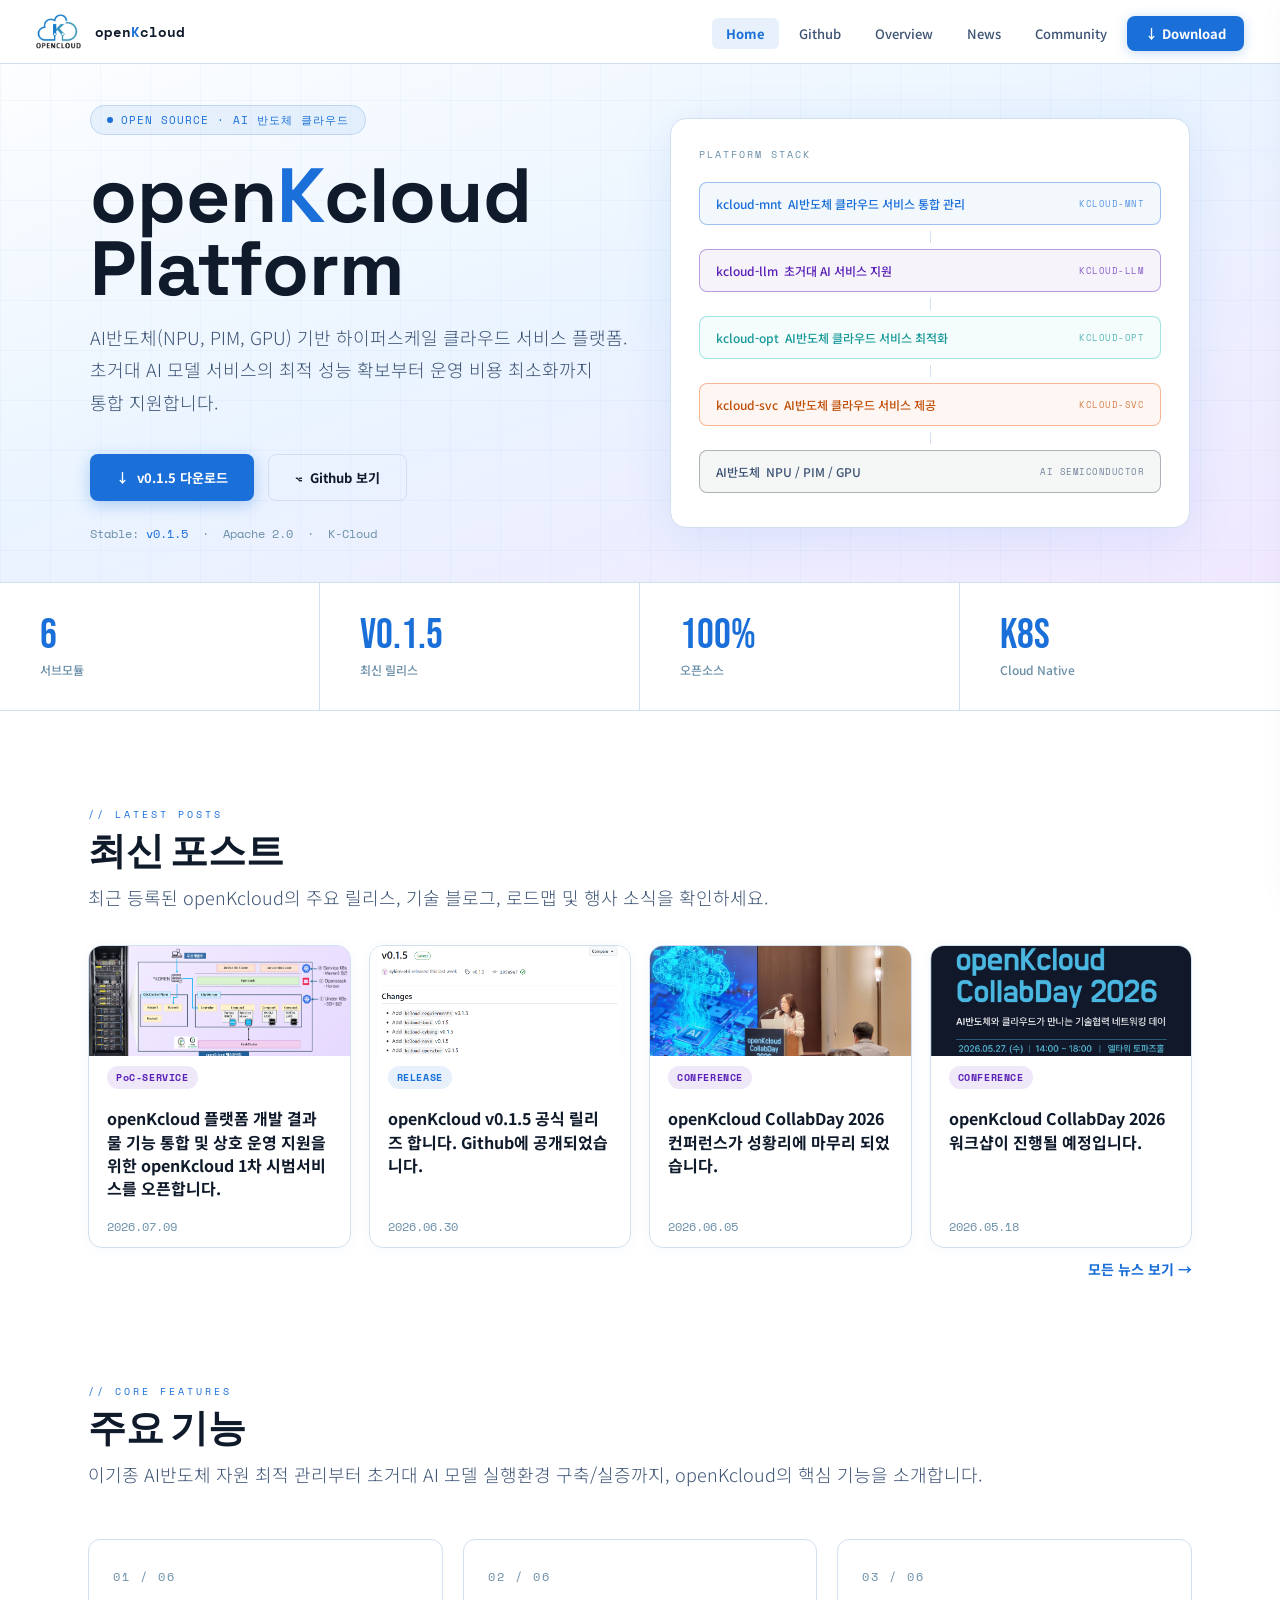
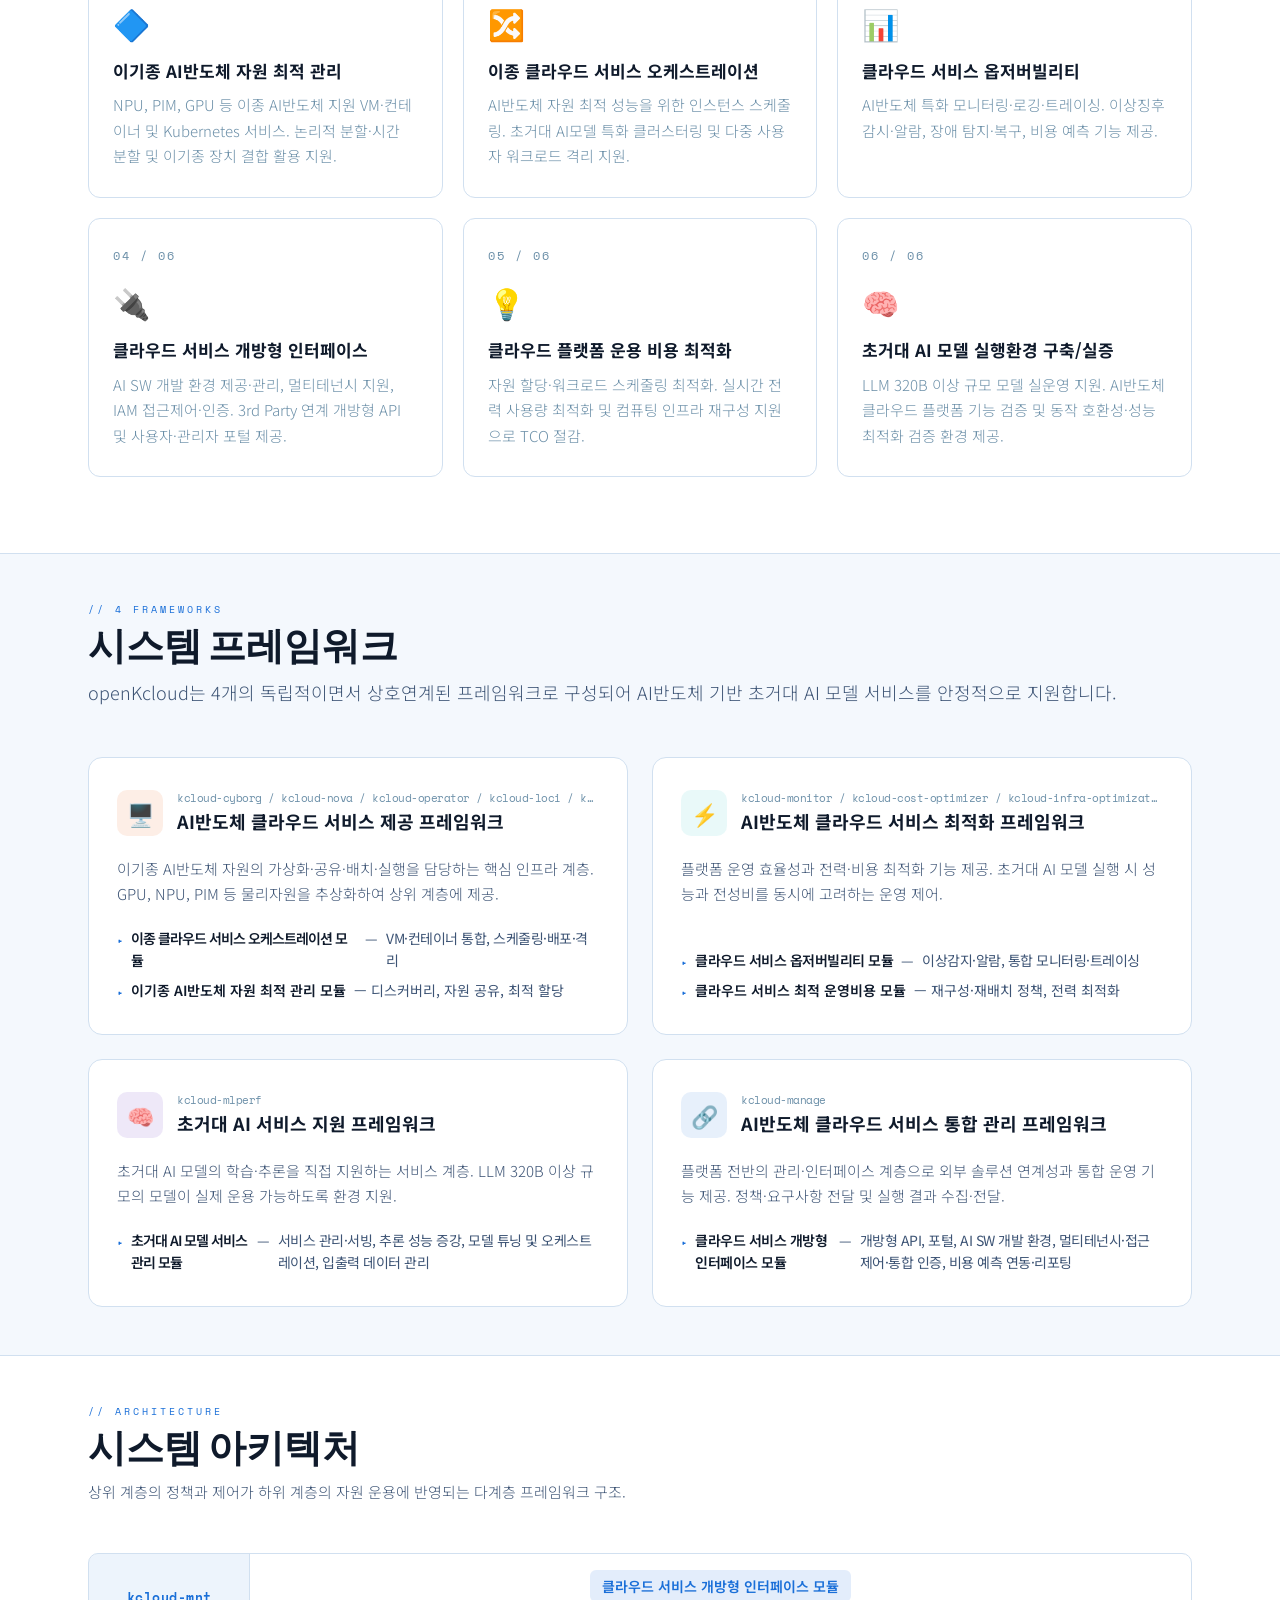
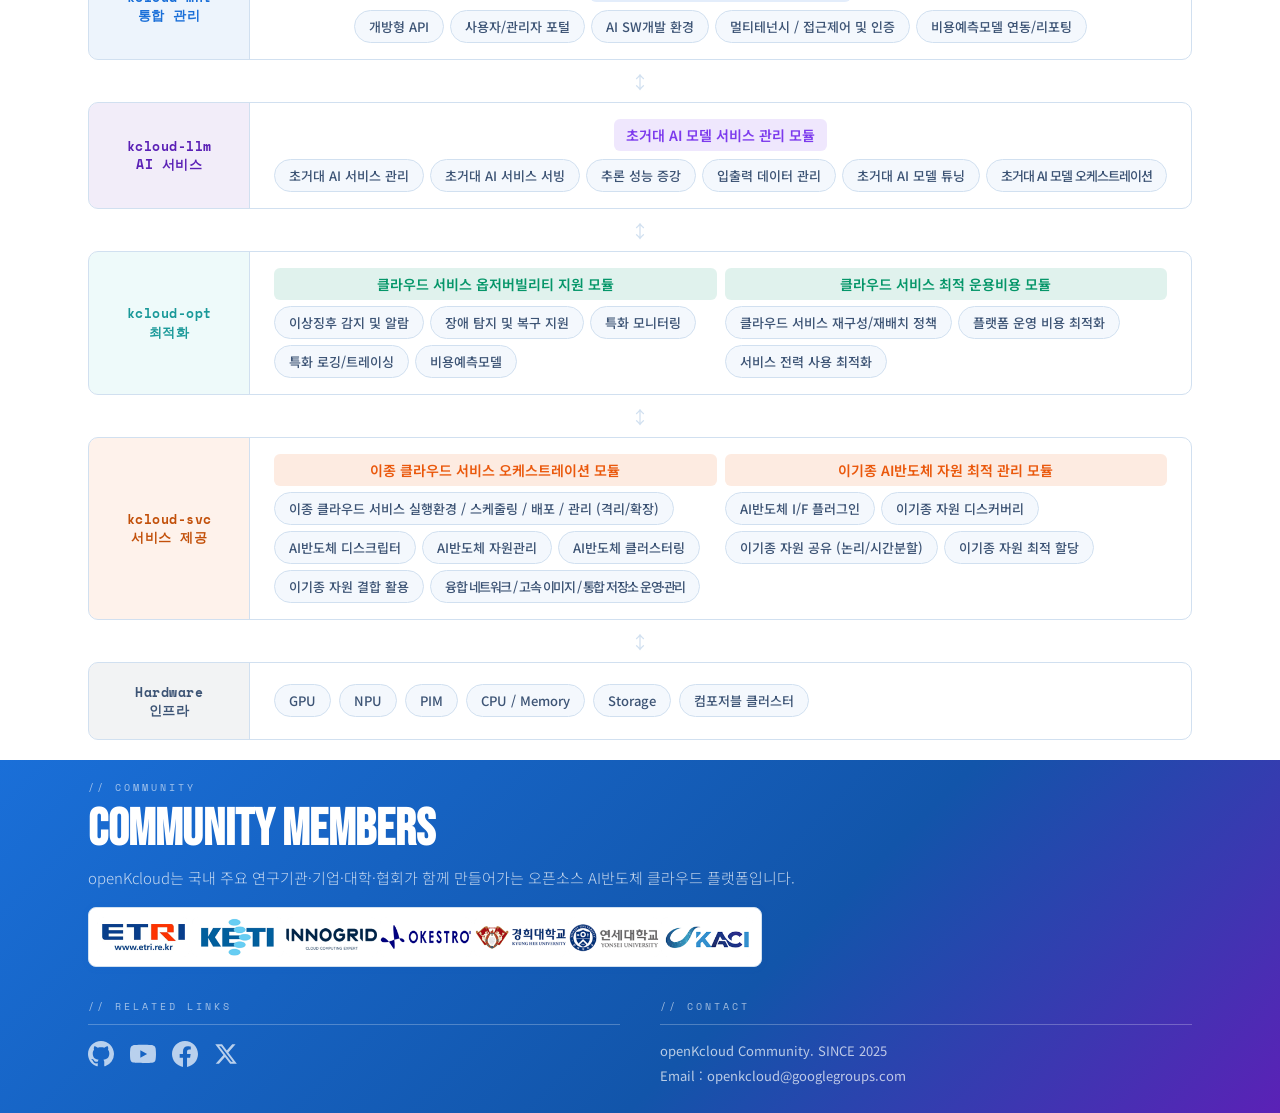
==== commit 8c981a71: "Update Home Latest NEWS" ====
--- a/index.html
+++ b/index.html
@@ -83,9 +83,9 @@
             <img src="images/poc_system.png" alt="openKcloud 1st PoC Service">
           </div>
           <div class="latest-post-content">
-            <span class="latest-post-type conference">CONFERENCE</span> 
-            <div class="latest-post-title">openKcloud 1st 컨퍼런스 openKcloud DevDay 2025 컨퍼런스 발표자료 및 영상을 공유해 드립니다.</div>
-            <div class="latest-post-date">2025.12.25</div>
+            <span class="latest-post-type conference">PoC-SERVICE</span> 
+            <div class="latest-post-title">openKcloud 플랫폼 개발 결과물 기능 통합 및 상호 운영 지원을 위한 openKcloud 1차 시범서비스를 오픈합니다. </div>
+            <div class="latest-post-date">2026.07.09</div>
           </div>
         </a>
 
@@ -1820,6 +1820,25 @@
         <span style="border-left:1px solid var(--border);padding-left:12px;">그 외 — 게시자 닉네임 첫 글자</span>
       </div>
       <div class="forum-threads">
+        <div class="forum-thread pinned" data-cat="announce" onclick="openThreadDetail(8)">
+          <div class="thread-avatar avatar-blue">K</div>
+          <div class="thread-body">
+            <div class="thread-title-row">
+              <span class="thread-pin">📌</span>
+              <span class="thread-title">📢 openKcloud 1차 시범서비스 오픈</span>
+              <span class="thread-badge badge-announce">PoC-SERVICE</span>
+            </div>
+            <div class="thread-meta">
+              <span>openKcloud 커뮤니티</span>
+              <span>·</span>
+              <span>openKcloud 플랫폼 개발 결과물 기능 통합 및 상호 운영 지원</span>
+            </div>
+          </div>
+          <div class="thread-stats">
+            <span class="thread-stat-num">💬 0</span>
+            <span class="thread-time">2026-07-09</span>
+          </div>
+        </div>
         <div class="forum-thread pinned" data-cat="announce" onclick="openThreadDetail(7)">
           <div class="thread-avatar avatar-teal">K</div>
           <div class="thread-body">
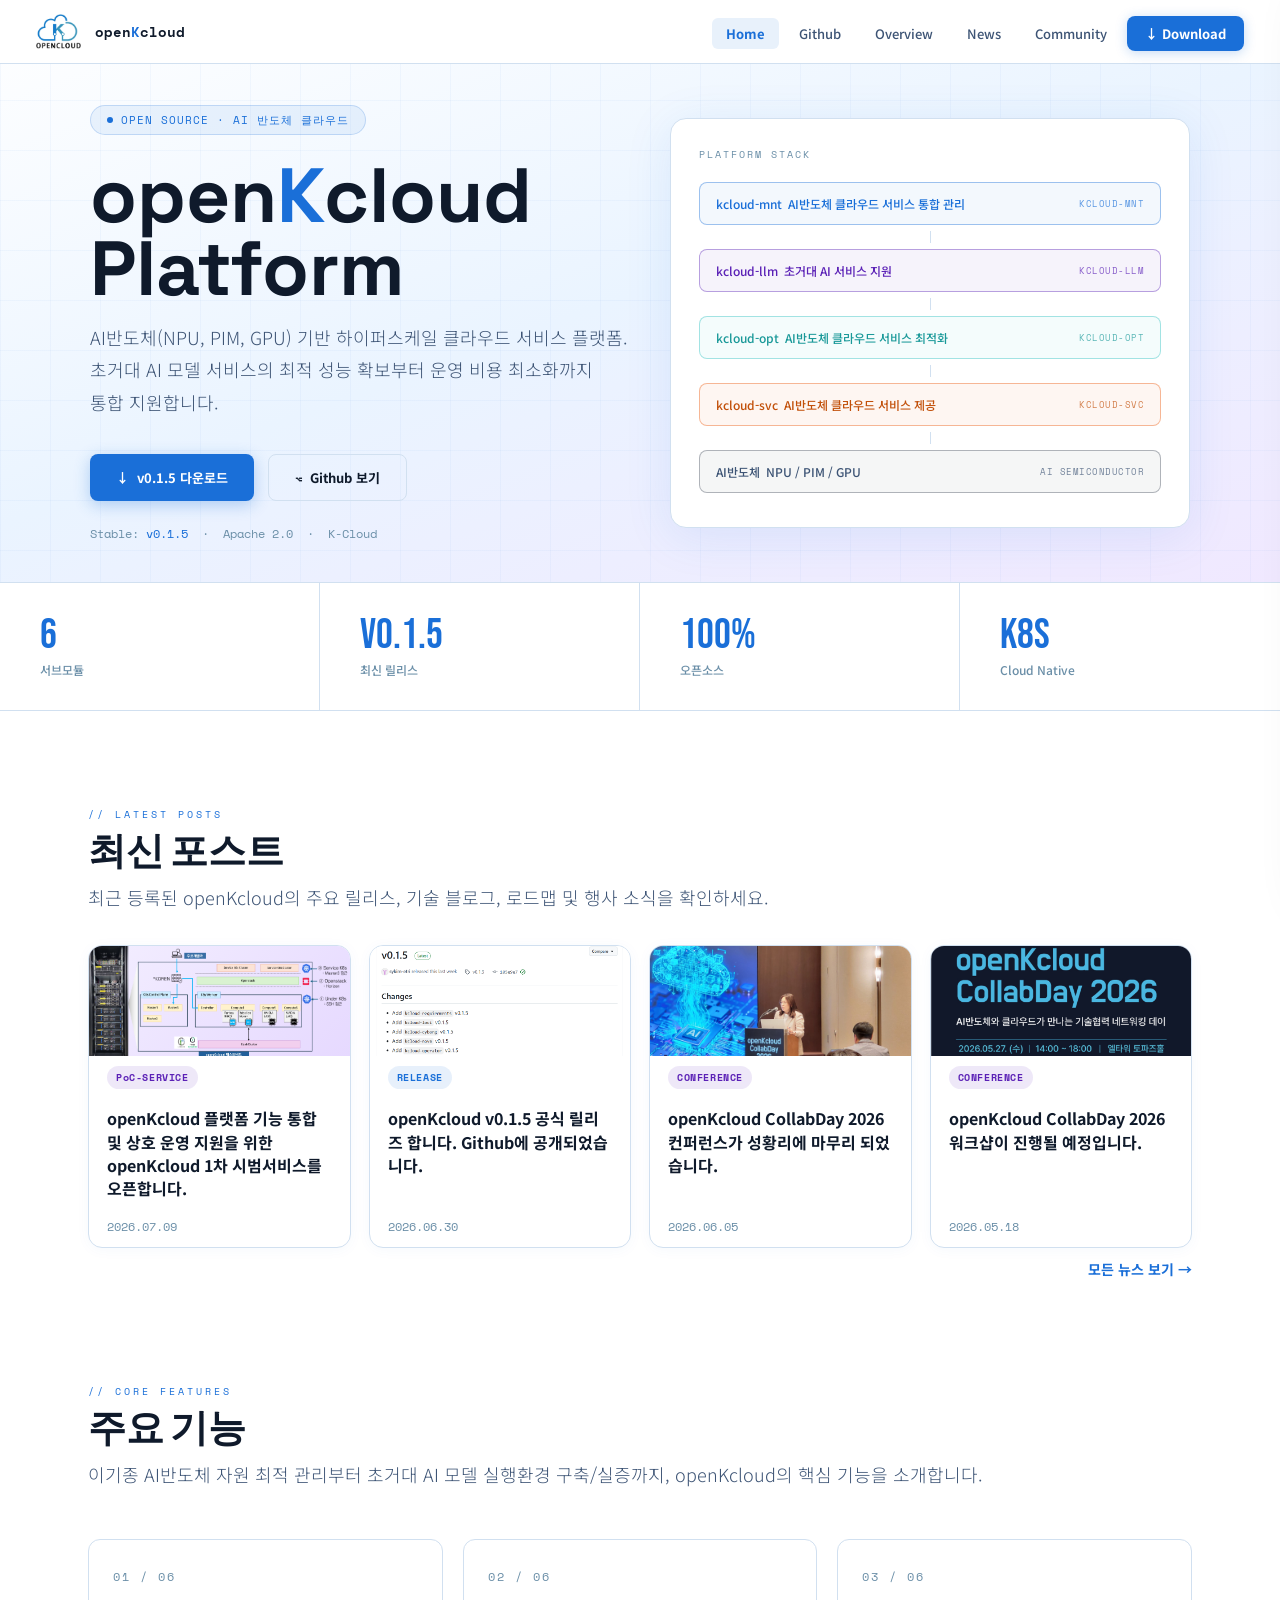
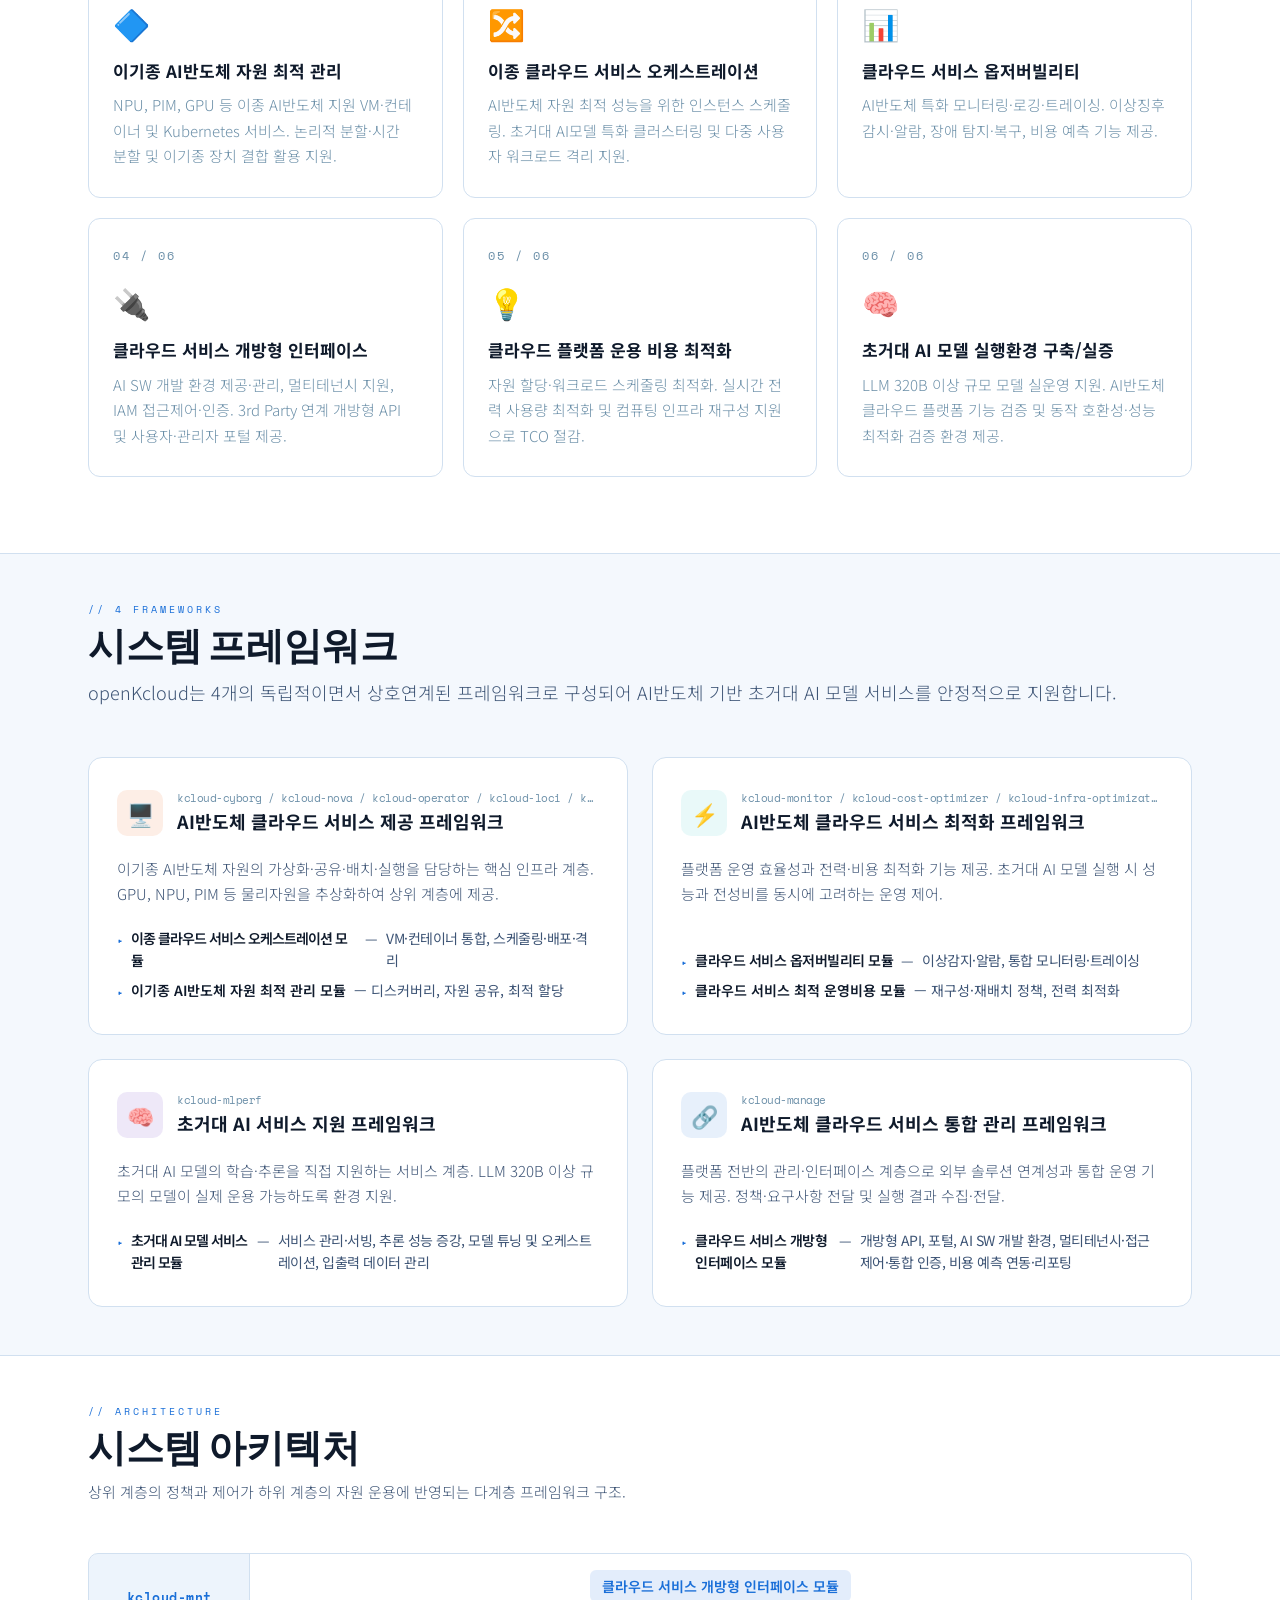
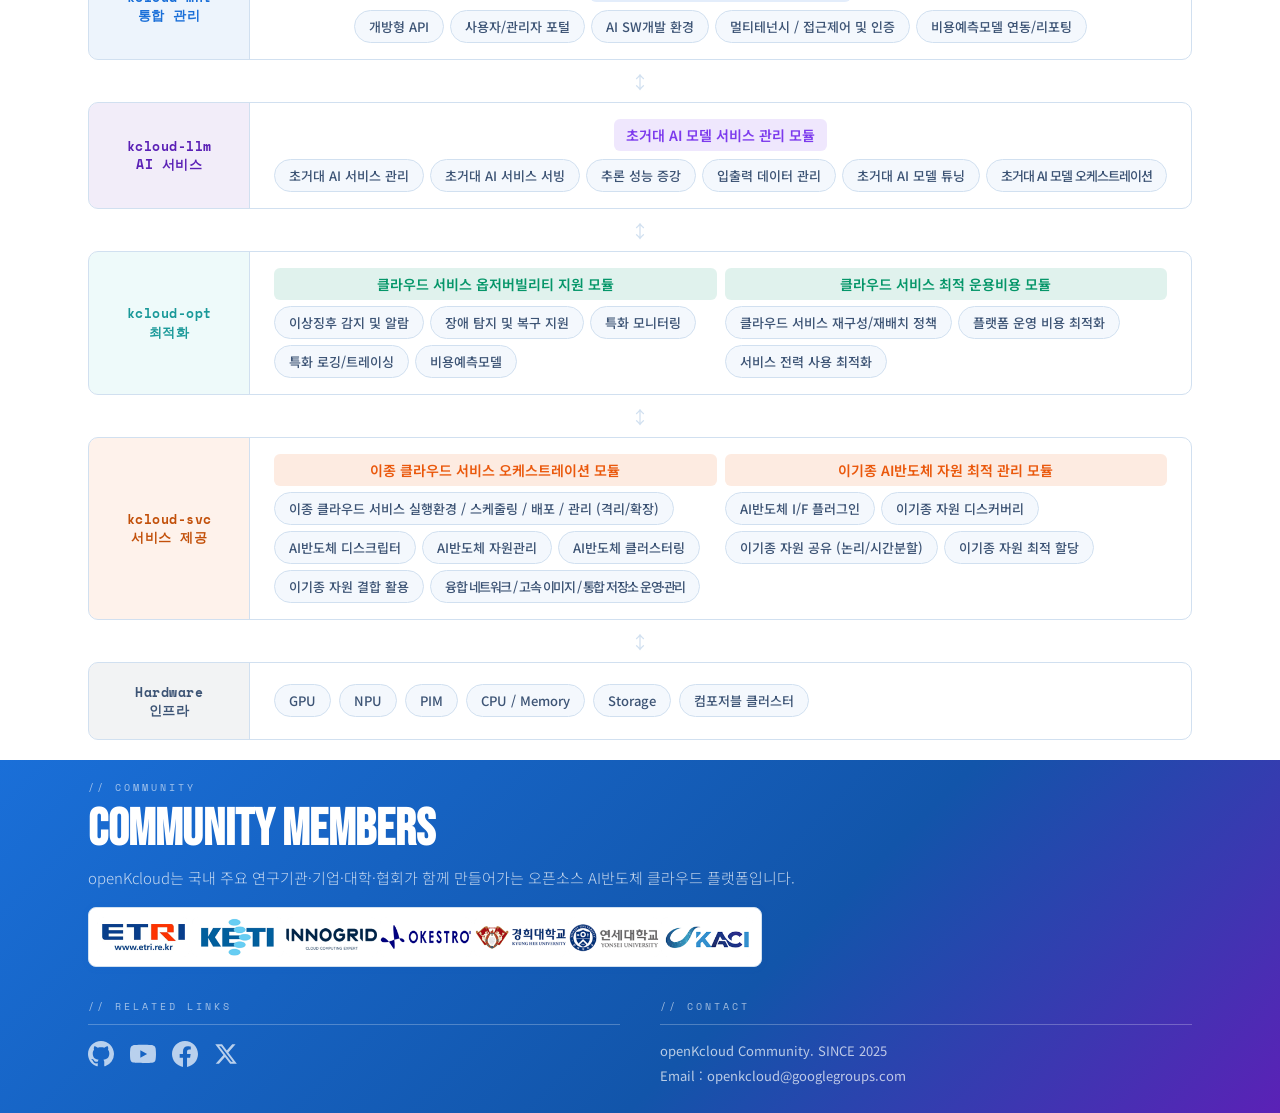
==== commit 0b6c9d39: "Update Home Latest NEWS" ====
--- a/index.html
+++ b/index.html
@@ -84,7 +84,7 @@
           </div>
           <div class="latest-post-content">
             <span class="latest-post-type conference">PoC-SERVICE</span> 
-            <div class="latest-post-title">openKcloud 플랫폼 개발 결과물 기능 통합 및 상호 운영 지원을 위한 openKcloud 1차 시범서비스를 오픈합니다. </div>
+            <div class="latest-post-title">openKcloud 플랫폼 기능 통합 및 상호 운영 지원을 위한 openKcloud 1차 시범서비스를 오픈합니다. </div>
             <div class="latest-post-date">2026.07.09</div>
           </div>
         </a>
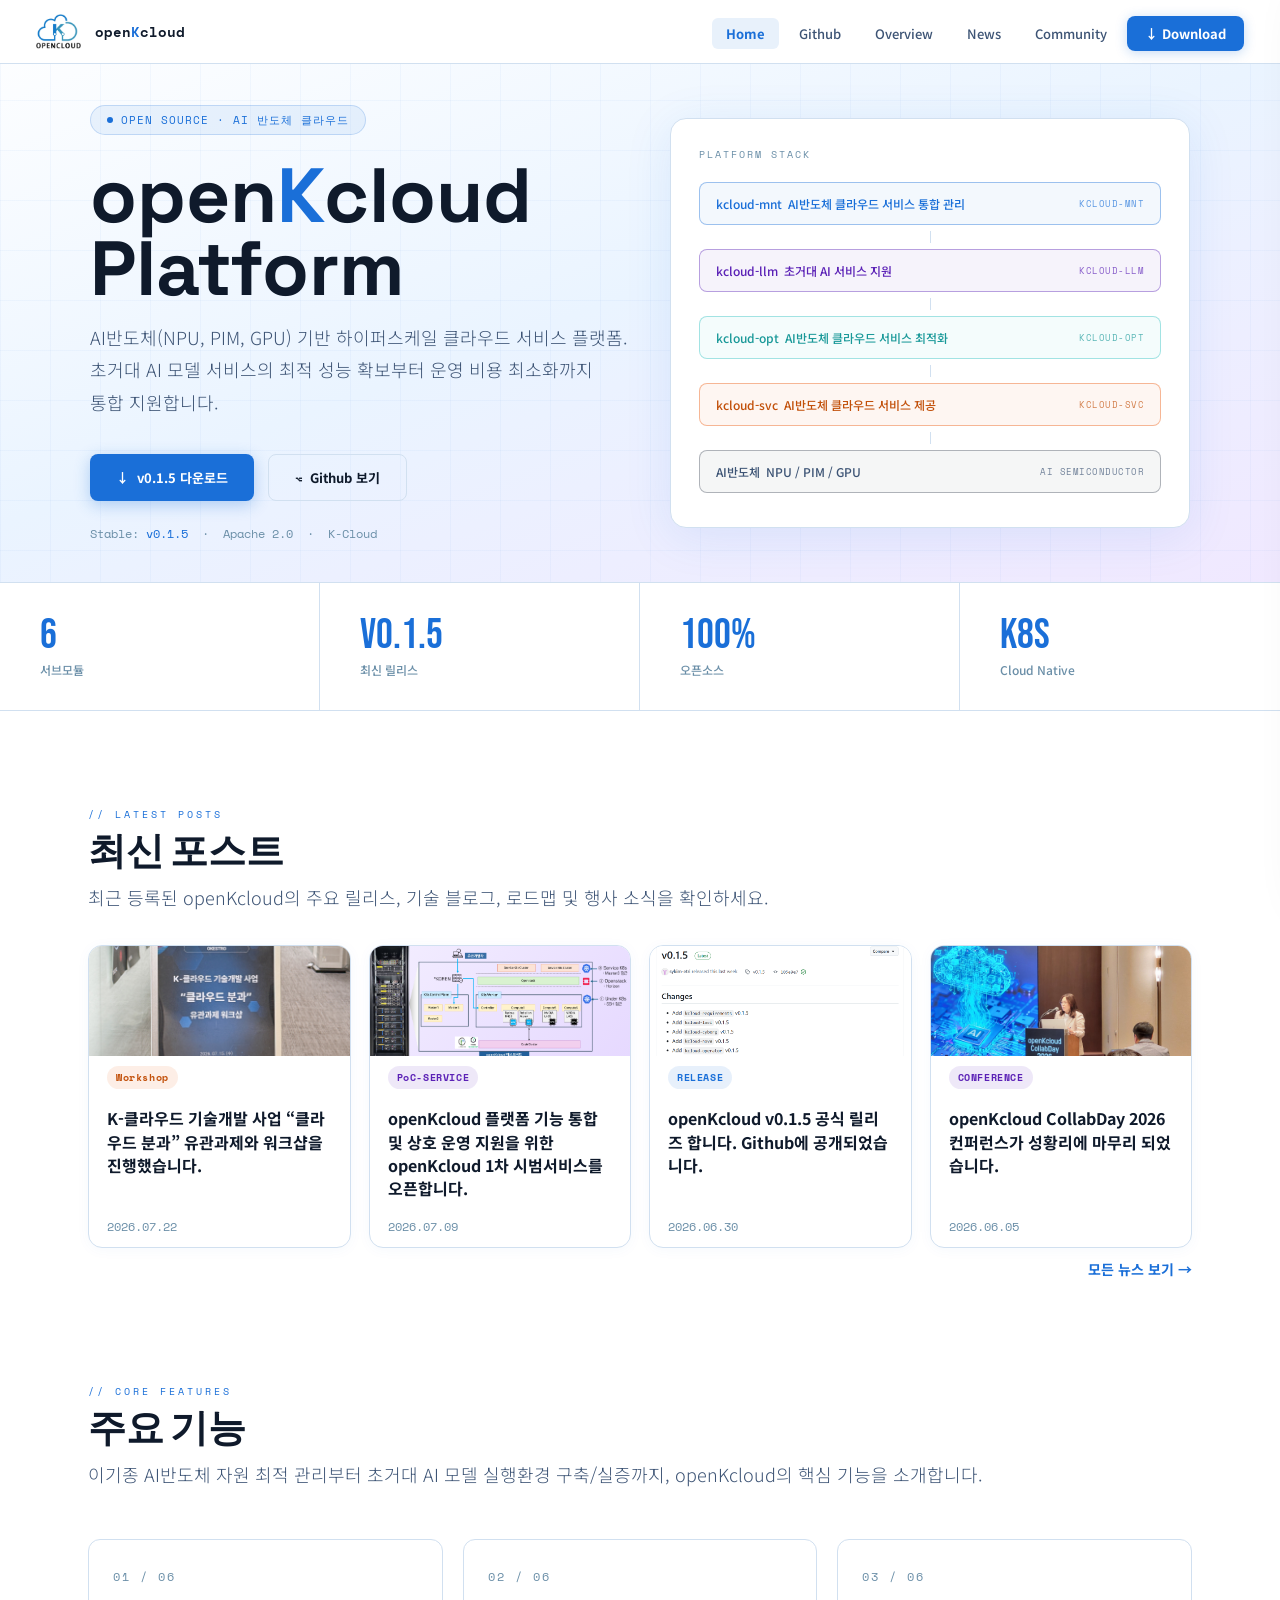
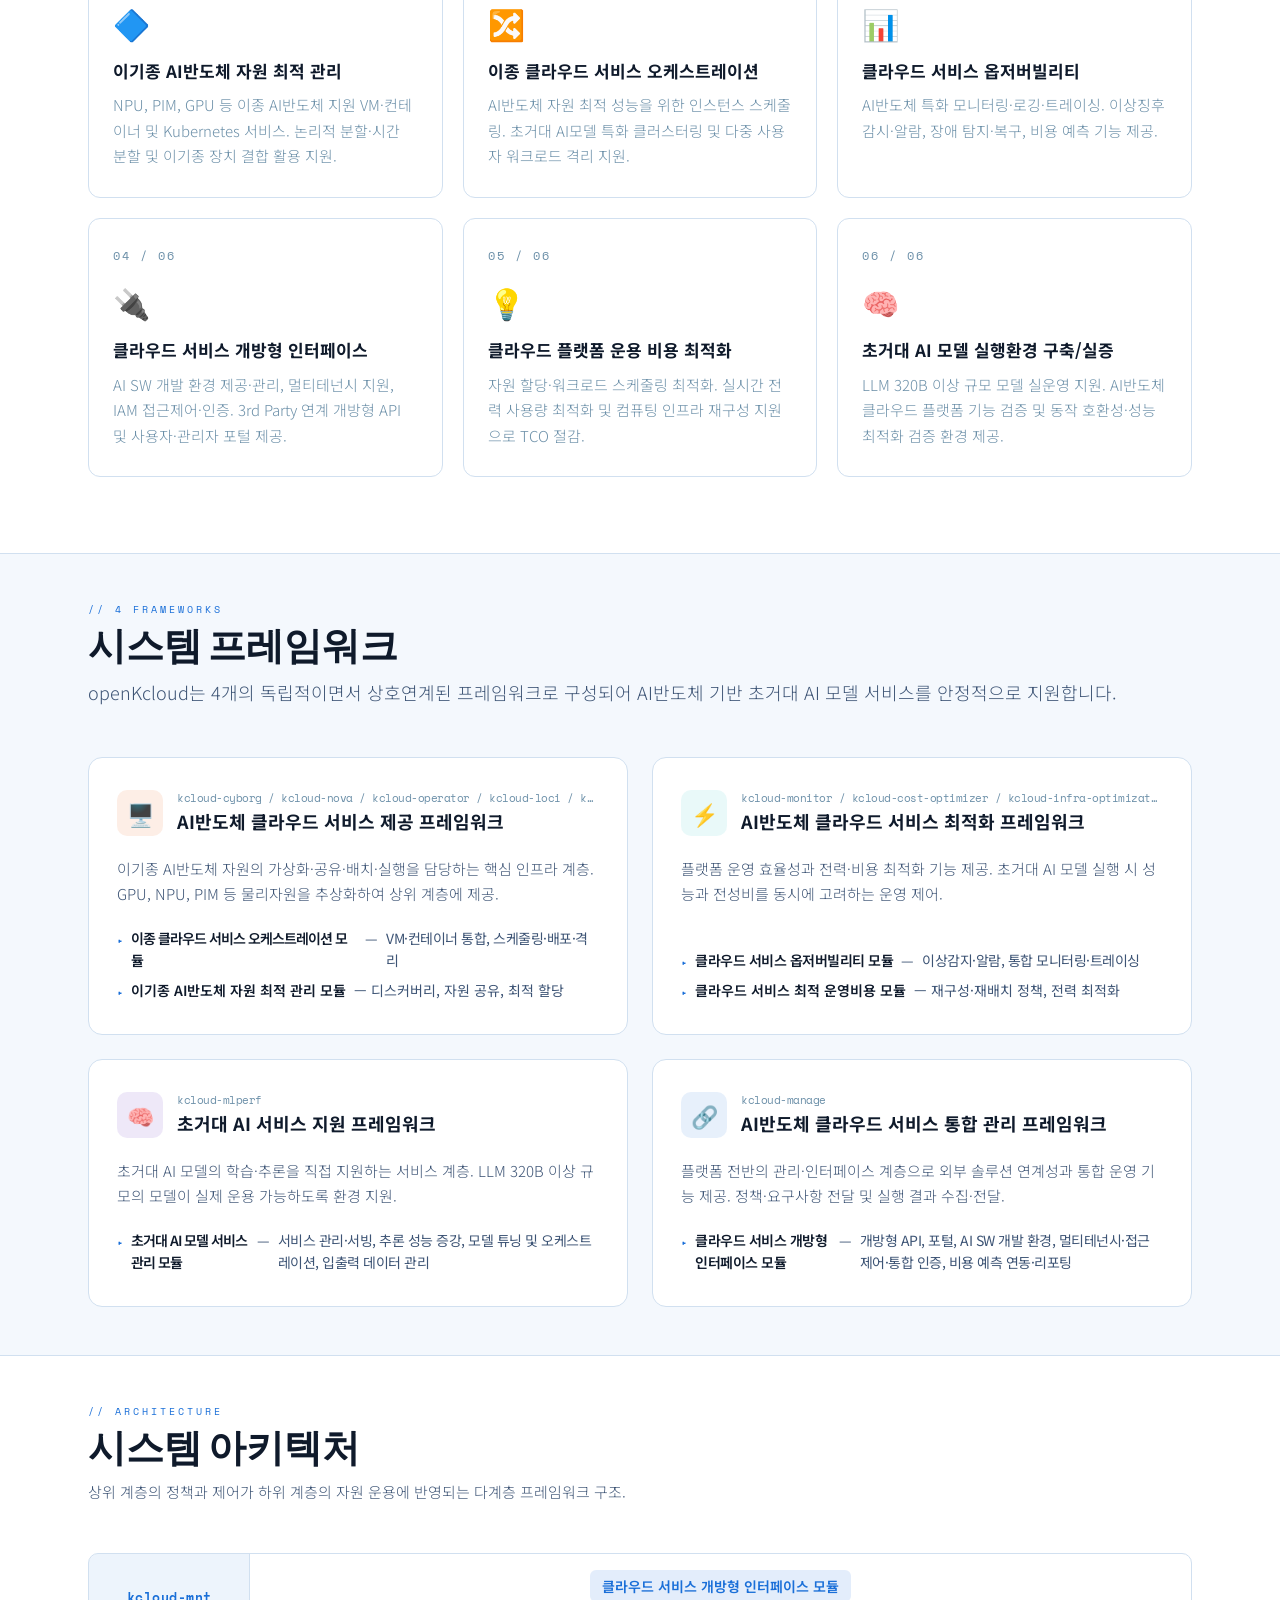
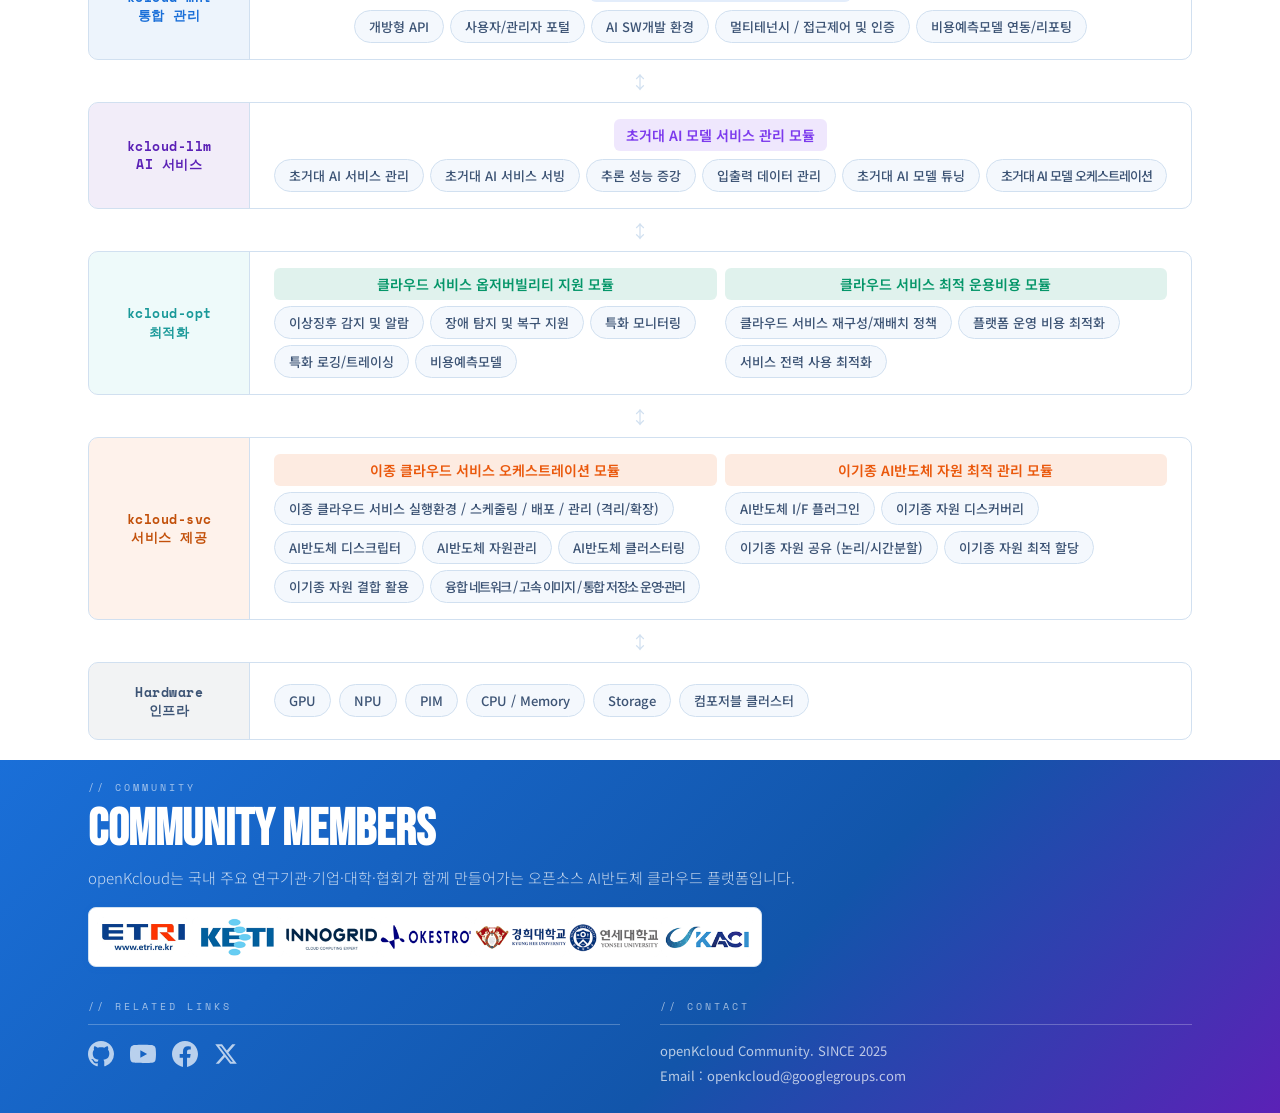
==== commit de25d75d: "Update K-Cloud Workshop 2026" ====
--- a/index.html
+++ b/index.html
@@ -78,6 +78,17 @@
       </p>
 
       <div class="latest-posts-grid">
+        <a href="#" class="latest-post-card" onclick="showPage('news');openNewsDrawer('news-k-cloud-workshop-2026');return false;">
+          <div class="latest-post-img">
+            <img src="images/k-cloud_workshop_2026.jpg" alt="클라우드 분과 유관과제 워크샵 개최">
+          </div>
+          <div class="latest-post-content">
+            <span class="latest-post-type blog">Workshop</span>
+            <div class="latest-post-title">K-클라우드 기술개발 사업 “클라우드 분과” 유관과제와 워크샵을 진행했습니다.</div>
+           <div class="latest-post-date">2026.07.22</div>
+          </div>
+        </a>
+
         <a href="#" class="latest-post-card" onclick="showPage('news');openNewsDrawer('news-PoC-Service-2026');return false;">
           <div class="latest-post-img">
             <img src="images/poc_system.png" alt="openKcloud 1st PoC Service">
@@ -109,18 +120,6 @@
             <div class="latest-post-date">2026.06.05</div>
           </div>          
         </a>
-
-        <a href="#" class="latest-post-card" onclick="showPage('news');openNewsDrawer('news-collabday-2026');return false;">
-          <div class="latest-post-img">
-            <img src="images/26collabday.png" alt="openKcloud CollabDay 2026 개최">
-          </div>
-          <div class="latest-post-content">
-            <span class="latest-post-type conference">CONFERENCE</span>
-            <div class="latest-post-title">openKcloud CollabDay 2026 워크샵이 진행될 예정입니다. </div>
-           <div class="latest-post-date">2026.05.18</div>
-          </div>
-        </a>
-                    
       </div>
 
       <div class="latest-posts-more">
@@ -1416,13 +1415,31 @@
 
     <!-- Filter tabs -->
     <div class="news-filter-bar">
-      <button class="news-filter-btn active" onclick="filterNews(this,'all')">전체 <span class="news-count-badge">11</span></button>
+      <button class="news-filter-btn active" onclick="filterNews(this,'all')">전체 <span class="news-count-badge">12</span></button>
       <button class="news-filter-btn" onclick="filterNews(this,'release')">🚀 릴리스 <span class="news-count-badge">2</span></button>
-      <button class="news-filter-btn" onclick="filterNews(this,'blog')">📑 공지 &amp;💻 블로그 <span class="news-count-badge">6</span></button>
+      <button class="news-filter-btn" onclick="filterNews(this,'blog')">📑 공지 &amp;💻 블로그 <span class="news-count-badge">7</span></button>
       <button class="news-filter-btn" onclick="filterNews(this,'roadmap')">🧭 로드맵 <span class="news-count-badge">1</span></button>
       <button class="news-filter-btn" onclick="filterNews(this,'media')">📰 미디어 <span class="news-count-badge">2</span></button>
     </div>
     <div class="news-grid" id="news-grid">
+      <!-- BLOG 7 -->
+      <div class="news-card reveal" data-cat="blog" onclick="openNewsDrawer('news-k-cloud-workshop-2026')">
+        <div class="news-card-img">
+           <img src="images/k-cloud_workshop_2026.jpg" alt="k-cloud workshop" class="news-card-thumb">
+        </div>
+        <div class="news-card-body">
+          <div class="news-meta">
+            <span class="news-date">2026.07.22</span>
+            <span class="news-tag-pill tag-blog">공지</span>
+          </div>
+          <div class="news-card-title">"클라우드 분과" 유관과제 워크샵 개최</div>
+          <p class="news-card-excerpt">K-클라우드 기술개발 사업 “클라우드 분과” 유관과제와 워크샵 개최로 과제별 요구사항 수집 및 단계적 기술 통합을 위한 업무 협조 체계 마련</p>
+          <div class="news-card-footer">
+            <span class="news-read-more">상세 보기</span>
+            <span class="news-source-badge">워크샵</span>
+          </div>
+        </div>
+      </div>
       <!-- BLOG 6 -->
       <div class="news-card reveal" data-cat="blog" onclick="openNewsDrawer('news-PoC-Service-2026')">
         <div class="news-card-img">
@@ -1820,6 +1837,25 @@
         <span style="border-left:1px solid var(--border);padding-left:12px;">그 외 — 게시자 닉네임 첫 글자</span>
       </div>
       <div class="forum-threads">
+        <div class="forum-thread pinned" data-cat="announce" onclick="openThreadDetail(9)">
+          <div class="thread-avatar avatar-blue">K</div>
+          <div class="thread-body">
+            <div class="thread-title-row">
+              <span class="thread-pin">📌</span>
+              <span class="thread-title">📢 "클라우드 분과" 유관과제 워크샵 개최(07/15)</span>
+              <span class="thread-badge badge-announce">ANNOUNCE</span>
+            </div>
+            <div class="thread-meta">
+              <span>openKcloud 커뮤니티</span>
+              <span>·</span>
+              <span>K-클라우드 기술개발 사업 “클라우드 분과” 유관과제와 워크샵 개최로 과제별 요구사항 수집 및 단계적 기술 통합을 위한 업무 협조 체계 마련</span>
+            </div>
+          </div>
+          <div class="thread-stats">
+            <span class="thread-stat-num">💬 0</span>
+            <span class="thread-time">2026-07-22</span>
+          </div>
+        </div>
         <div class="forum-thread pinned" data-cat="announce" onclick="openThreadDetail(8)">
           <div class="thread-avatar avatar-blue">K</div>
           <div class="thread-body">
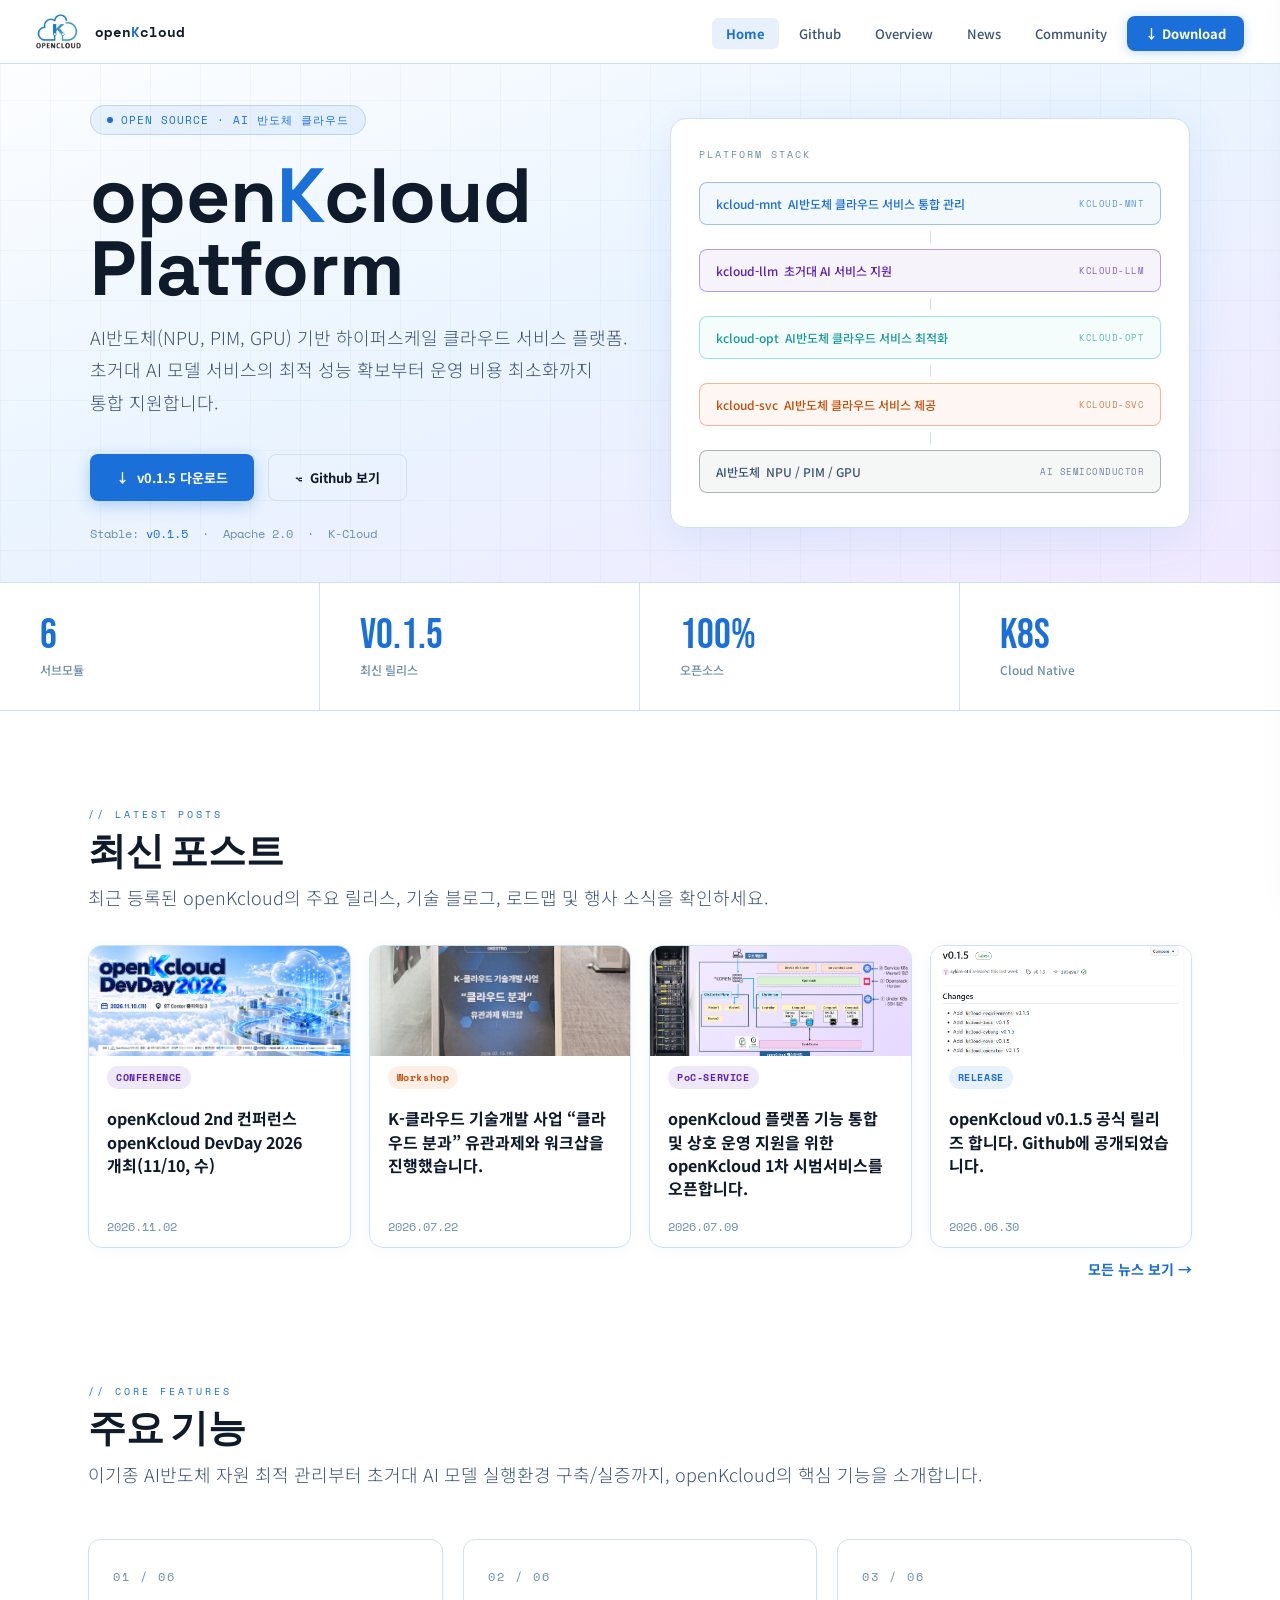
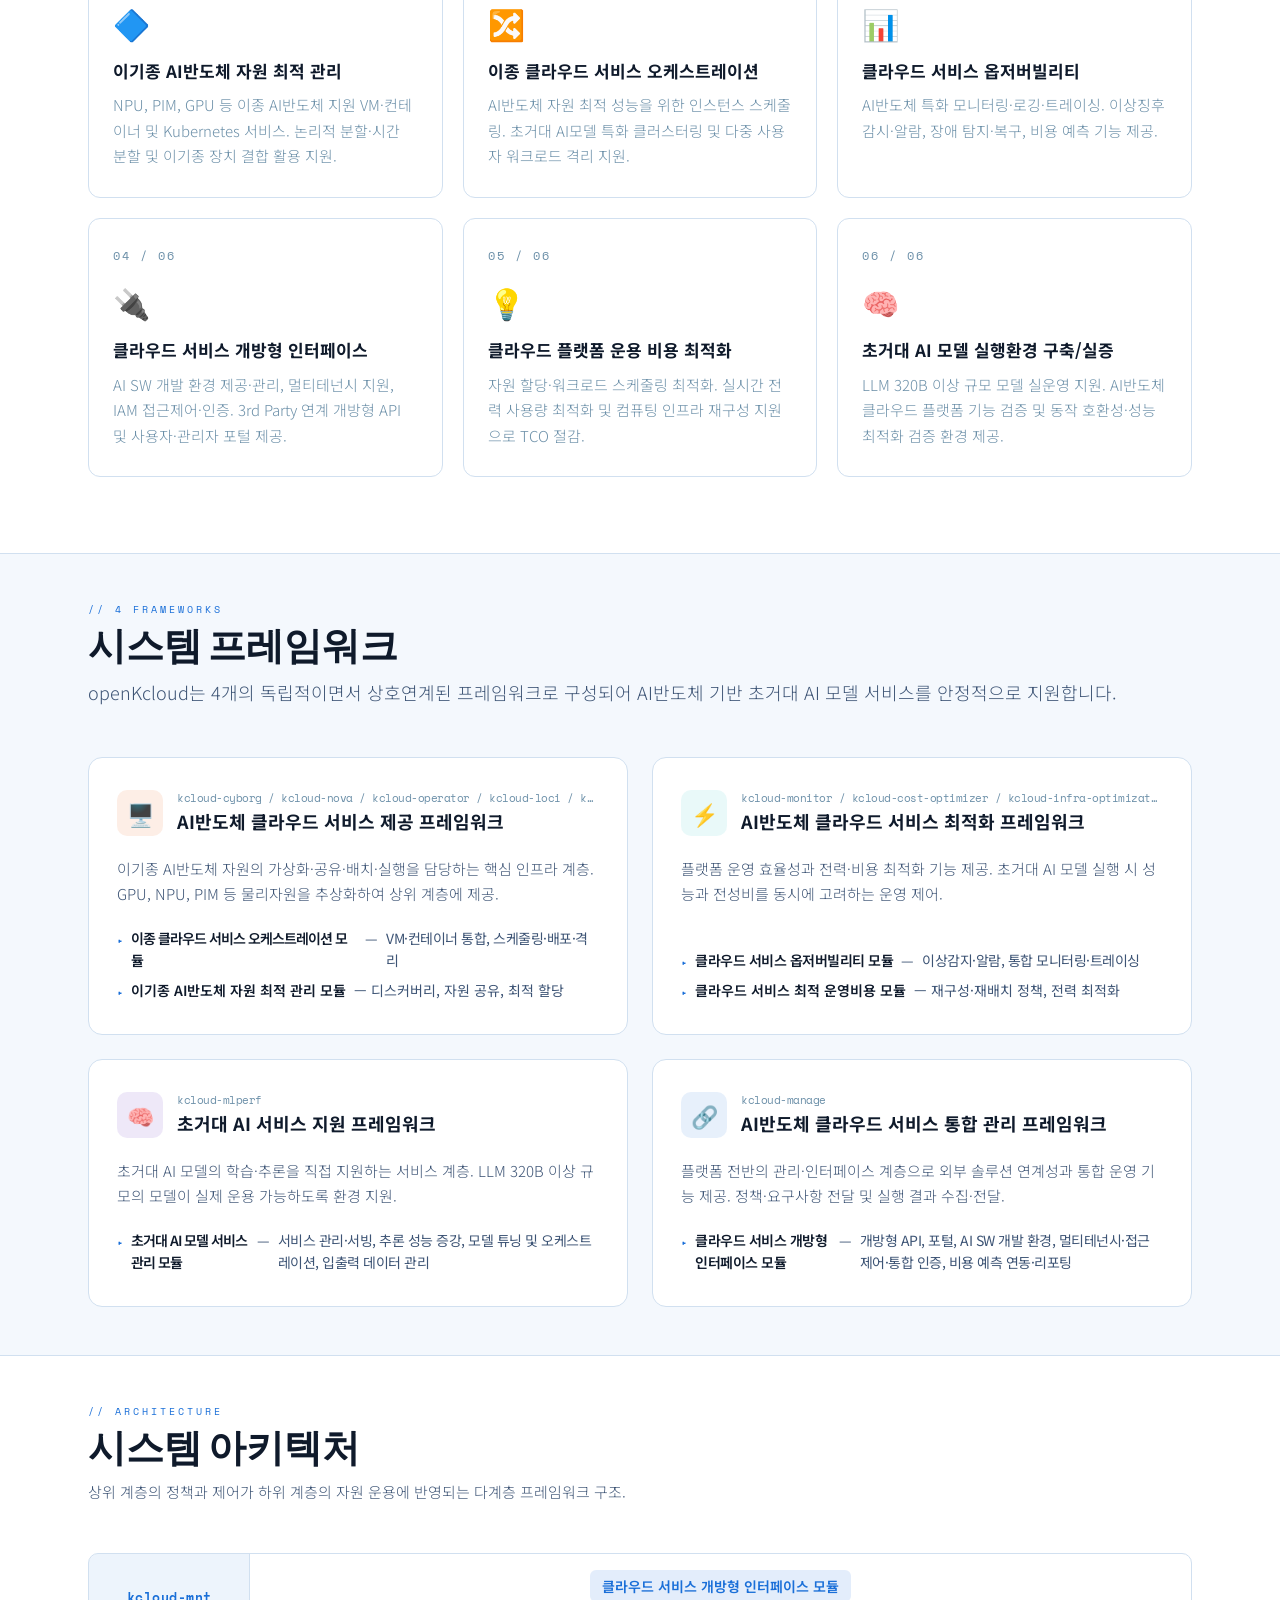
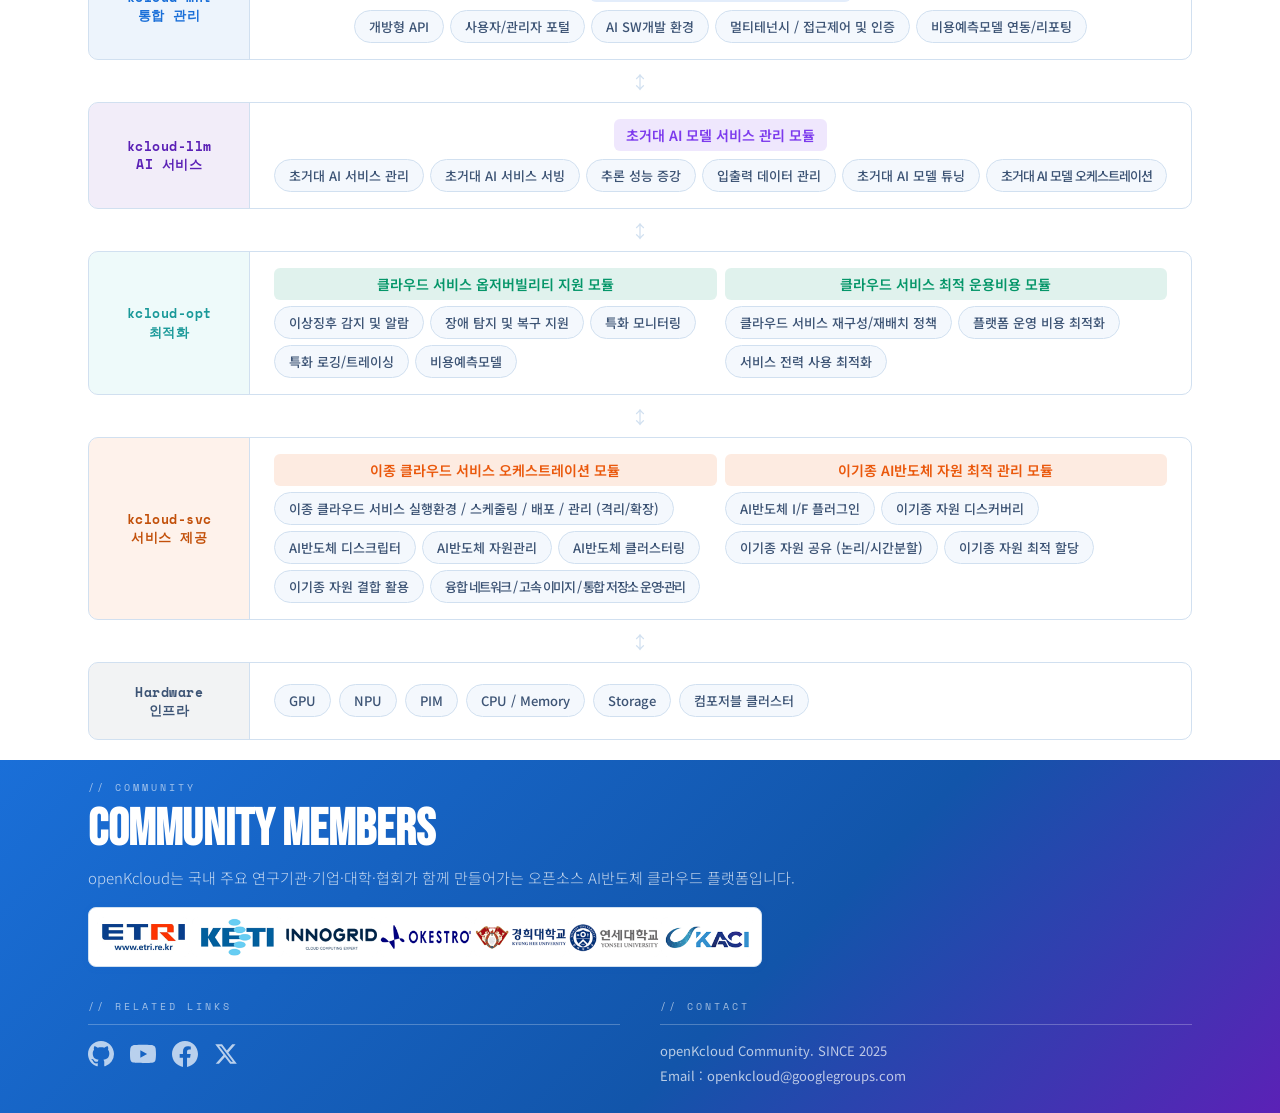
==== commit 3c2c5116: "Update openKcloud DevDay 2026:before" ====
--- a/index.html
+++ b/index.html
@@ -78,6 +78,17 @@
       </p>
 
       <div class="latest-posts-grid">
+        <a href="#" class="latest-post-card" onclick="showPage('news');openNewsDrawer('news-openKcloud-DevDay-2026-before');return false;">
+          <div class="latest-post-img">
+            <img src="images/devday2026_recru.png" alt="openKcloud DevDay 2026 개최 안내">
+          </div>
+          <div class="latest-post-content">
+            <span class="latest-post-type conference">CONFERENCE</span>
+            <div class="latest-post-title">openKcloud 2nd 컨퍼런스 openKcloud DevDay 2026<br>개최(11/10, 수)</div>
+            <div class="latest-post-date">2026.11.02</div>
+          </div>          
+        </a>
+
         <a href="#" class="latest-post-card" onclick="showPage('news');openNewsDrawer('news-k-cloud-workshop-2026');return false;">
           <div class="latest-post-img">
             <img src="images/k-cloud_workshop_2026.jpg" alt="클라우드 분과 유관과제 워크샵 개최">
@@ -109,16 +120,6 @@
             <div class="latest-post-title">openKcloud v0.1.5 공식 릴리즈 합니다. Github에 공개되었습니다.</div>
             <div class="latest-post-date">2026.06.30</div>
           </div>
-        </a>
-        <a href="#" class="latest-post-card" onclick="showPage('news');openNewsDrawer('news-collabday1-2026');return false;">
-          <div class="latest-post-img">
-            <img src="images/openkcloud_collabday1_2026.png" alt="openKcloud CollabDay 2026 성료">
-          </div>
-          <div class="latest-post-content">
-            <span class="latest-post-type conference">CONFERENCE</span>
-            <div class="latest-post-title">openKcloud CollabDay 2026 컨퍼런스가 성황리에 마무리 되었습니다.</div>
-            <div class="latest-post-date">2026.06.05</div>
-          </div>          
         </a>
       </div>
 
@@ -1417,11 +1418,29 @@
     <div class="news-filter-bar">
       <button class="news-filter-btn active" onclick="filterNews(this,'all')">전체 <span class="news-count-badge">12</span></button>
       <button class="news-filter-btn" onclick="filterNews(this,'release')">🚀 릴리스 <span class="news-count-badge">2</span></button>
-      <button class="news-filter-btn" onclick="filterNews(this,'blog')">📑 공지 &amp;💻 블로그 <span class="news-count-badge">7</span></button>
+      <button class="news-filter-btn" onclick="filterNews(this,'blog')">📑 공지 &amp;💻 블로그 <span class="news-count-badge">8</span></button>
       <button class="news-filter-btn" onclick="filterNews(this,'roadmap')">🧭 로드맵 <span class="news-count-badge">1</span></button>
       <button class="news-filter-btn" onclick="filterNews(this,'media')">📰 미디어 <span class="news-count-badge">2</span></button>
     </div>
     <div class="news-grid" id="news-grid">
+      <!-- BLOG 8 -->
+      <div class="news-card reveal" data-cat="blog" onclick="openNewsDrawer('news-openKcloud-DevDay-2026-before')">
+        <div class="news-card-img">
+          <img src="images/devday2026_recru.png" alt="openKcloud DevDay 2026" class="news-card-thumb">
+        </div>
+        <div class="news-card-body">
+          <div class="news-meta">
+            <span class="news-date">2026.11.02</span>
+            <span class="news-tag-pill tag-blog">공지</span>
+          </div>
+          <div class="news-card-title">openKcloud 2nd 컨퍼런스 openKcloud DevDay 2026 개최(11/10, 수)</div>
+          <p class="news-card-excerpt">2026.11.10(화) 13:30 ~ 17:50<br>ST Center(과학기술회관) 중회의실 3</p>
+          <div class="news-card-footer">
+            <span class="news-read-more">상세 보기</span>
+            <span class="news-source-badge">컨퍼런스</span>
+          </div>
+        </div>
+      </div>
       <!-- BLOG 7 -->
       <div class="news-card reveal" data-cat="blog" onclick="openNewsDrawer('news-k-cloud-workshop-2026')">
         <div class="news-card-img">
@@ -1837,6 +1856,27 @@
         <span style="border-left:1px solid var(--border);padding-left:12px;">그 외 — 게시자 닉네임 첫 글자</span>
       </div>
       <div class="forum-threads">
+
+        <div class="forum-thread pinned" data-cat="announce" onclick="openThreadDetail(10)">
+          <div class="thread-avatar avatar-blue">K</div>
+          <div class="thread-body">
+            <div class="thread-title-row">
+              <span class="thread-pin">📌</span>
+              <span class="thread-title">📢 openKcloud 2nd 컨퍼런스 openKcloud DevDay 2026 개최(11/10, 수)</span>
+              <span class="thread-badge badge-announce">ANNOUNCE</span>
+            </div>
+            <div class="thread-meta">
+              <span>openKcloud 커뮤니티</span>
+              <span>·</span>
+              <span>AIDC 시대의 클라우드 서비스 전환과 AI반도체 관측·스케줄링·통합관리 기술의 발전</span>
+            </div>
+          </div>
+          <div class="thread-stats">
+            <span class="thread-stat-num">💬 0</span>
+            <span class="thread-time">2026-11-02</span>
+          </div>
+        </div>        
+
         <div class="forum-thread pinned" data-cat="announce" onclick="openThreadDetail(9)">
           <div class="thread-avatar avatar-blue">K</div>
           <div class="thread-body">
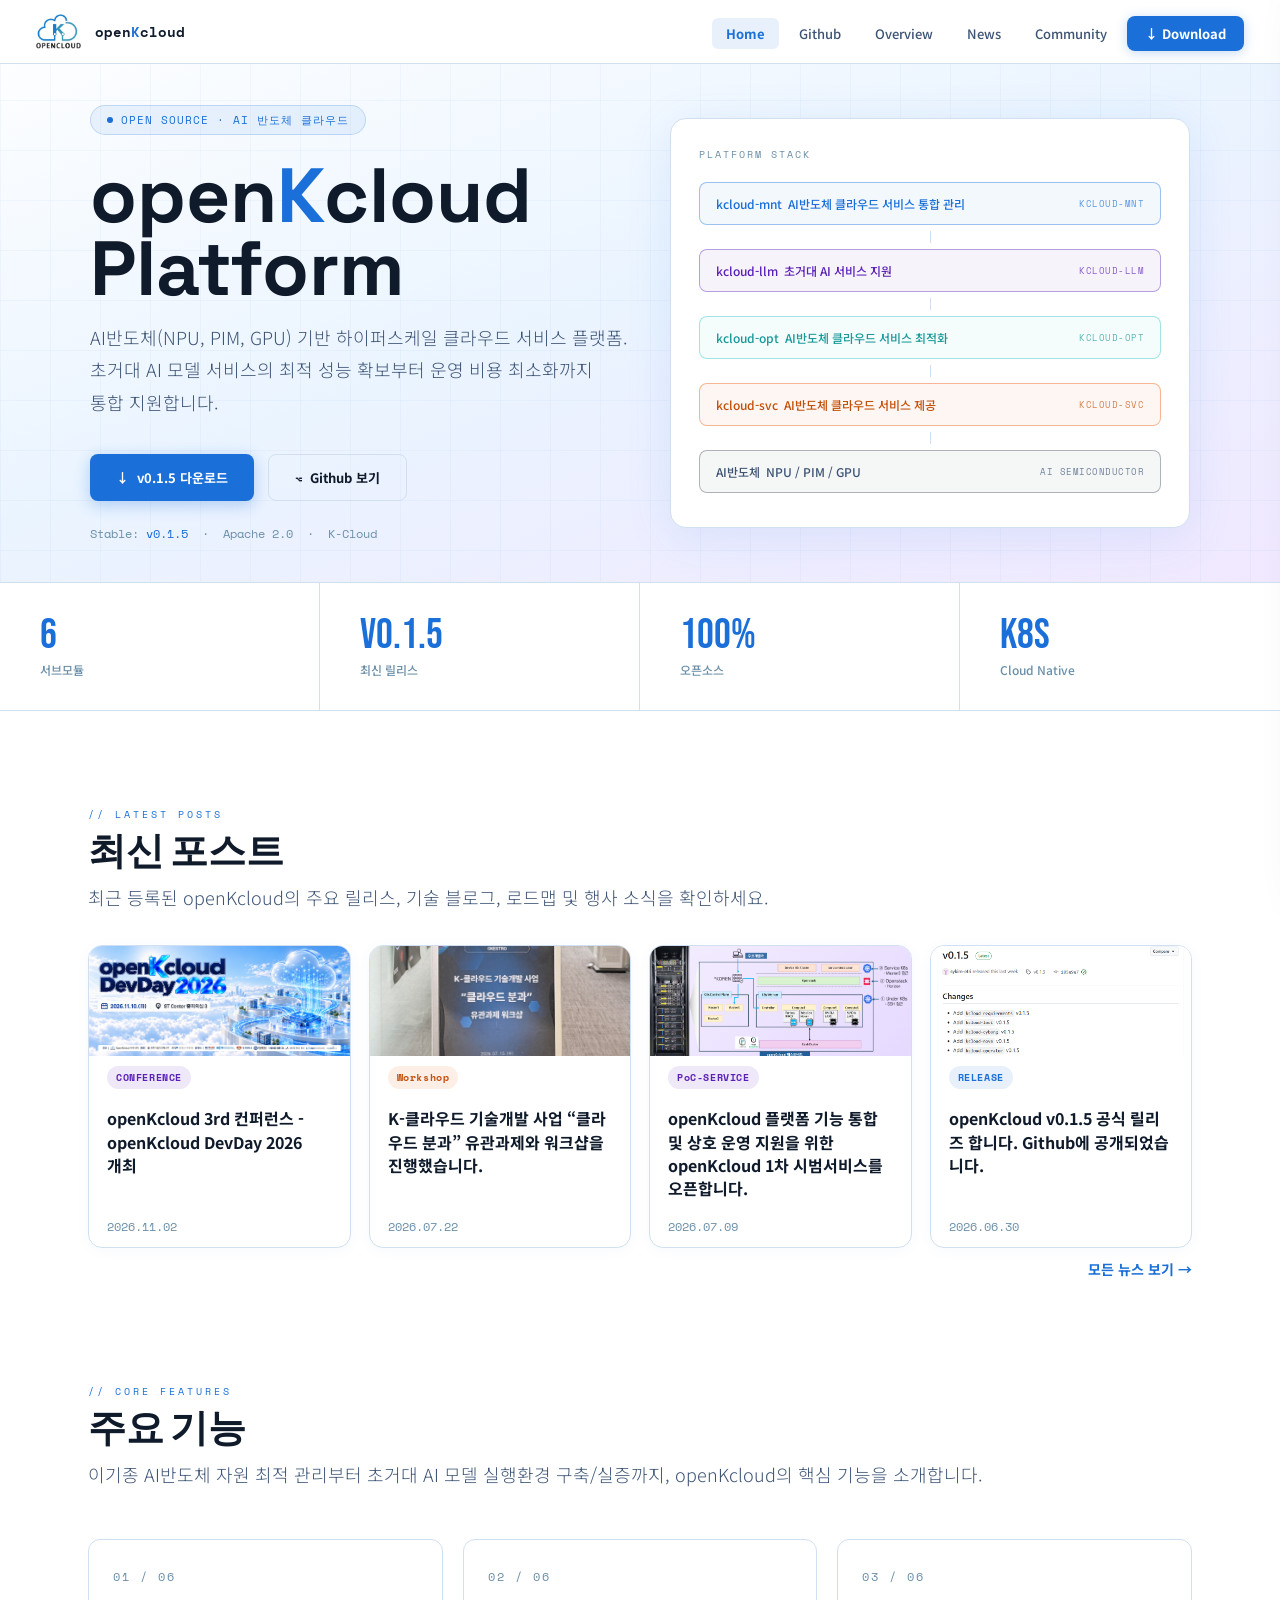
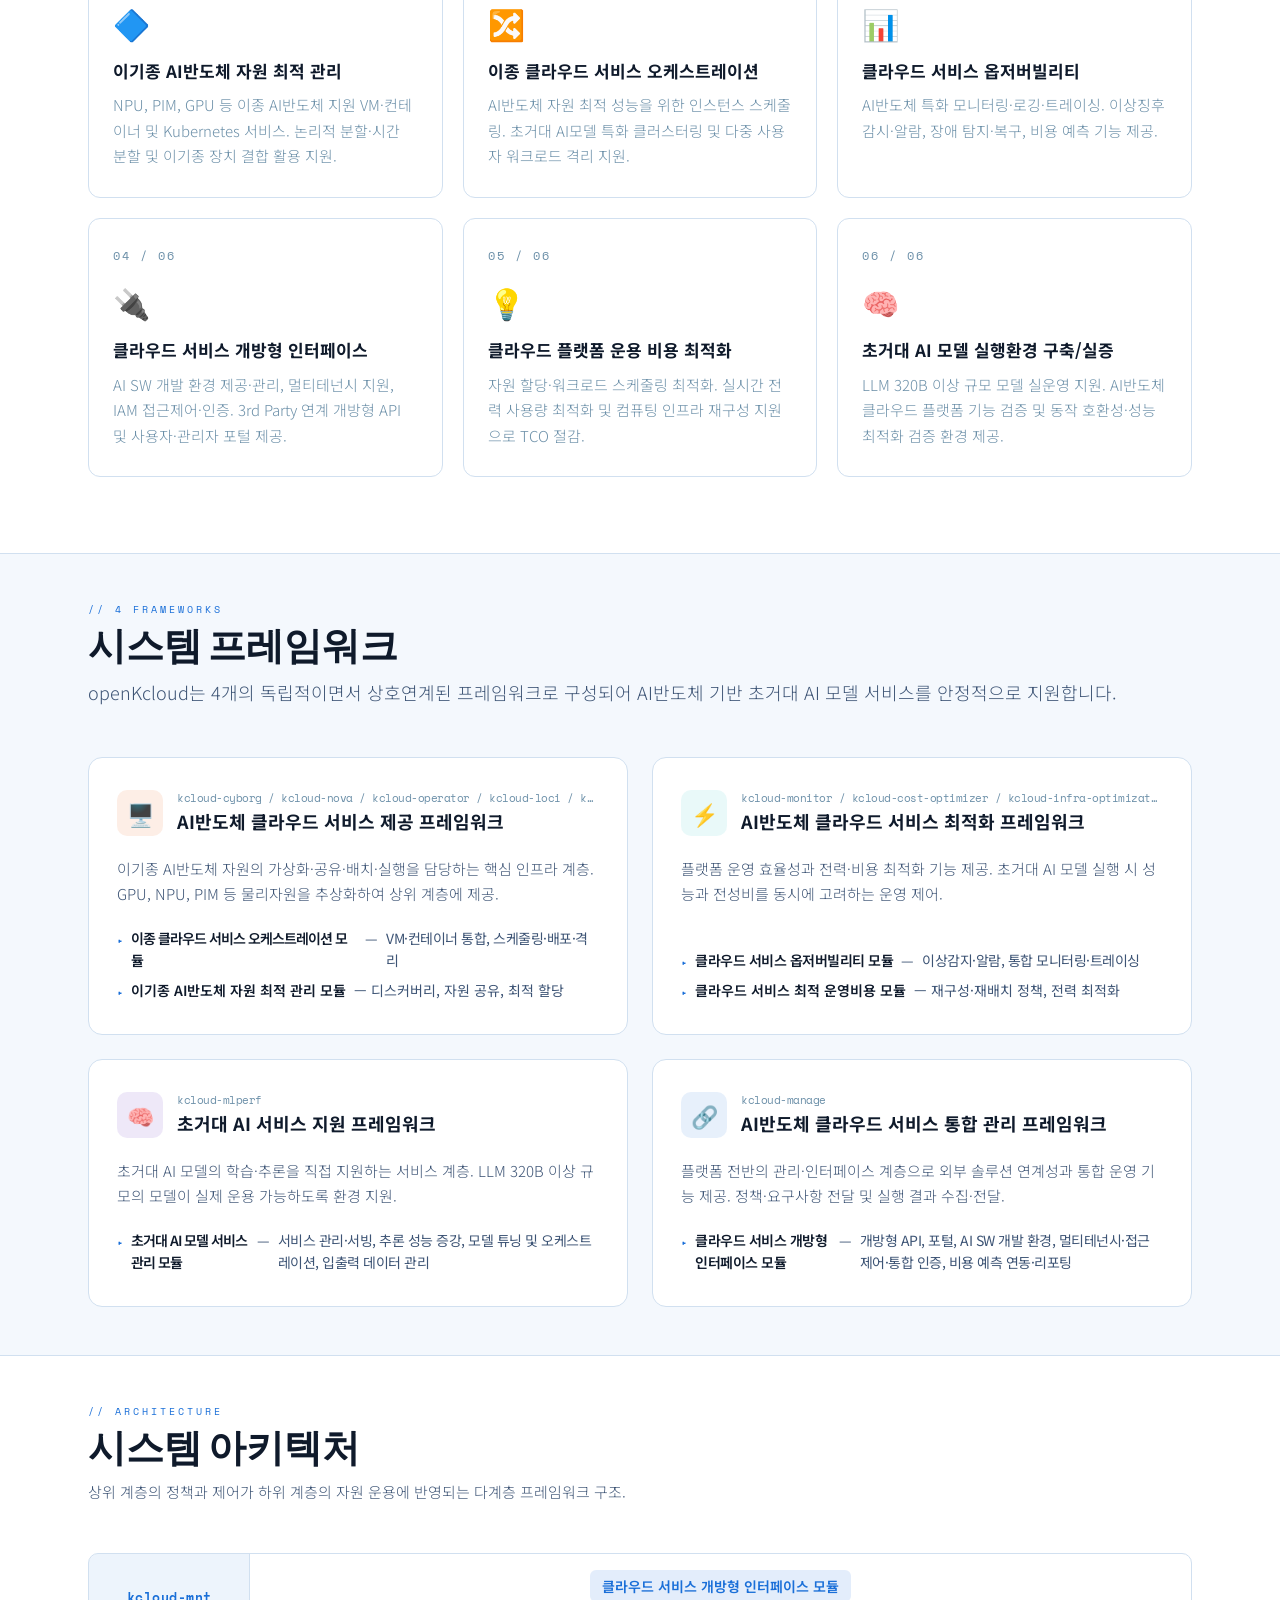
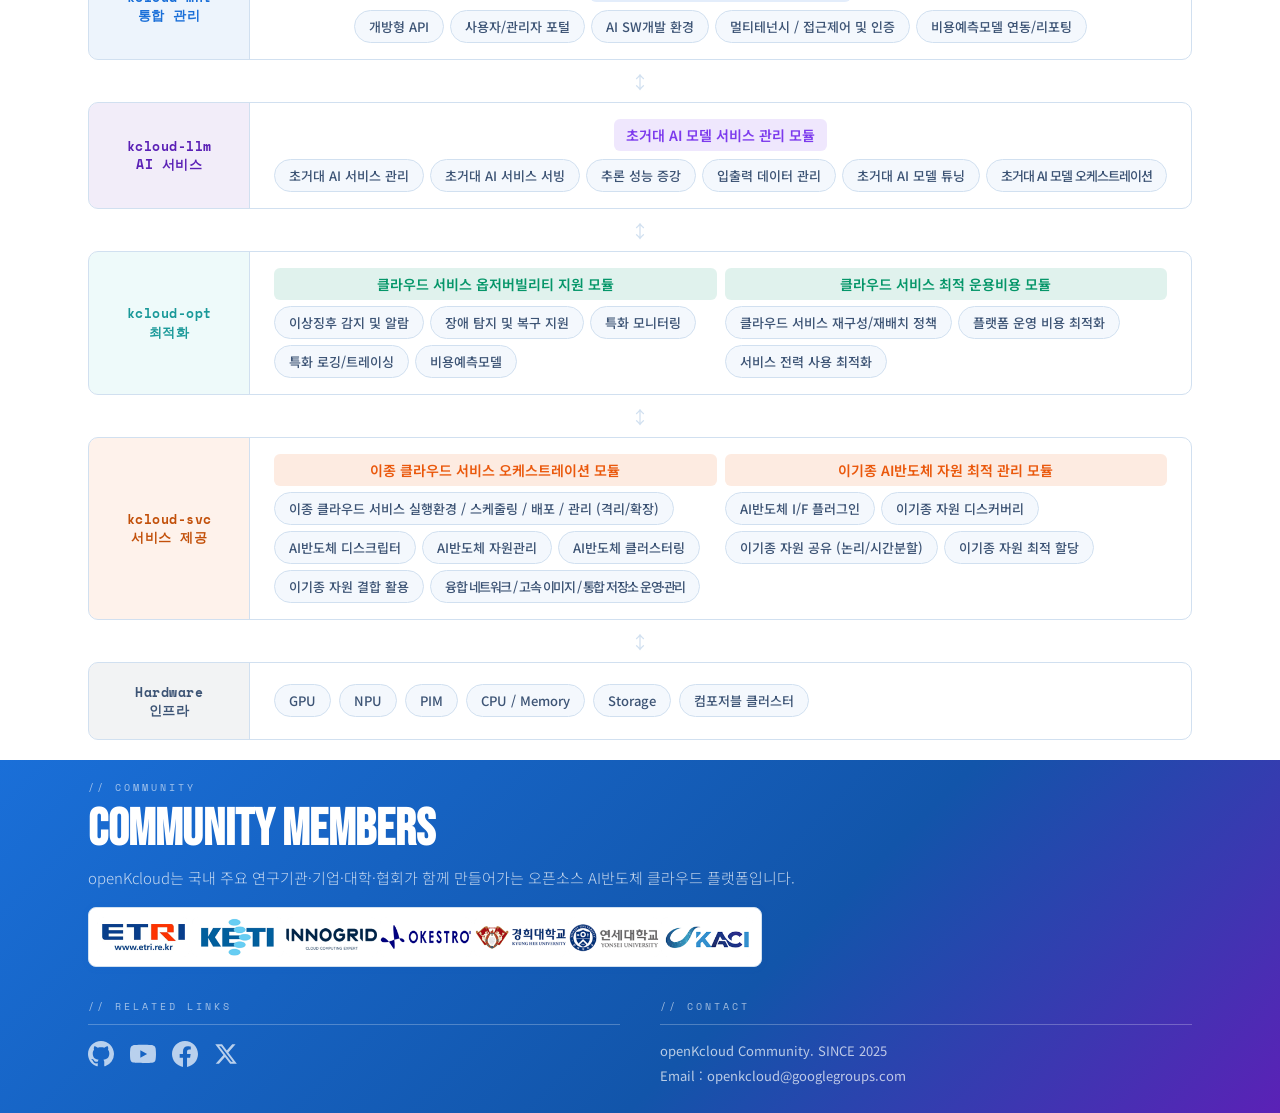
==== commit af73698c: "Update openKcloud DevDay 2026 before v2" ====
--- a/index.html
+++ b/index.html
@@ -84,7 +84,7 @@
           </div>
           <div class="latest-post-content">
             <span class="latest-post-type conference">CONFERENCE</span>
-            <div class="latest-post-title">openKcloud 2nd 컨퍼런스 openKcloud DevDay 2026<br>개최(11/10, 수)</div>
+            <div class="latest-post-title">openKcloud 3rd 컨퍼런스 - openKcloud DevDay 2026<br>개최</div>
             <div class="latest-post-date">2026.11.02</div>
           </div>          
         </a>
@@ -1433,7 +1433,7 @@
             <span class="news-date">2026.11.02</span>
             <span class="news-tag-pill tag-blog">공지</span>
           </div>
-          <div class="news-card-title">openKcloud 2nd 컨퍼런스 openKcloud DevDay 2026 개최(11/10, 수)</div>
+          <div class="news-card-title">openKcloud 3rd 컨퍼런스 - openKcloud DevDay 2026 개최</div>
           <p class="news-card-excerpt">2026.11.10(화) 13:30 ~ 17:50<br>ST Center(과학기술회관) 중회의실 3</p>
           <div class="news-card-footer">
             <span class="news-read-more">상세 보기</span>
@@ -1523,7 +1523,7 @@
             <span class="news-date">2026.05.18</span>
             <span class="news-tag-pill tag-blog">공지</span>
           </div>
-          <div class="news-card-title">openKcloud CollabDay 2026 개최</div>
+          <div class="news-card-title">openKcloud 2nd 컨퍼런스 - openKcloud CollabDay 2026 개최</div>
           <p class="news-card-excerpt">2026.05.27(수) 14:00 ~ 18:00 엘타워 토파즈홀</p>
           <div class="news-card-footer">
             <span class="news-read-more">상세 보기</span>
@@ -1559,7 +1559,7 @@
             <span class="news-date">2025.12.25</span>
             <span class="news-tag-pill tag-blog">공지</span>
           </div>
-          <div class="news-card-title">openKcloud 1st 컨퍼런스 openKcloud DevDay 2025 발표자료 공개</div>
+          <div class="news-card-title">openKcloud DevDay 2025 발표자료 공개</div>
           <p class="news-card-excerpt"> openKcloud 커뮤니티 제1차 컨퍼런스 결과물을 공유합니다. </p>
           <div class="news-card-footer">
             <span class="news-read-more">상세 보기</span>
@@ -1632,7 +1632,7 @@
             <span class="news-date">2025.10.25</span>
             <span class="news-tag-pill tag-blog">공지</span>
           </div>
-          <div class="news-card-title">openKcloud 1st 컨퍼런스 openKcloud DevDay 2025 개최</div>
+          <div class="news-card-title">openKcloud 1st 컨퍼런스 - openKcloud DevDay 2025 개최</div>
           <p class="news-card-excerpt">2025.11.25(화) 13:30 ~ 17:30 STCenter(과학기술회관) 프리미엄 중회의실</p>
           <div class="news-card-footer">
             <span class="news-read-more">상세 보기</span>
@@ -1862,7 +1862,7 @@
           <div class="thread-body">
             <div class="thread-title-row">
               <span class="thread-pin">📌</span>
-              <span class="thread-title">📢 openKcloud 2nd 컨퍼런스 openKcloud DevDay 2026 개최(11/10, 수)</span>
+              <span class="thread-title">📢 openKcloud 3rd 컨퍼런스 - openKcloud DevDay 2026 개최</span>
               <span class="thread-badge badge-announce">ANNOUNCE</span>
             </div>
             <div class="thread-meta">
@@ -1959,7 +1959,7 @@
           <div class="thread-body">
             <div class="thread-title-row">
               <span class="thread-pin">📌</span>
-              <span class="thread-title">📢 openKcloud CollabDay 2026 개최</span>
+              <span class="thread-title">📢 openKcloud 2nd 컨퍼런스 - openKcloud CollabDay 2026 개최</span>
               <span class="thread-badge badge-announce">ANNOUNCE</span>
             </div>
             <div class="thread-meta">
@@ -1979,7 +1979,7 @@
           <div class="thread-body">
             <div class="thread-title-row">
               <span class="thread-pin">📌</span>
-              <span class="thread-title">📢 openKcloud 1st 컨퍼런스 openKcloud DevDay 2025 발표자료 및 영상 공개</span>
+              <span class="thread-title">📢 openKcloud DevDay 2025 발표자료 및 영상 공개</span>
               <span class="thread-badge badge-announce">ANNOUNCE</span>
             </div>
             <div class="thread-meta">
@@ -2019,7 +2019,7 @@
           <div class="thread-body">
             <div class="thread-title-row">
               <span class="thread-pin">📌</span>
-              <span class="thread-title">📢 openKcloud 1st 컨퍼런스 openKcloud DevDay 2025 개최(11/25)</span>
+              <span class="thread-title">📢 openKcloud 1st 컨퍼런스 - openKcloud DevDay 2025 개최(11/25)</span>
               <span class="thread-badge badge-announce">ANNOUNCE</span>
             </div>
             <div class="thread-meta">
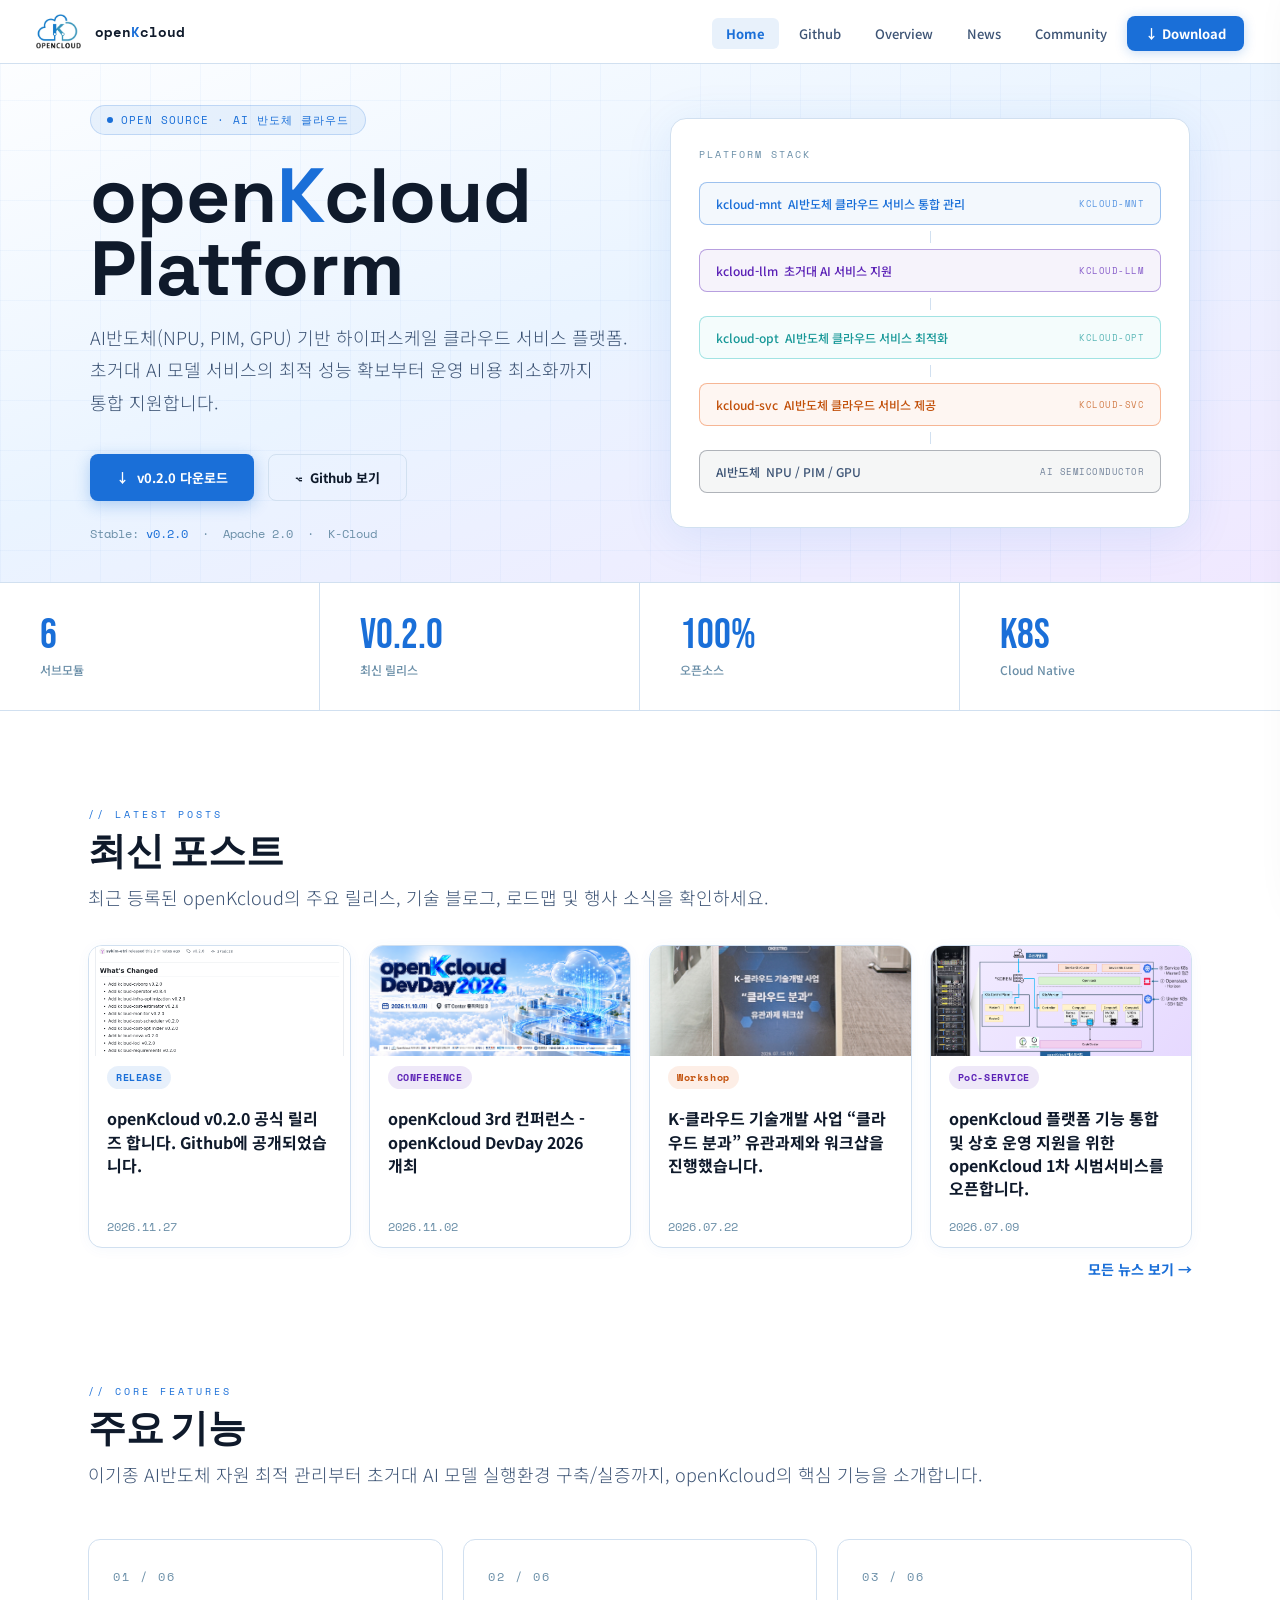
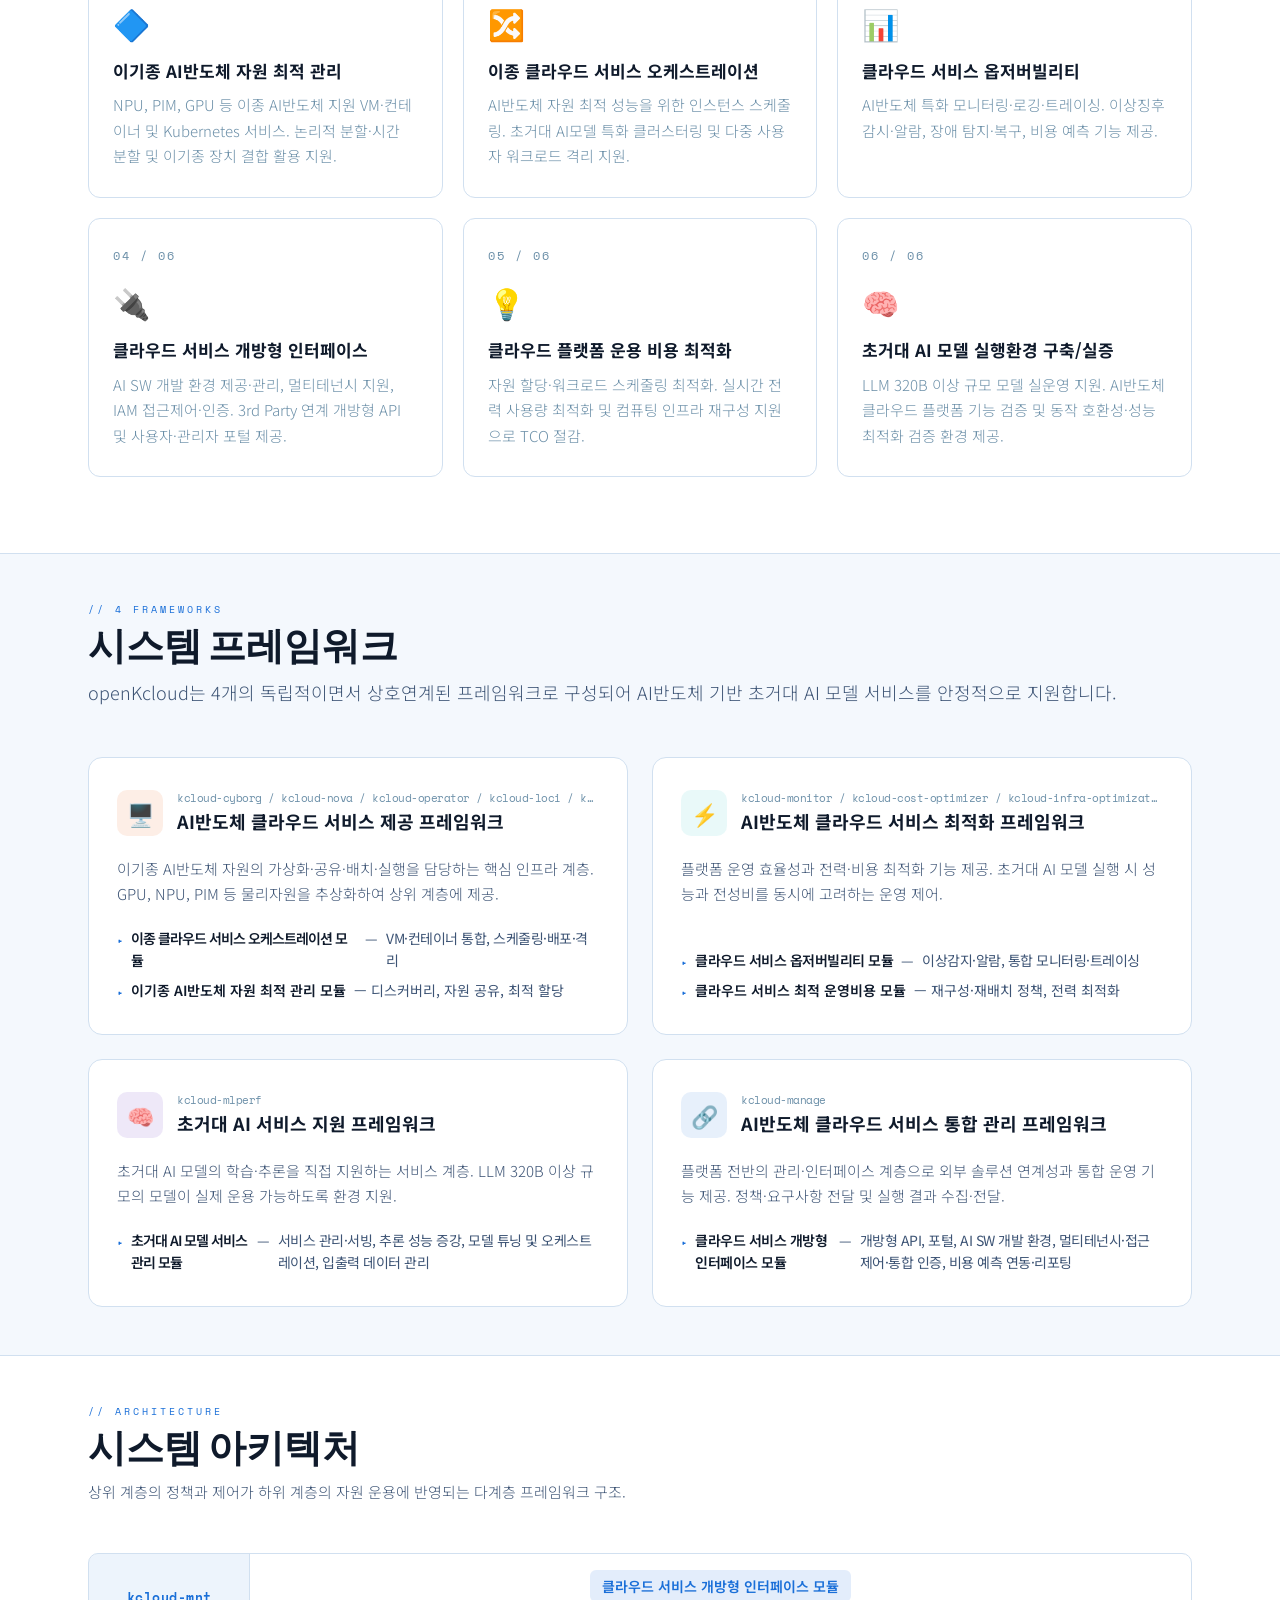
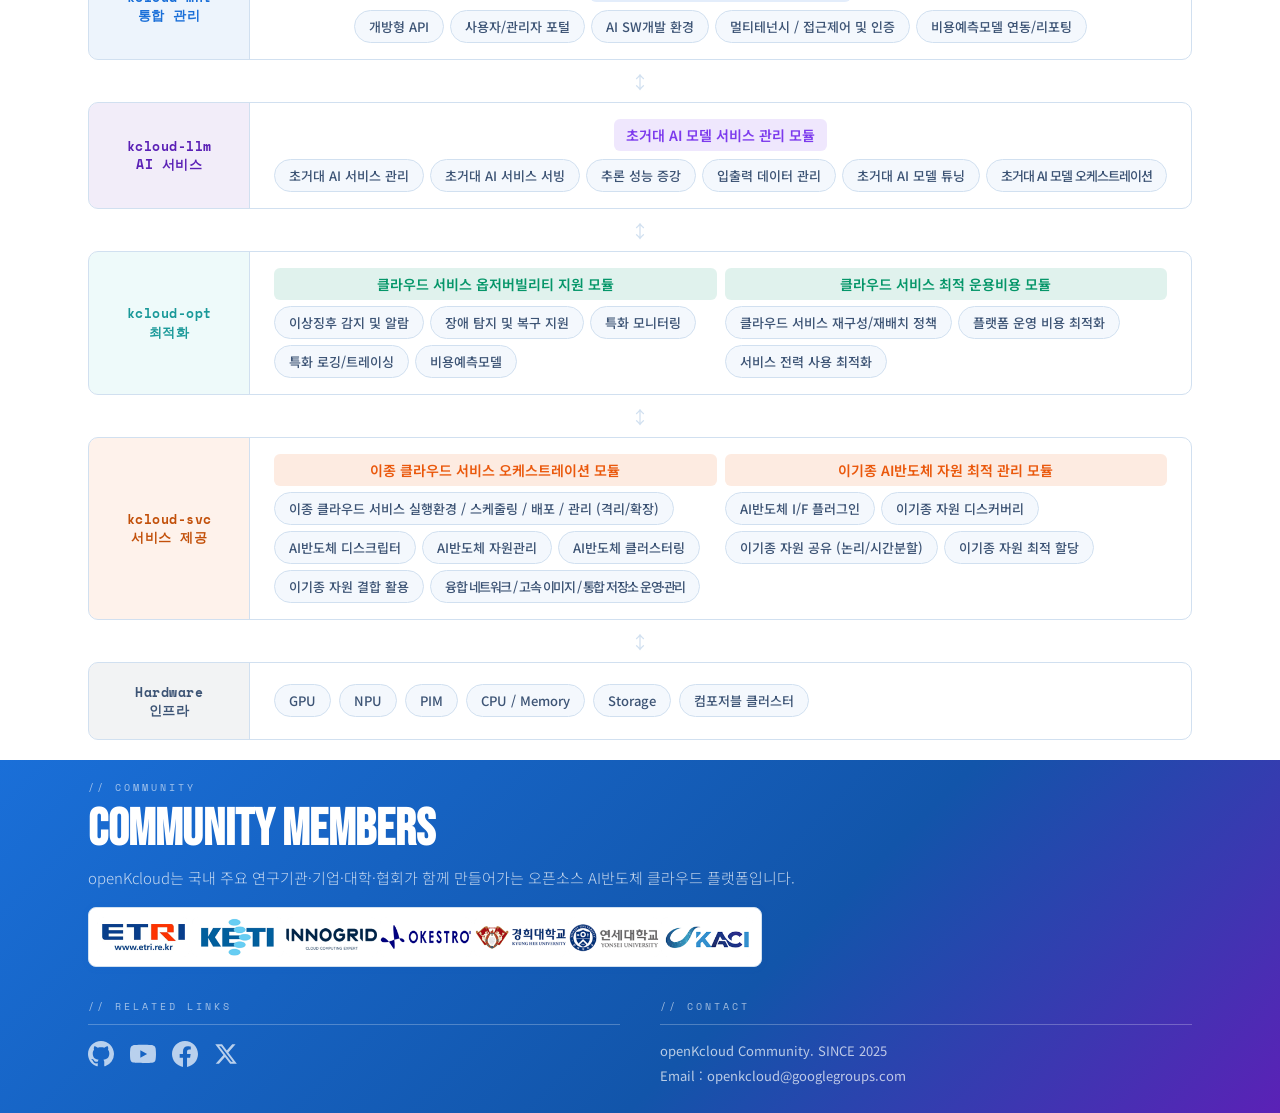
==== commit a4a4ec2b: "Add openKcloud v0.2.0 release notes - Add v0.2.0 release notes (per-framework highlights, breaking c" ====
--- a/index.html
+++ b/index.html
@@ -38,10 +38,10 @@
         <h1 class="hero-title">open<span class="hl">K</span>cloud<br>Platform</h1>
         <p class="hero-sub"><span style="white-space:nowrap;">AI반도체(NPU, PIM, GPU) 기반 하이퍼스케일 클라우드 서비스 플랫폼.</span> <span style="white-space:nowrap;">초거대 AI 모델 서비스의 최적 성능 확보부터 운영 비용 최소화까지</span><br>통합 지원합니다.</p>
         <div class="hero-btns">
-          <a href="#" class="btn-primary" onclick="showPage('download');return false;">↓ &nbsp;v0.1.5 다운로드</a>
+          <a href="#" class="btn-primary" onclick="showPage('download');return false;">↓ &nbsp;v0.2.0 다운로드</a>
           <a href="https://github.com/openKcloud" target="_blank" rel="noopener" class="btn-outline">⌥ &nbsp;Github 보기</a>
         </div>
-        <p class="hero-version">Stable: <span>v0.1.5</span> &nbsp;·&nbsp; Apache 2.0 &nbsp;·&nbsp; K-Cloud</p>
+        <p class="hero-version">Stable: <span>v0.2.0</span> &nbsp;·&nbsp; Apache 2.0 &nbsp;·&nbsp; K-Cloud</p>
       </div>
       <div class="hero-visual">
         <div class="hero-diagram">
@@ -63,7 +63,7 @@
   <!-- Stats -->
   <div class="stats-row reveal">
     <div class="stat-cell"><div class="stat-num">6</div><div class="stat-label">서브모듈</div></div>
-    <div class="stat-cell"><div class="stat-num">v0.1.5</div><div class="stat-label">최신 릴리스</div></div>
+    <div class="stat-cell"><div class="stat-num">v0.2.0</div><div class="stat-label">최신 릴리스</div></div>
     <div class="stat-cell"><div class="stat-num">100%</div><div class="stat-label">오픈소스</div></div>
     <div class="stat-cell"><div class="stat-num">K8s</div><div class="stat-label">Cloud Native</div></div>
   </div>
@@ -78,6 +78,17 @@
       </p>
 
       <div class="latest-posts-grid">
+        <a href="#" class="latest-post-card" onclick="showPage('news');openNewsDrawer('news-v020');return false;">
+          <div class="latest-post-img">
+            <img src="images/openkcloud_v0.2.0.png" alt="openkcloud_v0.2.0">
+          </div>
+          <div class="latest-post-content">
+            <span class="latest-post-type release">RELEASE</span>
+            <div class="latest-post-title">openKcloud v0.2.0 공식 릴리즈 합니다. Github에 공개되었습니다.</div>
+            <div class="latest-post-date">2026.11.27</div>
+          </div>
+        </a>
+
         <a href="#" class="latest-post-card" onclick="showPage('news');openNewsDrawer('news-openKcloud-DevDay-2026-before');return false;">
           <div class="latest-post-img">
             <img src="images/devday2026_recru.png" alt="openKcloud DevDay 2026 개최 안내">
@@ -111,16 +122,6 @@
           </div>
         </a>
 
-        <a href="#" class="latest-post-card" onclick="showPage('news');openNewsDrawer('news-v015');return false;">
-          <div class="latest-post-img">
-            <img src="images/openkcloud_v0.1.5.png" alt="openkcloud_v0.1.5">
-          </div>
-          <div class="latest-post-content">
-            <span class="latest-post-type release">RELEASE</span> 
-            <div class="latest-post-title">openKcloud v0.1.5 공식 릴리즈 합니다. Github에 공개되었습니다.</div>
-            <div class="latest-post-date">2026.06.30</div>
-          </div>
-        </a>
       </div>
 
       <div class="latest-posts-more">
@@ -572,14 +573,318 @@
             <div class="page-header-sep"></div>
 
             <div class="info-box" style="background:rgba(26,111,216,0.06);border-left:3px solid var(--primary);">
-              <p>📌 &nbsp;최신 릴리스는 <strong>v0.1.5</strong>입니다. v0.1.5에서는 국내 AI반도체 가속기 지원 확대, 드라이버 롤링 업그레이드, NPU 메트릭 수집, 비용·전력 최적화, MLPerf 평가 기능이 강화되었습니다.</p>
-            </div>
-
-            <!-- ── v0.1.5 ── -->
+              <p>📌 &nbsp;최신 릴리스는 <strong>v0.2.0</strong>입니다. v0.2.0에서는 지원 가속기 5종 확대(Tenstorrent Blackhole 추가), 장치 분할·공유 및 DRA 할당, OpenStack 대시보드·Cyborg·Magnum 배포 구성 요소 공개, 모니터링 API v2(미터링·장애 분석), 통합 관리 포털이 추가되었습니다. v0.1.5에서 업그레이드하는 경우 아래 <strong>Breaking Changes</strong>를 먼저 확인하세요.</p>
+            </div>
+
+            <!-- ── v0.2.0 ── -->
             <div style="margin-top:40px;">
               <div style="display:flex;align-items:center;gap:14px;margin-bottom:6px;flex-wrap:wrap;">
+                <h2 class="doc-h2" style="margin:0;">v0.2.0</h2>
+                <span style="font-family:'Space Mono',monospace;font-size:10px;background:var(--primary);color:#fff;padding:3px 10px;border-radius:100px;letter-spacing:0.5px;">LATEST</span>
+                <span style="font-family:'Space Mono',monospace;font-size:10px;background:var(--surface2);color:var(--text-muted);padding:3px 10px;border-radius:100px;">MAJOR UPDATE</span>
+              </div>
+
+              <p style="font-size:13px;color:var(--text-muted);font-family:'Space Mono',monospace;margin-bottom:24px;">
+                2026 Q4 &nbsp;·&nbsp; openKcloud Community
+              </p>
+
+              <p class="doc-p">
+                openKcloud v0.2.0은 2차년도 통합 릴리스입니다. 지원 가속기를 5종(NVIDIA GPU, FuriosaAI Warboy·RNGD, Rebellions ATOM, Tenstorrent Blackhole)으로 확대하고 장치 분할·공유와 DRA 기반 할당을 도입했습니다. OpenStack 대시보드(Horizon)·Cyborg·Magnum 배포 구성 요소를 새로 공개했고, 모니터링 API를 v2로 재구성해 미터링·장애 분석 기능을 추가했으며, 통합 관리 포털(kcloud-mnt)을 처음 공개합니다.
+              </p>
+
+              <!-- kcloud-svc -->
+              <div style="background:#f8fffe;border:1px solid #d1f0e8;border-radius:10px;padding:20px 24px;margin:28px 0 16px;">
+                <div style="font-family:'Space Mono',monospace;font-size:12px;color:#1a9999;font-weight:700;margin-bottom:16px;letter-spacing:0.5px;">
+                  🔷 kcloud-svc — AI반도체 클라우드 서비스 제공 프레임워크
+                </div>
+
+                <h4 style="font-size:14px;font-weight:700;color:var(--text);margin:18px 0 10px;">
+                  kcloud-operator <span style="font-family:'Space Mono',monospace;font-size:11px;font-weight:400;color:var(--text-muted);">v0.8.4 (K8s 1.31~1.34) · v0.6.3-k8s1.28 (K8s 1.26~1.30)</span>
+                </h4>
+
+                <div style="font-size:13px;font-weight:700;color:#16a34a;margin:10px 0 8px;">
+                  신규 기능 (New Features)
+                </div>
+                <ul class="doc-ul" style="margin:0 0 14px;">
+                  <li>Tenstorrent Blackhole 지원 (NVIDIA GPU, FuriosaAI Warboy·RNGD, Rebellions ATOM 포함 총 5종)</li>
+                  <li>장치 분할·공유 지원: NVIDIA MIG·MPS·time-slicing, FuriosaAI RNGD 파티션</li>
+                  <li>DRA(Dynamic Resource Allocation) 기반 장치 할당 (선택, 기본 비활성)</li>
+                  <li>장치 명세서(AcceleratorDescriptor) 기반 범용 device plugin·DRA 드라이버 자동 배포</li>
+                  <li>장치 상태(health) 감시 및 상태별 자동 조치</li>
+                  <li>벤더 비종속 가속기 요청 API(AcceleratorClass, AcceleratorWorkload), 관리 REST API 및 kubectl-npu CLI</li>
+                </ul>
+
+                <div style="font-size:13px;font-weight:700;color:#5b21b6;margin:10px 0 8px;">
+                  개선 사항 (Improvements)
+                </div>
+                <ul class="doc-ul" style="margin:0 0 14px;">
+                  <li>노드 가속기 자동 탐지 및 벤더 라벨 자동 부착</li>
+                  <li>드라이버 업그레이드 안전장치 강화(허용 버전 목록, 롤백 버전 재시도 방지, 호스트 드라이버 버전 확인)</li>
+                  <li>GHCR 공개 이미지·Helm 차트(OCI) 배포 및 폐쇄망 미러 설정 지원</li>
+                </ul>
+
+                <div style="font-size:13px;font-weight:700;color:#ea580c;margin:10px 0 8px;">
+                  버그 수정 (Bug Fixes)
+                </div>
+                <ul class="doc-ul" style="margin:0 0 18px;">
+                  <li>패키지 고정(hold)으로 NVIDIA 드라이버 설치가 반복 실패하던 문제 수정(설치 전 점검 추가)</li>
+                  <li>FuriosaAI RNGD exporter가 <code>libfuriosa_smi.so</code>를 찾지 못하던 문제 수정</li>
+                </ul>
+
+                <h4 style="font-size:14px;font-weight:700;color:var(--text);margin:18px 0 10px;">
+                  kcloud-operator-images <span style="font-family:'Space Mono',monospace;font-size:10px;font-weight:400;background:#dcfce7;color:#16a34a;padding:2px 8px;border-radius:100px;margin-left:4px;">NEW</span>
+                </h4>
+
+                <div style="font-size:13px;font-weight:700;color:#16a34a;margin:10px 0 8px;">
+                  신규 기능 (New Features)
+                </div>
+                <ul class="doc-ul" style="margin:0 0 18px;">
+                  <li>kcloud-operator가 노드에 배포하는 부속 이미지 저장소 공개 (<code>ghcr.io/openkcloud</code>)</li>
+                  <li>노드 에이전트(kcloud-node-manager), NVIDIA·FuriosaAI·Tenstorrent 드라이버 설치기</li>
+                  <li>FuriosaAI RNGD exporter(사용률·메모리·온도·전력 등 12종 지표), Tenstorrent device plugin</li>
+                </ul>
+
+                <h4 style="font-size:14px;font-weight:700;color:var(--text);margin:18px 0 10px;">
+                  kcloud-nova
+                </h4>
+
+                <div style="font-size:13px;font-weight:700;color:#5b21b6;margin:10px 0 8px;">
+                  개선 사항 (Improvements)
+                </div>
+                <ul class="doc-ul" style="margin:0 0 18px;">
+                  <li>Placement 기반 가속기 인식 스케줄러 Weigher(AcceleratorWeigher) 적용</li>
+                </ul>
+
+                <h4 style="font-size:14px;font-weight:700;color:var(--text);margin:18px 0 10px;">
+                  kcloud-horizon · kcloud-cyborg-dashboard · kcloud-magnum-ui <span style="font-family:'Space Mono',monospace;font-size:10px;font-weight:400;background:#dcfce7;color:#16a34a;padding:2px 8px;border-radius:100px;margin-left:4px;">NEW</span>
+                </h4>
+
+                <div style="font-size:13px;font-weight:700;color:#16a34a;margin:10px 0 8px;">
+                  신규 기능 (New Features)
+                </div>
+                <ul class="doc-ul" style="margin:0 0 18px;">
+                  <li>openKcloud용 OpenStack 대시보드(Horizon) 이미지 공개 — Magnum·Octavia·Cyborg 대시보드 플러그인 통합, kcloud 로고 적용</li>
+                  <li>Cyborg 대시보드 플러그인: 가속기 목록, Device Profile 관리, 가속기별 Resource Class·Trait 표시</li>
+                </ul>
+
+                <h4 style="font-size:14px;font-weight:700;color:var(--text);margin:18px 0 10px;">
+                  kcloud-magnum-capi-helm <span style="font-family:'Space Mono',monospace;font-size:10px;font-weight:400;background:#dcfce7;color:#16a34a;padding:2px 8px;border-radius:100px;margin-left:4px;">NEW</span>
+                </h4>
+
+                <div style="font-size:13px;font-weight:700;color:#16a34a;margin:10px 0 8px;">
+                  신규 기능 (New Features)
+                </div>
+                <ul class="doc-ul" style="margin:0 0 18px;">
+                  <li>Magnum CAPI Helm 드라이버 및 Magnum 컨테이너 이미지 공개</li>
+                  <li>클러스터 라벨로 애드온 선택 설치: kcloud-operator(기본 활성), NVIDIA GPU Operator, Mellanox Network Operator, Node Feature Discovery</li>
+                  <li><code>--image</code>로 생성한 노드 그룹에 해당 노드 그룹 이미지 적용</li>
+                </ul>
+
+                <h4 style="font-size:14px;font-weight:700;color:var(--text);margin:18px 0 10px;">
+                  kcloud-genestack · kcloud-openstack-helm <span style="font-family:'Space Mono',monospace;font-size:10px;font-weight:400;background:#dcfce7;color:#16a34a;padding:2px 8px;border-radius:100px;margin-left:4px;">NEW</span>
+                </h4>
+
+                <div style="font-size:13px;font-weight:700;color:#16a34a;margin:10px 0 8px;">
+                  신규 기능 (New Features)
+                </div>
+                <ul class="doc-ul" style="margin:0 0 18px;">
+                  <li>Genestack 기반 OpenStack 배포에 Cyborg 설치 지원 (openKcloud Cyborg 차트·이미지 사용)</li>
+                  <li>openKcloud용 Cyborg Helm 차트를 GHCR OCI로 배포</li>
+                </ul>
+
+                <h4 style="font-size:14px;font-weight:700;color:var(--text);margin:18px 0 10px;">
+                  kcloud-cyborg · kcloud-requirements · kcloud-loci
+                </h4>
+                <ul class="doc-ul" style="margin:0;">
+                  <li>v0.2.0 릴리스 세트에 맞춘 버전 태그 (기능 변경 없음)</li>
+                </ul>
+              </div>
+
+              <!-- kcloud-opt -->
+              <div style="background:#fdf8ff;border:1px solid #e2d4f8;border-radius:10px;padding:20px 24px;margin-bottom:16px;">
+                <div style="font-family:'Space Mono',monospace;font-size:12px;color:#5b21b6;font-weight:700;margin-bottom:16px;letter-spacing:0.5px;">
+                  ⚡ kcloud-opt — AI반도체 클라우드 서비스 최적화 프레임워크
+                </div>
+
+                <h4 style="font-size:14px;font-weight:700;color:var(--text);margin:18px 0 10px;">
+                  kcloud-monitor
+                </h4>
+
+                <div style="font-size:13px;font-weight:700;color:#16a34a;margin:10px 0 8px;">
+                  신규 기능 (New Features)
+                </div>
+                <ul class="doc-ul" style="margin:0 0 14px;">
+                  <li><code>/api/v2</code> 모니터링 API로 재구성(167개 라우트) — 클러스터·노드·가속기·스토리지·OpenStack·워크로드·로그·알람 통합 조회</li>
+                  <li>GPU·NPU(FuriosaAI RNGD, Rebellions) 가속기 메트릭 통합 조회, MIG 파티션 및 쓰로틀링·전력 캡 상태 조회</li>
+                  <li>IPMI 실측·Kepler 기반 전력 측정, Rook-Ceph 스토리지 및 OpenStack VM 조회·전력 귀속</li>
+                  <li>Loki 기반 로그 검색, 알람 정책·알림 채널(메일·webhook), LLM 서빙 SLO(TTFT·TPOT) 조회</li>
+                  <li>가속기 사용량 미터링, 단가 정책, 월말 비용 예측 및 예산 판정</li>
+                  <li>장애 탐지·분석(추정 원인·영향 범위) 및 복구 정보 제공 (조회·권고 전용)</li>
+                  <li>수집 주기 조정 및 메트릭 필터링 정책 관리(미리보기·적용·되돌리기)</li>
+                </ul>
+
+                <div style="font-size:13px;font-weight:700;color:#5b21b6;margin:10px 0 8px;">
+                  개선 사항 (Improvements)
+                </div>
+                <ul class="doc-ul" style="margin:0 0 14px;">
+                  <li>응답 형식 정리(UTC ISO 8601 시각 통일, 현재값·시계열 응답 분리)</li>
+                  <li>노드 전력 기준을 IPMI 실측으로 통일</li>
+                </ul>
+
+                <div style="font-size:13px;font-weight:700;color:#ea580c;margin:10px 0 8px;">
+                  버그 수정 (Bug Fixes)
+                </div>
+                <ul class="doc-ul" style="margin:0 0 18px;">
+                  <li>MIG 사용 노드의 물리 GPU 누락, GPU 메모리 총량 계산 오류 수정</li>
+                  <li>일부 클러스터에서 FuriosaAI NPU 전력이 수집되지 않던 문제 수정</li>
+                  <li>Cyborg flavor로 생성한 가속기 VM이 가속기 없음으로 표시되던 문제 수정</li>
+                  <li>로그·LLM 지연 알람 오탐 및 미해제 문제 수정</li>
+                </ul>
+
+                <h4 style="font-size:14px;font-weight:700;color:var(--text);margin:18px 0 10px;">
+                  kcloud-cost-scheduler
+                </h4>
+
+                <div style="font-size:13px;font-weight:700;color:#16a34a;margin:10px 0 8px;">
+                  신규 기능 (New Features)
+                </div>
+                <ul class="doc-ul" style="margin:0 0 14px;">
+                  <li>가속기 Model Fit 검사 및 Memory·Power·Thermal Headroom 기반 Placement Check</li>
+                  <li>Catalog 기반 Workload Profile 조회 및 Catalog-aware Scoring(Shadow Mode)</li>
+                  <li>예측 대비 실측 비교, Scheduling Decision Log·Phase Timing 기록</li>
+                  <li>Admission Webhook 기반 가속기 정보 자동 Annotation(Pod·Kueue Workload)</li>
+                  <li>GPU·NPU(FuriosaAI RNGD) LLM Serving 배포 매니페스트 및 이종 가속기 성능·전력 측정 도구</li>
+                </ul>
+
+                <div style="font-size:13px;font-weight:700;color:#5b21b6;margin:10px 0 8px;">
+                  개선 사항 (Improvements)
+                </div>
+                <ul class="doc-ul" style="margin:0 0 18px;">
+                  <li>Pending Pod Requeue(Backoff·Retry Limit) 안정화 및 Node Score Normalization 개선</li>
+                  <li>Node Cache에 GPU Metrics 및 Pod Overhead 반영</li>
+                </ul>
+
+                <h4 style="font-size:14px;font-weight:700;color:var(--text);margin:18px 0 10px;">
+                  kcloud-infra-optimization
+                </h4>
+
+                <div style="font-size:13px;font-weight:700;color:#16a34a;margin:10px 0 8px;">
+                  신규 기능 (New Features)
+                </div>
+                <ul class="doc-ul" style="margin:0 0 14px;">
+                  <li>gRPC 벤치마크에 LLM Serving 성능 지표(TTFT·TPOT p50/p95/p99) 추가</li>
+                  <li>LLM Token Metrics(Prompt·Completion·Session·Max Context) 지원</li>
+                </ul>
+
+                <div style="font-size:13px;font-weight:700;color:#5b21b6;margin:10px 0 8px;">
+                  개선 사항 (Improvements)
+                </div>
+                <ul class="doc-ul" style="margin:0 0 18px;">
+                  <li>CNN·LLM 성능 지표 체계 개선(Throughput 단위, End-to-End Latency)</li>
+                </ul>
+
+                <h4 style="font-size:14px;font-weight:700;color:var(--text);margin:18px 0 10px;">
+                  kcloud-cost-optimizer
+                </h4>
+
+                <div style="font-size:13px;font-weight:700;color:#16a34a;margin:10px 0 8px;">
+                  신규 기능 (New Features)
+                </div>
+                <ul class="doc-ul" style="margin:0 0 18px;">
+                  <li>Scheduler Admission Webhook 연동 테스트 스크립트 및 Go 개발 환경 구성 스크립트</li>
+                </ul>
+
+                <h4 style="font-size:14px;font-weight:700;color:var(--text);margin:18px 0 10px;">
+                  kcloud-cost-estimator
+                </h4>
+
+                <div style="font-size:13px;font-weight:700;color:#5b21b6;margin:10px 0 8px;">
+                  개선 사항 (Improvements)
+                </div>
+                <ul class="doc-ul" style="margin:0;">
+                  <li>Docker 기반 전력 예측 API Quick Start 가이드 개선</li>
+                </ul>
+              </div>
+
+              <!-- kcloud-llm -->
+              <div style="background:#fff8f4;border:1px solid #ffd8c0;border-radius:10px;padding:20px 24px;margin-bottom:16px;">
+                <div style="font-family:'Space Mono',monospace;font-size:12px;color:#c2500a;font-weight:700;margin-bottom:16px;letter-spacing:0.5px;">
+                  🧠 kcloud-llm — 초거대 AI 서비스 지원 프레임워크
+                </div>
+                <ul class="doc-ul" style="margin:0;">
+                  <li>v0.2.0 릴리스 세트에는 kcloud-llm 구성 요소가 포함되지 않습니다. (kcloud-mlperf v0.1.5는 릴리스 세트에서 제외)</li>
+                </ul>
+              </div>
+
+              <!-- kcloud-mnt -->
+              <div style="background:#f4f8fd;border:1px solid var(--border);border-radius:10px;padding:20px 24px;margin-bottom:16px;">
+                <div style="font-family:'Space Mono',monospace;font-size:12px;color:var(--text-mid);font-weight:700;margin-bottom:16px;letter-spacing:0.5px;">
+                  📊 kcloud-mnt — AI반도체 클라우드 서비스 통합 관리 프레임워크
+                </div>
+
+                <h4 style="font-size:14px;font-weight:700;color:var(--text);margin:18px 0 10px;">
+                  kcloud-mnt (openKcloud Portal) <span style="font-family:'Space Mono',monospace;font-size:10px;font-weight:400;background:#dcfce7;color:#16a34a;padding:2px 8px;border-radius:100px;margin-left:4px;">NEW</span>
+                </h4>
+
+                <div style="font-size:13px;font-weight:700;color:#16a34a;margin:10px 0 8px;">
+                  신규 기능 (New Features)
+                </div>
+                <ul class="doc-ul" style="margin:0 0 14px;">
+                  <li>Keycloak(OIDC) 로그인·세션 관리 및 RBAC 접근 제어</li>
+                  <li>IaaS 자원 신청 및 관리자 IaaS 관리(프로젝트·네트워크·라우터·보안그룹·볼륨·이미지·플레이버·가상서버)</li>
+                  <li>PaaS 자원 신청 및 관리자 PaaS 관리(서비스 클러스터·템플릿·워크로드·Pod)</li>
+                  <li>PaaS 클러스터 노드그룹 추가·삭제·노드 수 조정, 가상서버 인스턴스 스냅샷 생성</li>
+                  <li>인프라 모니터링 및 메뉴 관리</li>
+                </ul>
+
+                <div style="font-size:13px;font-weight:700;color:#5b21b6;margin:10px 0 8px;">
+                  개선 사항 (Improvements)
+                </div>
+                <ul class="doc-ul" style="margin:0 0 14px;">
+                  <li>프로젝트 멤버 수 즉시 갱신, 쿼터 수정 진입로 및 사용량 경고 추가</li>
+                </ul>
+
+                <div style="font-size:13px;font-weight:700;color:#ea580c;margin:10px 0 8px;">
+                  버그 수정 (Bug Fixes)
+                </div>
+                <ul class="doc-ul" style="margin:0;">
+                  <li>클러스터 템플릿 수정 시 라벨 삭제가 반영되지 않던 문제 수정</li>
+                </ul>
+              </div>
+
+              <!-- Breaking Changes -->
+              <div style="background:#fef2f2;border:1px solid #fecaca;border-radius:10px;padding:20px 24px;margin-bottom:16px;">
+                <div style="font-family:'Space Mono',monospace;font-size:12px;color:#dc2626;font-weight:700;margin-bottom:12px;letter-spacing:0.5px;">
+                  ⚠️ Breaking Changes — 업그레이드 전 확인 필요
+                </div>
+                <ul class="doc-ul" style="margin:0;">
+                  <li><strong>kcloud-operator</strong> — 차트 이름이 <code>npu-operator</code> → <code>kcloud-operator</code>로 변경되어 v0.1.5에서 직접 업그레이드할 수 없습니다. 기존 차트를 삭제한 뒤 새로 설치해야 합니다.</li>
+                  <li><strong>kcloud-operator</strong> — Kubernetes 1.31 이상은 차트 0.8.x, 1.26~1.30은 차트 0.6.x를 사용합니다.</li>
+                  <li><strong>kcloud-operator</strong> — 노드 라벨이 <code>kcloud.ai/&lt;벤더&gt;.present</code> 형식으로 변경되었고, 기본 이미지 저장소가 <code>ghcr.io/openkcloud</code>로 변경되었습니다.</li>
+                  <li><strong>kcloud-monitor</strong> — <code>/api/v1</code>이 종료되어 모든 경로가 <code>/api/v2</code>로 바뀌었습니다. 토큰 발급은 <code>POST /api/v2/auth/login</code>(JWT) 또는 <code>X-API-Key</code>를 사용하며, 내보내기 형식은 CSV·JSON만 지원합니다.</li>
+                  <li><strong>kcloud-monitor</strong> — <code>PROMETHEUS_URL</code>이 필수가 되었고 환경 변수 항목이 바뀌었으므로 <code>.env.example</code> 기준으로 다시 설정해야 합니다.</li>
+                  <li><strong>kcloud-mnt</strong> — 소스 저장소가 <code>openkcloud/kcloud-mnt</code>로 이관되었습니다. 신규 설치 시 Keycloak 클라이언트 시크릿 등은 <code>--set</code>으로 주입해야 합니다.</li>
+                </ul>
+              </div>
+
+              <!-- Known Issues -->
+              <div style="background:#fffbeb;border:1px solid #fde68a;border-radius:10px;padding:20px 24px;margin-bottom:16px;">
+                <div style="font-family:'Space Mono',monospace;font-size:12px;color:#b45309;font-weight:700;margin-bottom:12px;letter-spacing:0.5px;">
+                  🔎 알려진 이슈 (Known Issues)
+                </div>
+                <ul class="doc-ul" style="margin:0;">
+                  <li><strong>kcloud-operator</strong> — VM 환경에서 RNGD를 사용하던 VM이 비정상 종료되면 다음 VM이 장치를 사용하지 못하는 문제가 있으며, 다음 버전에서 대응 예정입니다.</li>
+                  <li><strong>kcloud-operator</strong> — 커널별 사전 빌드 드라이버 이미지는 벤더 재배포 조건으로 공개하지 않습니다. 공개 설치기는 노드에서 드라이버를 빌드하므로 패키지 저장소 접근이 필요합니다.</li>
+                  <li><strong>kcloud-monitor</strong> — <code>DATABASE_URL</code> 미설정 시 알람·미터링·장애 이력·수집 정책 API가 503을 반환합니다.</li>
+                  <li><strong>kcloud-monitor</strong> — VM GPU passthrough 조회 API는 아직 구현되지 않았습니다.</li>
+                </ul>
+              </div>
+            </div>
+
+            <!-- ── v0.1.5 ── -->
+            <div style="margin-top:48px;padding-top:32px;border-top:1px solid var(--border);">
+              <div style="display:flex;align-items:center;gap:14px;margin-bottom:6px;flex-wrap:wrap;">
                 <h2 class="doc-h2" style="margin:0;">v0.1.5</h2>
-                <span style="font-family:'Space Mono',monospace;font-size:10px;background:var(--primary);color:#fff;padding:3px 10px;border-radius:100px;letter-spacing:0.5px;">LATEST</span>
                 <span style="font-family:'Space Mono',monospace;font-size:10px;background:var(--surface2);color:var(--text-muted);padding:3px 10px;border-radius:100px;">FEATURE UPDATE</span>
               </div>
 
@@ -994,10 +1299,10 @@
               <table class="fw-table">
                 <tr><th>항목</th><th>권장 요구 사항</th></tr>
                 <tr><td>OS</td><td>Ubuntu 22.04 LTS</td></tr>
-                <tr><td>Kubernetes</td><td>v1.28 이상 권장</td></tr>
+                <tr><td>Kubernetes</td><td>v1.31~1.34 (kcloud-operator 0.8.x), v1.26~1.30 (kcloud-operator 0.6.x)</td></tr>
                 <tr><td>OpenStack</td><td>2024.1 기반 구성 요소 지원</td></tr>
-                <tr><td>GPU/NPU</td><td>NVIDIA GPU, FuriosaAI RNGD, Rebellions ATOM+ 등 AI반도체 가속기 지원</td></tr>
-                <tr><td>모니터링</td><td>Prometheus, Grafana, DCGM, Kepler 연동 권장</td></tr>
+                <tr><td>GPU/NPU</td><td>NVIDIA GPU, FuriosaAI Warboy·RNGD, Rebellions ATOM, Tenstorrent Blackhole 등 AI반도체 가속기 지원</td></tr>
+                <tr><td>모니터링</td><td>Prometheus(필수), Loki, PostgreSQL, Grafana, DCGM, Kepler 연동 권장</td></tr>
               </table>
             </div>
 
@@ -1416,8 +1721,8 @@
 
     <!-- Filter tabs -->
     <div class="news-filter-bar">
-      <button class="news-filter-btn active" onclick="filterNews(this,'all')">전체 <span class="news-count-badge">12</span></button>
-      <button class="news-filter-btn" onclick="filterNews(this,'release')">🚀 릴리스 <span class="news-count-badge">2</span></button>
+      <button class="news-filter-btn active" onclick="filterNews(this,'all')">전체 <span class="news-count-badge">13</span></button>
+      <button class="news-filter-btn" onclick="filterNews(this,'release')">🚀 릴리스 <span class="news-count-badge">3</span></button>
       <button class="news-filter-btn" onclick="filterNews(this,'blog')">📑 공지 &amp;💻 블로그 <span class="news-count-badge">8</span></button>
       <button class="news-filter-btn" onclick="filterNews(this,'roadmap')">🧭 로드맵 <span class="news-count-badge">1</span></button>
       <button class="news-filter-btn" onclick="filterNews(this,'media')">📰 미디어 <span class="news-count-badge">2</span></button>
@@ -1474,6 +1779,24 @@
           <div class="news-card-footer">
             <span class="news-read-more">상세 보기</span>
             <span class="news-source-badge">시범서비스</span>
+          </div>
+        </div>
+      </div>
+      <!-- RELEASE 3 -->
+      <div class="news-card reveal" data-cat="release" onclick="openNewsDrawer('news-v020')">
+        <div class="news-card-img">
+           <img src="images/openkcloud_v0.2.0.png" alt="openKcloud_v0.2.0" class="news-card-thumb">
+        </div>
+        <div class="news-card-body">
+          <div class="news-meta">
+            <span class="news-date">2026.11.27</span>
+            <span class="news-tag-pill tag-release">RELEASE</span>
+          </div>
+          <div class="news-card-title">openKcloud v0.2.0 공식 릴리스</div>
+          <p class="news-card-excerpt">openKcloud v0.2.0은 지원 가속기 5종 확대, 장치 분할·공유 및 DRA 할당, OpenStack 대시보드·Magnum 배포 구성 요소, 모니터링 API v2, 통합 관리 포털을 새로 제공하는 2차년도 통합 릴리스</p>
+          <div class="news-card-footer">
+            <span class="news-read-more">상세 보기</span>
+            <span class="news-source-badge">v0.2.0</span>
           </div>
         </div>
       </div>
@@ -1698,6 +2021,44 @@
     <div class="dl-cards">
       <div class="dl-card featured">
         <div class="dl-badge">LATEST</div>
+        <div class="dl-version">v0.2.0</div>
+        <div class="dl-title">openKcloud Platform</div>
+        <p class="dl-desc">지원 가속기 5종 확대, 장치 분할·공유 및 DRA 할당, OpenStack 대시보드·Cyborg·Magnum 배포 구성 요소, 모니터링 API v2(미터링·장애 분석), 통합 관리 포털 공개 </p>
+        <div class="dl-info">
+          <div class="dl-info-item"><strong>2026.11.27</strong>릴리스 날짜</div>
+          <div class="dl-info-item"><strong>Apache 2.0</strong>라이선스</div>
+          <div class="dl-info-item"><strong>Kubernetes 1.26+</strong>요구사항</div>
+        </div>
+        <div class="dl-btn"><a href="https://github.com/openkcloud/openkcloud/archive/refs/tags/v0.2.0.tar.gz" class="btn-primary" target="_blank" rel="noopener">↓ &nbsp;Source (.tar.gz)</a>   
+        </div>
+        <div class="dl-btn"><a href="https://github.com/openkcloud/openkcloud/archive/refs/tags/v0.2.0.zip" class="btn-primary" target="_blank" rel="noopener">↓ &nbsp;Source (.zip)</a>   
+        </div>           
+      </div>      
+    </div>
+    <div class="dl-changelog">
+      <div class="dl-changelog-title">📋 변경 이력</div>
+      <div class="changelog-item">
+        <div class="changelog-ver">v0.2.0</div>
+        <div class="changelog-date">2026.11</div>
+        <ul class="changelog-list">
+          <li>kcloud-operator v0.8.4: Tenstorrent Blackhole 지원(5종 가속기), MIG·MPS·time-slicing·RNGD 파티션 장치 분할·공유, DRA 할당, 장치 상태 감시</li>
+          <li>kcloud-operator-images (신규): 노드 에이전트, NVIDIA·FuriosaAI·Tenstorrent 드라이버 설치기, FuriosaAI RNGD exporter</li>
+          <li>kcloud-nova: Placement 기반 가속기 인식 스케줄러 Weigher(AcceleratorWeigher) 적용</li>
+          <li>kcloud-horizon·cyborg-dashboard·magnum-ui (신규): Cyborg·Magnum 플러그인을 통합한 openKcloud용 Horizon 대시보드</li>
+          <li>kcloud-magnum-capi-helm·genestack·openstack-helm (신규): Magnum CAPI Helm 드라이버, Genestack 기반 Cyborg 배포, Cyborg Helm 차트(OCI)</li>
+          <li>kcloud-monitor: <code>/api/v2</code> 재구성(167개 라우트), 가속기·전력·Ceph·OpenStack·로그·알람 통합, 미터링·비용 예측, 장애 분석·복구 정보</li>
+          <li>kcloud-cost-scheduler: Model Fit·Headroom 기반 Placement Check, Catalog-aware Scoring, Scheduling Decision Log</li>
+          <li>kcloud-infra-optimization: LLM Serving 성능 지표(TTFT·TPOT) 및 Token Metrics 지원</li>
+          <li>kcloud-cost-optimizer·cost-estimator: Admission Webhook 연동 테스트 스크립트, 전력 예측 API Quick Start 개선</li>
+          <li>kcloud-mnt (신규): openKcloud Portal — Keycloak(OIDC)·RBAC, IaaS/PaaS 자원 신청·관리, 인프라 모니터링</li>
+          <li>kcloud-mlperf: 릴리스 세트에서 제외</li>
+        </ul>
+      </div>
+    </div>
+
+    <div class="dl-cards previous-version">
+      <div class="dl-card featured">
+        <div class="dl-badge">PREVIOUS</div>
         <div class="dl-version">v0.1.5</div>
         <div class="dl-title">openKcloud Platform</div>
         <p class="dl-desc">국내 AI반도체 가속기 지원 확대, 드라이버 업그레이드 안정성 강화, NPU 메트릭 수집, 비용·전력 최적화, MLPerf 평가 기능을 고도화 </p>
@@ -1781,7 +2142,7 @@
     </div>
     <div class="gh-stats-grid">
       <div class="gh-stat"><div class="gh-stat-num">19</div><div class="gh-stat-label">Repositories</div></div>
-      <div class="gh-stat"><div class="gh-stat-num">v0.1.5</div><div class="gh-stat-label">Latest Release</div></div>
+      <div class="gh-stat"><div class="gh-stat-num">v0.2.0</div><div class="gh-stat-label">Latest Release</div></div>
       <div class="gh-stat"><div class="gh-stat-num">Apache</div><div class="gh-stat-label">License 2.0</div></div>
       <div class="gh-stat"><div class="gh-stat-num" style="font-size:36px;letter-spacing:-0.5px;">K-Cloud</div><div class="gh-stat-label">AI Semiconductor Cloud</div></div>
     </div>
@@ -1857,6 +2218,26 @@
       </div>
       <div class="forum-threads">
 
+        <div class="forum-thread pinned" data-cat="announce" onclick="openThreadDetail(11)">
+          <div class="thread-avatar avatar-teal">K</div>
+          <div class="thread-body">
+            <div class="thread-title-row">
+              <span class="thread-pin">📌</span>
+              <span class="thread-title">📢 openKcloud v0.2.0 공식 릴리스 — 릴리스 노트</span>
+              <span class="thread-badge badge-announce">RELEASE</span>
+            </div>
+            <div class="thread-meta">
+              <span>openKcloud 커뮤니티</span>
+              <span>·</span>
+              <span>kcloud-svc, kcloud-opt, kcloud-mnt, kcloud-operator, kcloud-monitor, kcloud-horizon</span>
+            </div>
+          </div>
+          <div class="thread-stats">
+            <span class="thread-stat-num">💬 0</span>
+            <span class="thread-time">2026-11-27</span>
+          </div>
+        </div>
+
         <div class="forum-thread pinned" data-cat="announce" onclick="openThreadDetail(10)">
           <div class="thread-avatar avatar-blue">K</div>
           <div class="thread-body">
@@ -1931,7 +2312,7 @@
           </div>
           <div class="thread-stats">
             <span class="thread-stat-num">💬 0</span>
-            <span class="thread-time">2025-11-27</span>
+            <span class="thread-time">2026-06-30</span>
           </div>
         </div>
         <div class="forum-thread pinned" data-cat="announce" onclick="openThreadDetail(1)">
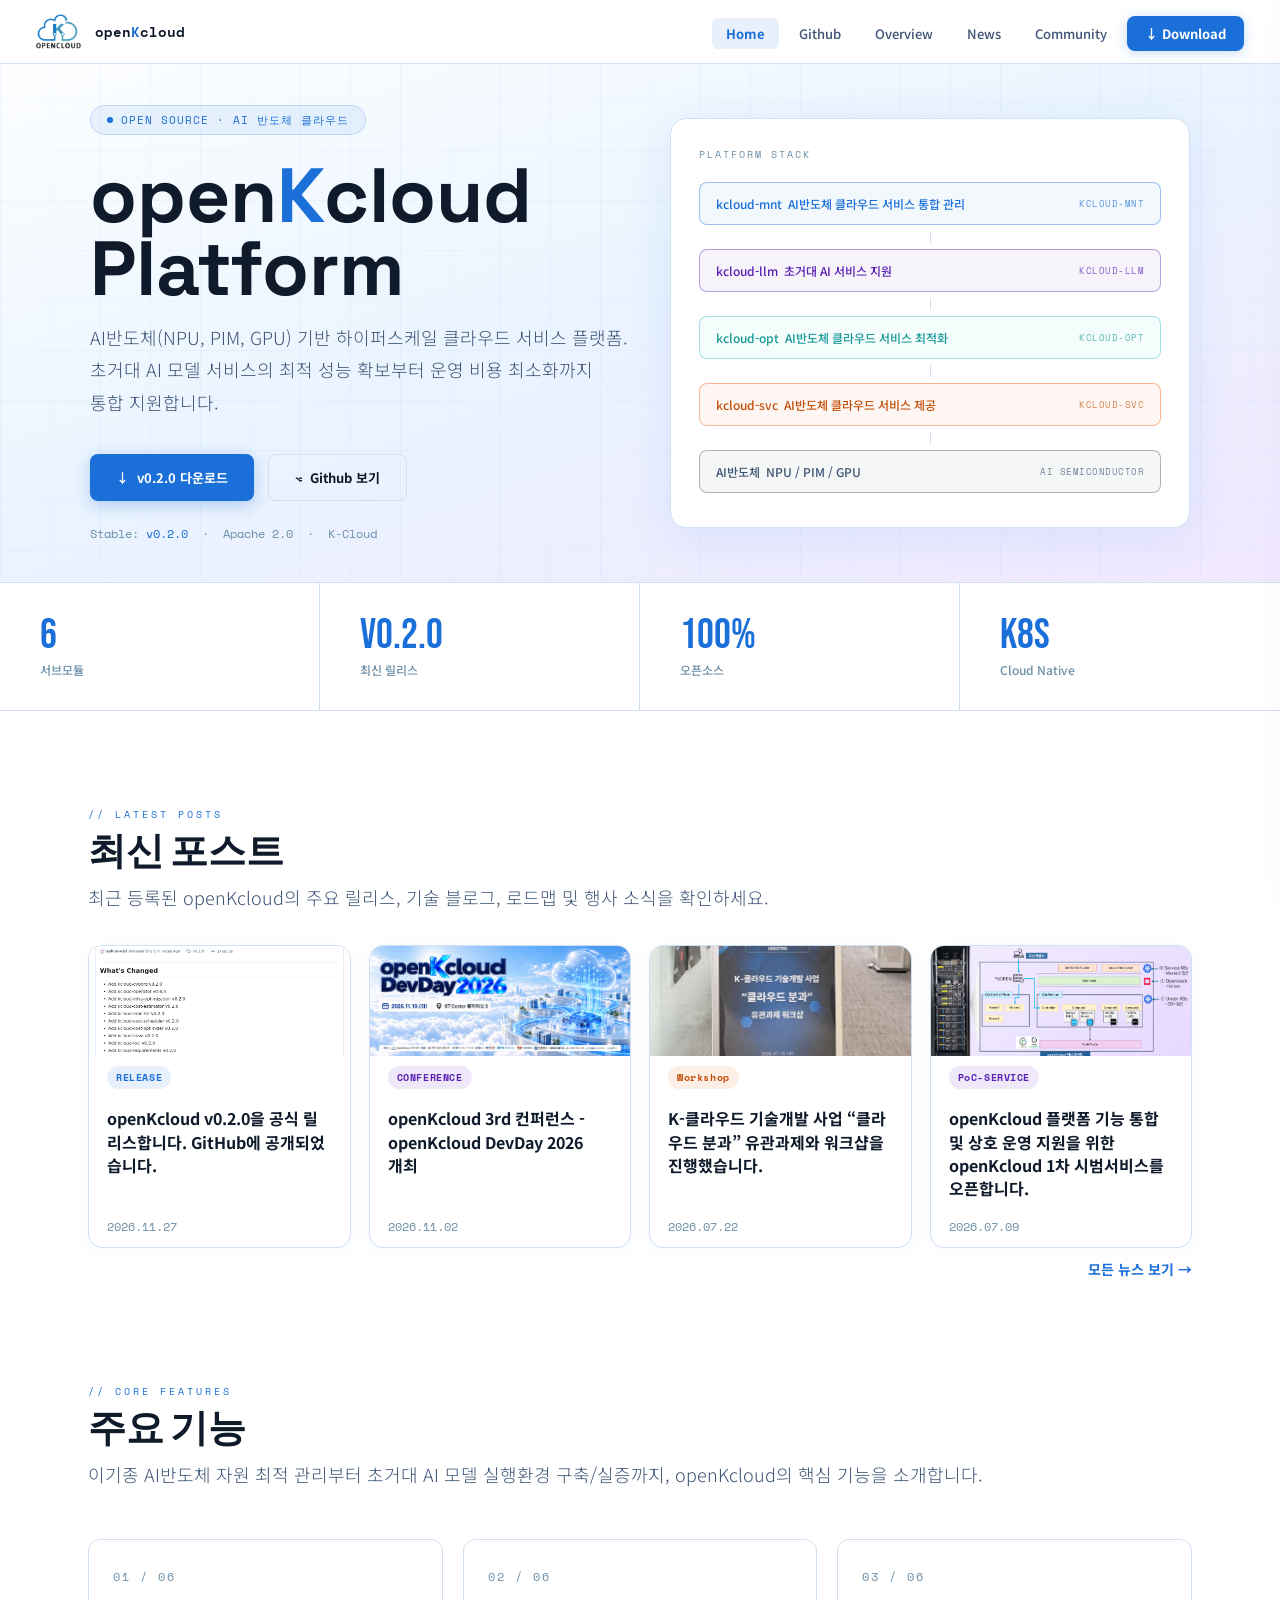
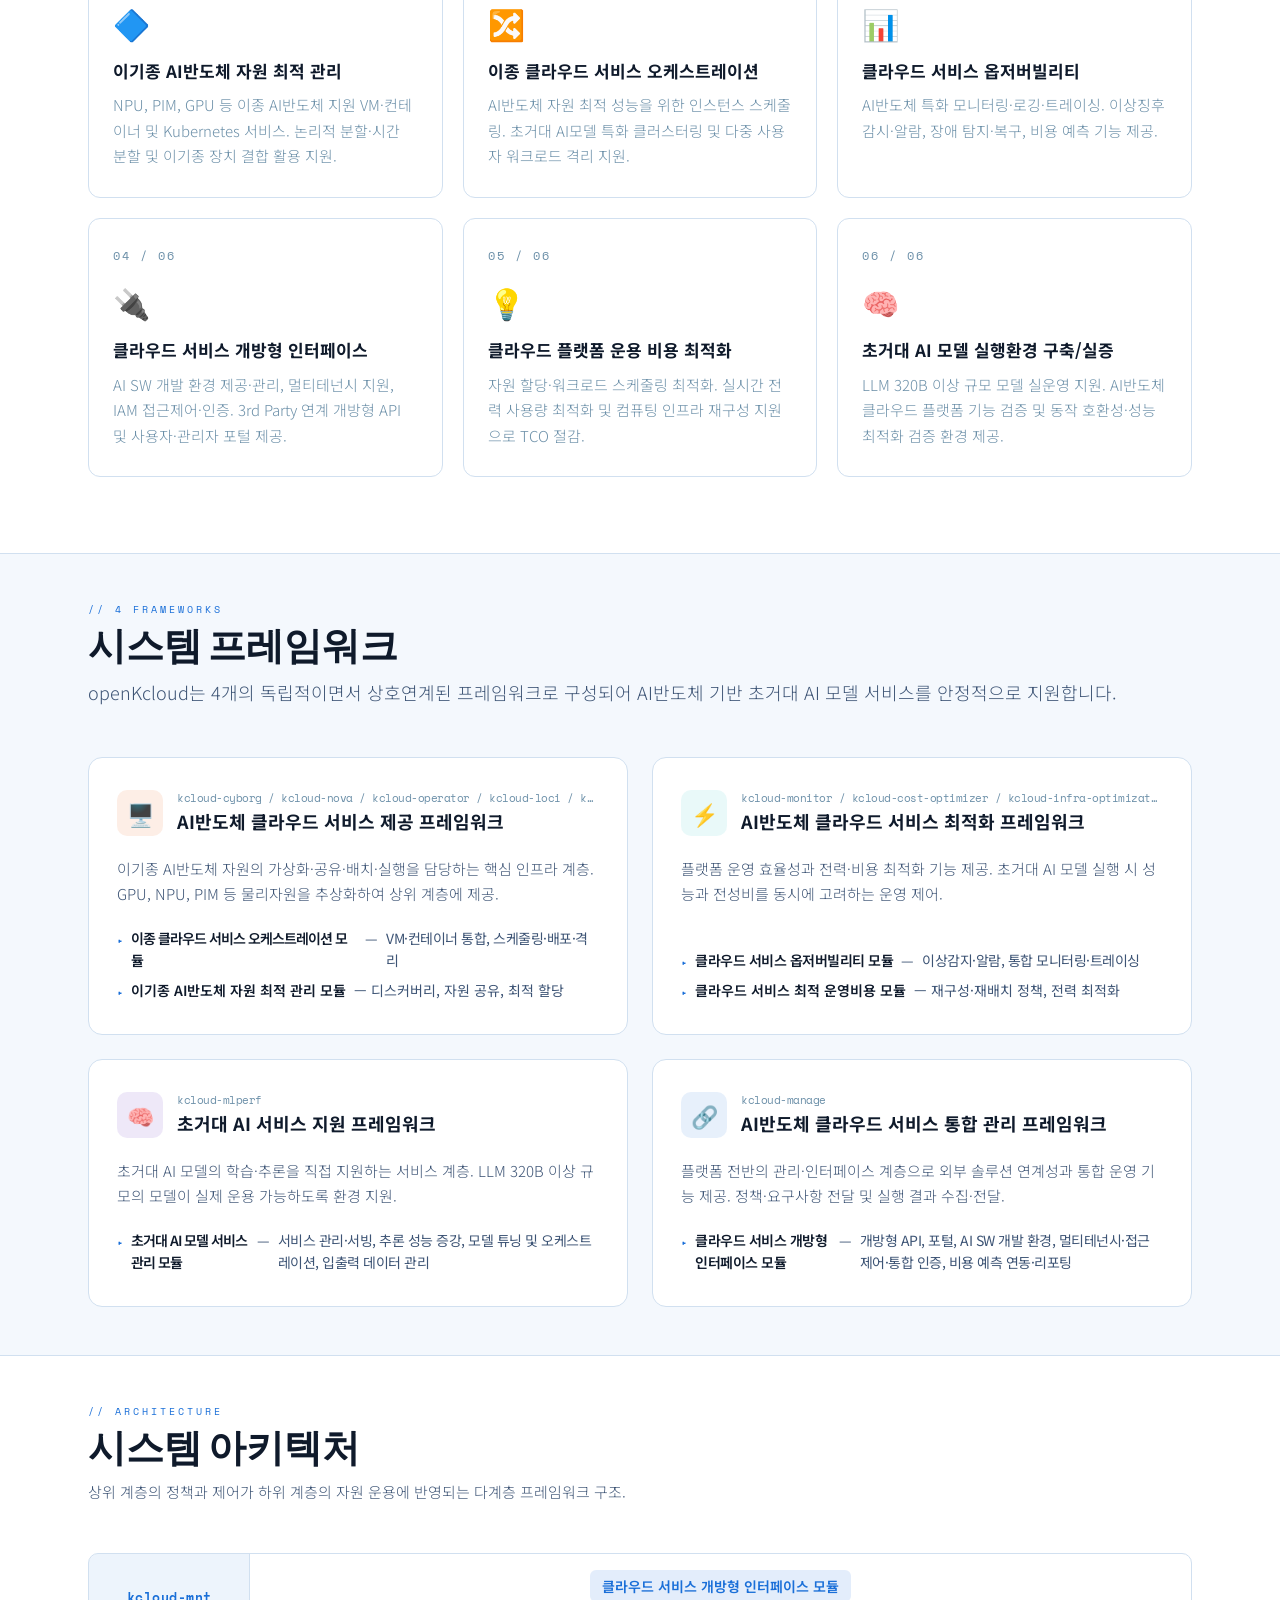
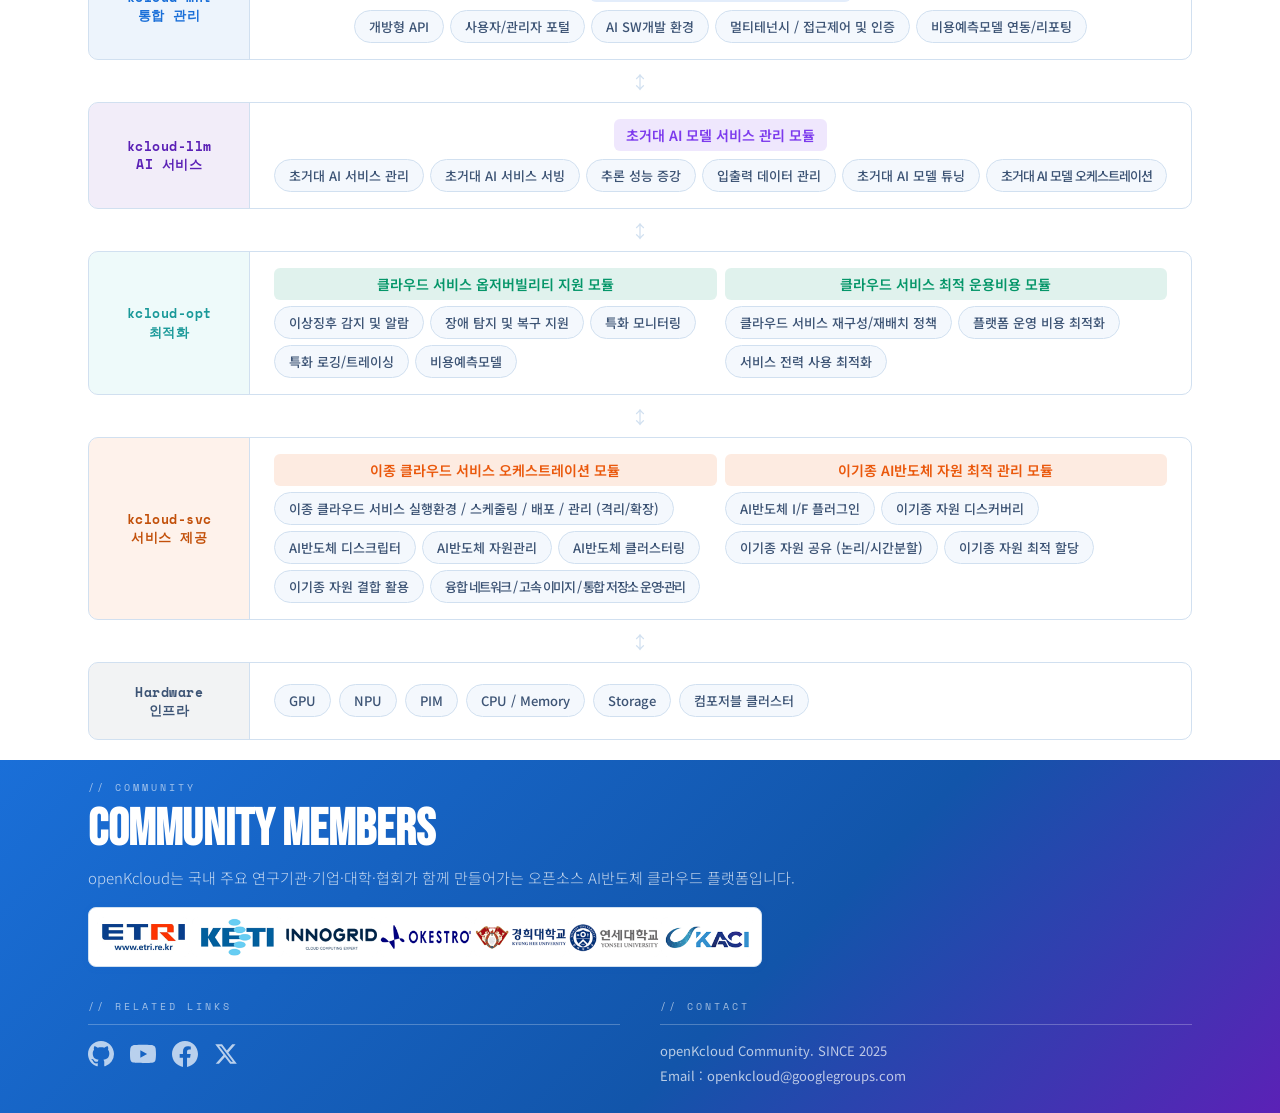
==== commit f255a1ff: "Polish v0.2.0 release notes wording and layout - Unify "릴리즈" to "릴리스" - Condense news highlights to " ====
--- a/index.html
+++ b/index.html
@@ -84,7 +84,7 @@
           </div>
           <div class="latest-post-content">
             <span class="latest-post-type release">RELEASE</span>
-            <div class="latest-post-title">openKcloud v0.2.0 공식 릴리즈 합니다. Github에 공개되었습니다.</div>
+            <div class="latest-post-title">openKcloud v0.2.0을 공식 릴리스합니다. GitHub에 공개되었습니다.</div>
             <div class="latest-post-date">2026.11.27</div>
           </div>
         </a>
@@ -628,7 +628,7 @@
                 </div>
                 <ul class="doc-ul" style="margin:0 0 18px;">
                   <li>패키지 고정(hold)으로 NVIDIA 드라이버 설치가 반복 실패하던 문제 수정(설치 전 점검 추가)</li>
-                  <li>FuriosaAI RNGD exporter가 <code>libfuriosa_smi.so</code>를 찾지 못하던 문제 수정</li>
+                  <li><span>FuriosaAI RNGD exporter가 <code>libfuriosa_smi.so</code>를 찾지 못하던 문제 수정</span></li>
                 </ul>
 
                 <h4 style="font-size:14px;font-weight:700;color:var(--text);margin:18px 0 10px;">
@@ -639,7 +639,7 @@
                   신규 기능 (New Features)
                 </div>
                 <ul class="doc-ul" style="margin:0 0 18px;">
-                  <li>kcloud-operator가 노드에 배포하는 부속 이미지 저장소 공개 (<code>ghcr.io/openkcloud</code>)</li>
+                  <li><span>kcloud-operator가 노드에 배포하는 부속 이미지 저장소 공개 (<code>ghcr.io/openkcloud</code>)</span></li>
                   <li>노드 에이전트(kcloud-node-manager), NVIDIA·FuriosaAI·Tenstorrent 드라이버 설치기</li>
                   <li>FuriosaAI RNGD exporter(사용률·메모리·온도·전력 등 12종 지표), Tenstorrent device plugin</li>
                 </ul>
@@ -677,7 +677,7 @@
                 <ul class="doc-ul" style="margin:0 0 18px;">
                   <li>Magnum CAPI Helm 드라이버 및 Magnum 컨테이너 이미지 공개</li>
                   <li>클러스터 라벨로 애드온 선택 설치: kcloud-operator(기본 활성), NVIDIA GPU Operator, Mellanox Network Operator, Node Feature Discovery</li>
-                  <li><code>--image</code>로 생성한 노드 그룹에 해당 노드 그룹 이미지 적용</li>
+                  <li><span><code>--image</code>로 생성한 노드 그룹에 해당 노드 그룹 이미지 적용</span></li>
                 </ul>
 
                 <h4 style="font-size:14px;font-weight:700;color:var(--text);margin:18px 0 10px;">
@@ -714,7 +714,7 @@
                   신규 기능 (New Features)
                 </div>
                 <ul class="doc-ul" style="margin:0 0 14px;">
-                  <li><code>/api/v2</code> 모니터링 API로 재구성(167개 라우트) — 클러스터·노드·가속기·스토리지·OpenStack·워크로드·로그·알람 통합 조회</li>
+                  <li><span><code>/api/v2</code> 모니터링 API로 재구성(167개 라우트) — 클러스터·노드·가속기·스토리지·OpenStack·워크로드·로그·알람 통합 조회</span></li>
                   <li>GPU·NPU(FuriosaAI RNGD, Rebellions) 가속기 메트릭 통합 조회, MIG 파티션 및 쓰로틀링·전력 캡 상태 조회</li>
                   <li>IPMI 실측·Kepler 기반 전력 측정, Rook-Ceph 스토리지 및 OpenStack VM 조회·전력 귀속</li>
                   <li>Loki 기반 로그 검색, 알람 정책·알림 채널(메일·webhook), LLM 서빙 SLO(TTFT·TPOT) 조회</li>
@@ -858,12 +858,9 @@
                   ⚠️ Breaking Changes — 업그레이드 전 확인 필요
                 </div>
                 <ul class="doc-ul" style="margin:0;">
-                  <li><strong>kcloud-operator</strong> — 차트 이름이 <code>npu-operator</code> → <code>kcloud-operator</code>로 변경되어 v0.1.5에서 직접 업그레이드할 수 없습니다. 기존 차트를 삭제한 뒤 새로 설치해야 합니다.</li>
-                  <li><strong>kcloud-operator</strong> — Kubernetes 1.31 이상은 차트 0.8.x, 1.26~1.30은 차트 0.6.x를 사용합니다.</li>
-                  <li><strong>kcloud-operator</strong> — 노드 라벨이 <code>kcloud.ai/&lt;벤더&gt;.present</code> 형식으로 변경되었고, 기본 이미지 저장소가 <code>ghcr.io/openkcloud</code>로 변경되었습니다.</li>
-                  <li><strong>kcloud-monitor</strong> — <code>/api/v1</code>이 종료되어 모든 경로가 <code>/api/v2</code>로 바뀌었습니다. 토큰 발급은 <code>POST /api/v2/auth/login</code>(JWT) 또는 <code>X-API-Key</code>를 사용하며, 내보내기 형식은 CSV·JSON만 지원합니다.</li>
-                  <li><strong>kcloud-monitor</strong> — <code>PROMETHEUS_URL</code>이 필수가 되었고 환경 변수 항목이 바뀌었으므로 <code>.env.example</code> 기준으로 다시 설정해야 합니다.</li>
-                  <li><strong>kcloud-mnt</strong> — 소스 저장소가 <code>openkcloud/kcloud-mnt</code>로 이관되었습니다. 신규 설치 시 Keycloak 클라이언트 시크릿 등은 <code>--set</code>으로 주입해야 합니다.</li>
+                  <li><span><strong>kcloud-operator</strong> — 차트 이름 변경(npu-operator → kcloud-operator)으로 v0.1.5에서 직접 업그레이드 불가, 삭제 후 재설치 필요</span></li>
+                  <li><span><strong>kcloud-monitor</strong> — /api/v1 종료 및 /api/v2 전환, 인증·내보내기 형식·환경 변수 변경</span></li>
+                  <li><span><strong>kcloud-mnt</strong> — 소스 저장소를 openkcloud/kcloud-mnt로 이관</span></li>
                 </ul>
               </div>
 
@@ -873,10 +870,10 @@
                   🔎 알려진 이슈 (Known Issues)
                 </div>
                 <ul class="doc-ul" style="margin:0;">
-                  <li><strong>kcloud-operator</strong> — VM 환경에서 RNGD를 사용하던 VM이 비정상 종료되면 다음 VM이 장치를 사용하지 못하는 문제가 있으며, 다음 버전에서 대응 예정입니다.</li>
-                  <li><strong>kcloud-operator</strong> — 커널별 사전 빌드 드라이버 이미지는 벤더 재배포 조건으로 공개하지 않습니다. 공개 설치기는 노드에서 드라이버를 빌드하므로 패키지 저장소 접근이 필요합니다.</li>
-                  <li><strong>kcloud-monitor</strong> — <code>DATABASE_URL</code> 미설정 시 알람·미터링·장애 이력·수집 정책 API가 503을 반환합니다.</li>
-                  <li><strong>kcloud-monitor</strong> — VM GPU passthrough 조회 API는 아직 구현되지 않았습니다.</li>
+                  <li><span><strong>kcloud-operator</strong> — VM 환경에서 RNGD를 사용하던 VM이 비정상 종료되면 다음 VM이 장치를 사용하지 못하는 문제가 있으며, 다음 버전에서 대응 예정입니다.</span></li>
+                  <li><span><strong>kcloud-operator</strong> — 커널별 사전 빌드 드라이버 이미지는 벤더 재배포 조건으로 공개하지 않습니다. 공개 설치기는 노드에서 드라이버를 빌드하므로 패키지 저장소 접근이 필요합니다.</span></li>
+                  <li><span><strong>kcloud-monitor</strong> — <code>DATABASE_URL</code> 미설정 시 알람·미터링·장애 이력·수집 정책 API가 503을 반환합니다.</span></li>
+                  <li><span><strong>kcloud-monitor</strong> — VM GPU passthrough 조회 API는 아직 구현되지 않았습니다.</span></li>
                 </ul>
               </div>
             </div>
